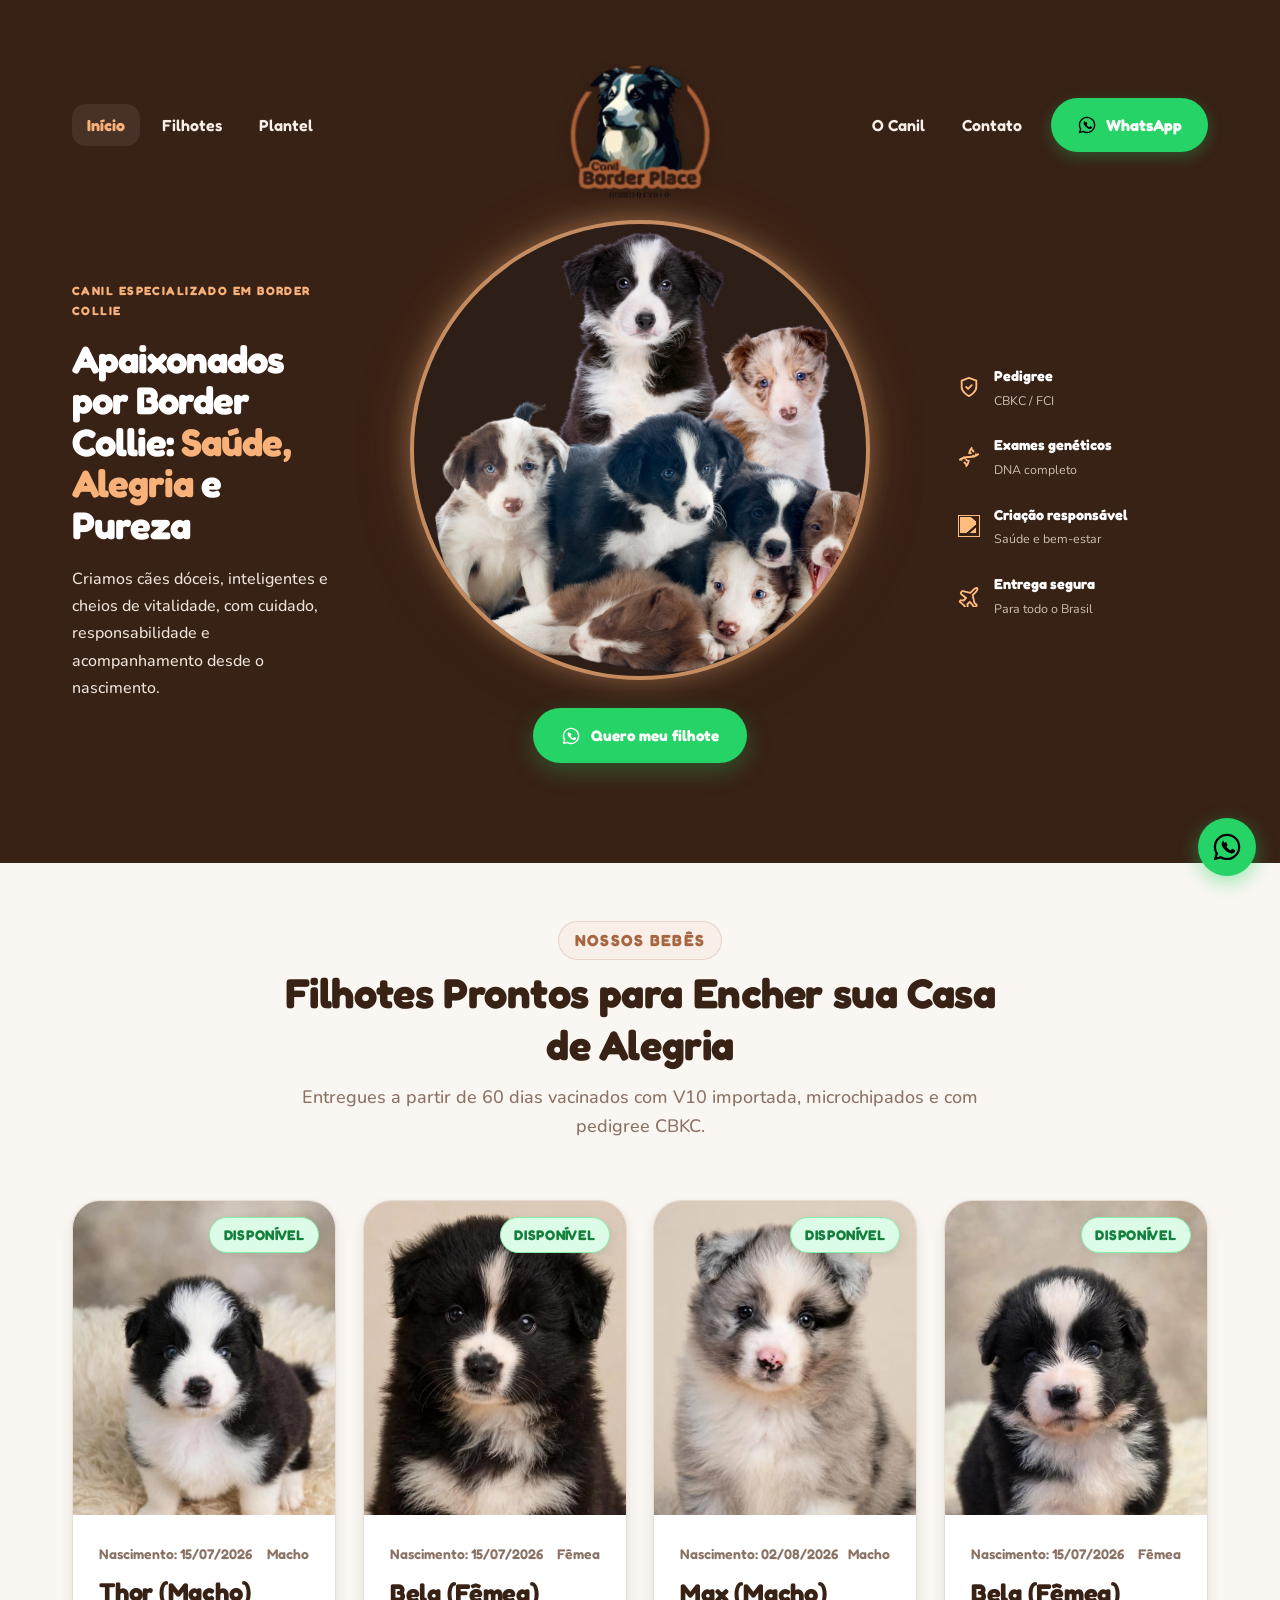
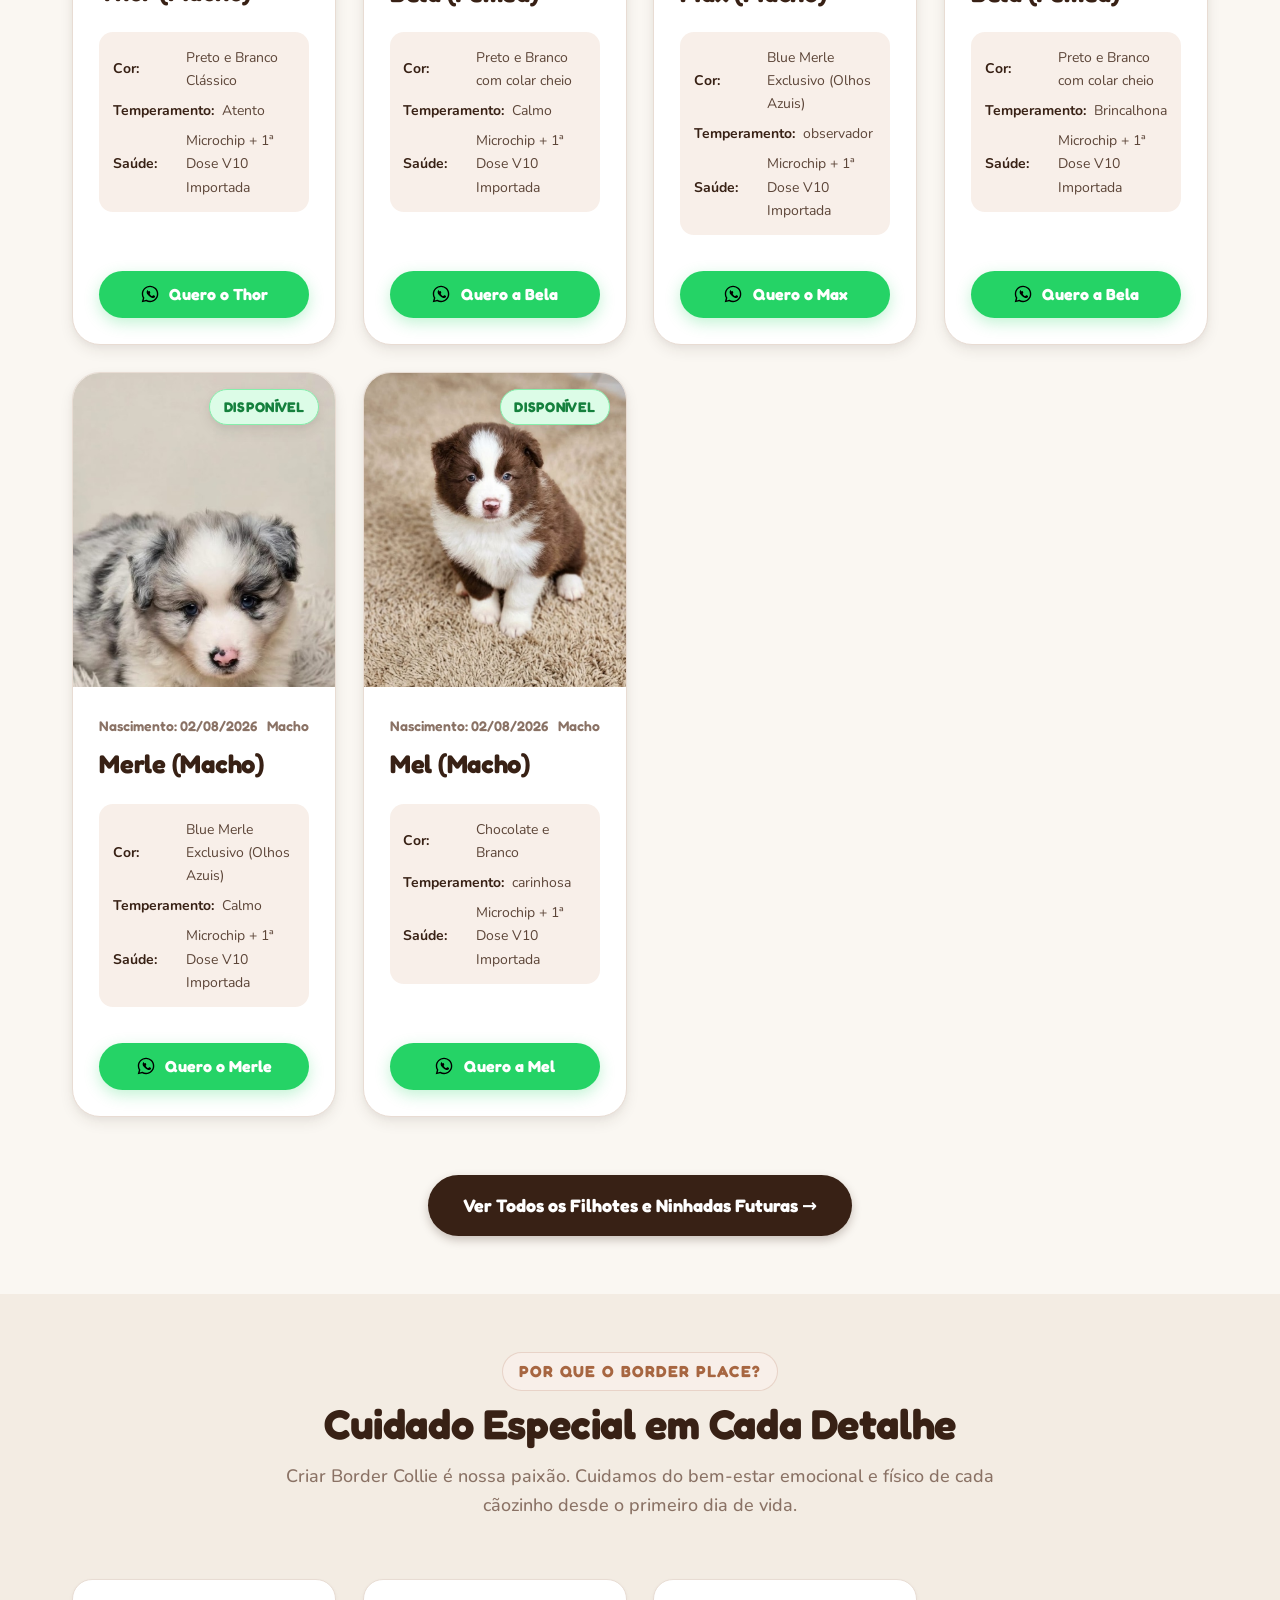
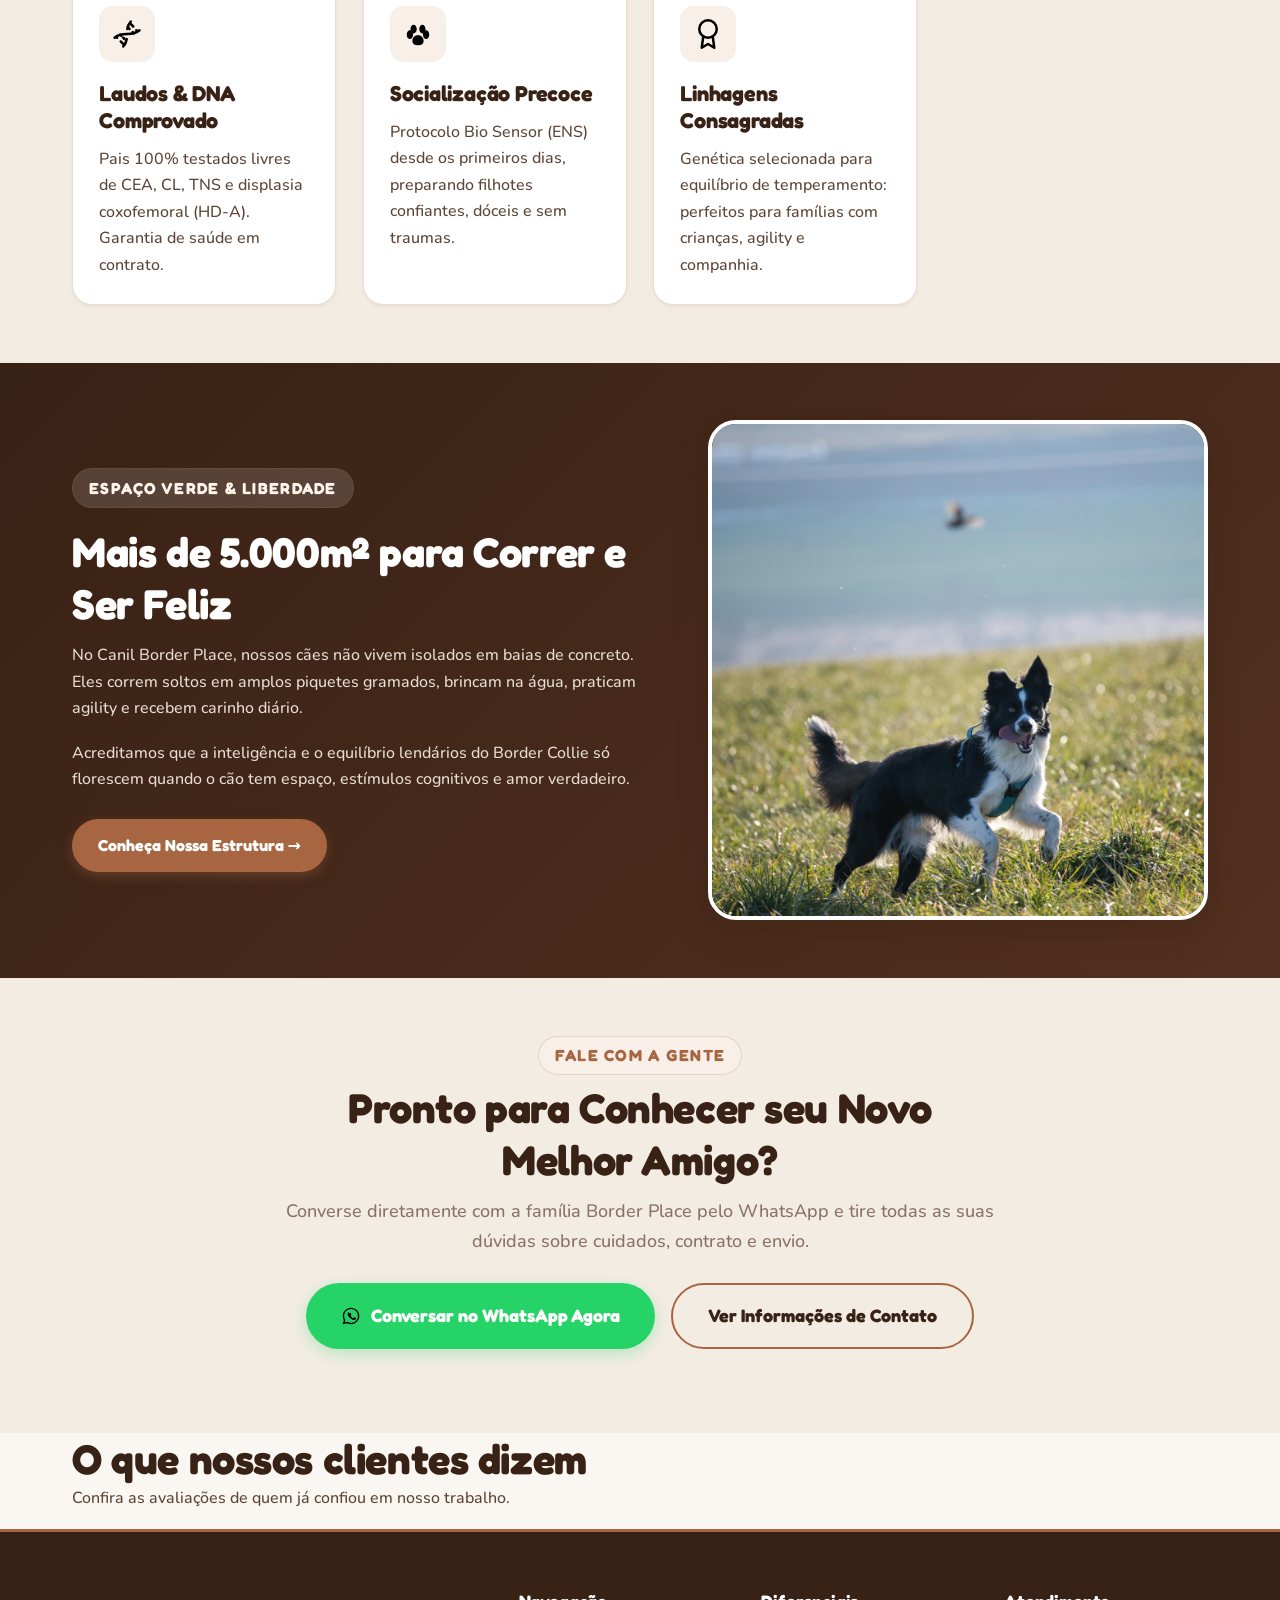
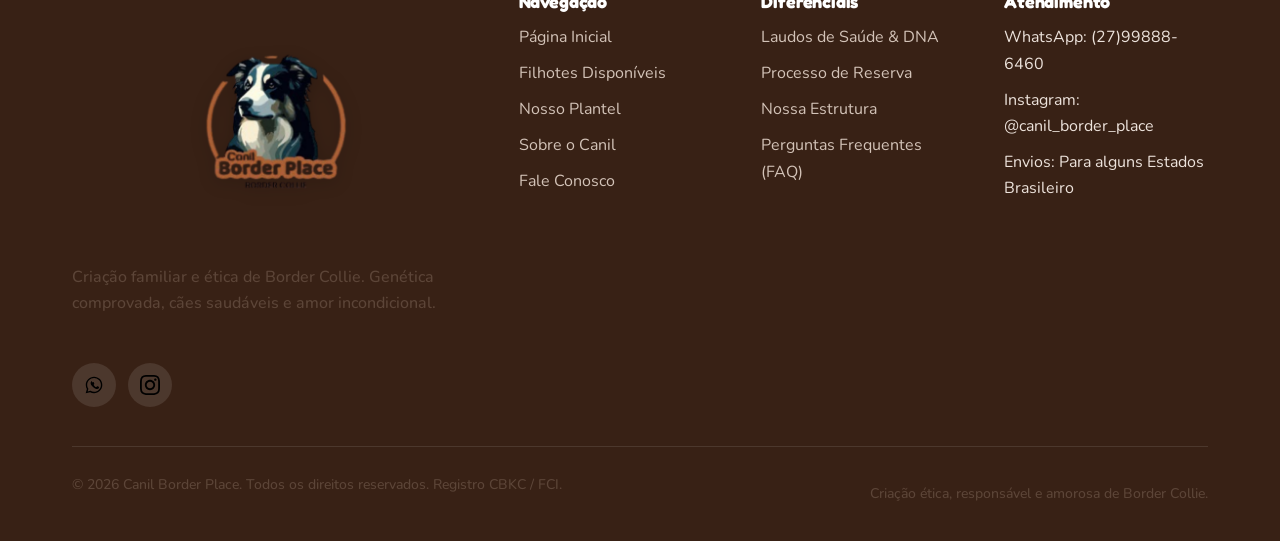
==== index.html @ 1d3c588a "Atualização do site" ====
﻿<!DOCTYPE html>
<html lang="pt-BR">
<head>
  <meta charset="UTF-8">
  <meta name="viewport" content="width=device-width, initial-scale=1.0">
  <title>Canil Border Place | Filhotes de Border Collie com Pedigree e Amor</title>
  <meta name="description" content="Canil especializado na criação responsável e amorosa de Border Collie. Filhotes selecionados com pedigree CBKC/FCI, laudos genéticos negativos e acompanhamento veterinário.">
  <meta name="keywords" content="Border Collie, filhotes de Border Collie, Canil Border Collie, Border Collie Brasil, filhotes com pedigree, cão pastor">
  <meta name="author" content="Canil Border Place">
  <meta name="robots" content="index, follow">

  <!-- Open Graph / Redes Sociais -->
  <meta property="og:type" content="website">
  <meta property="og:title" content="Canil Border Place | Criação Ética de Border Collie">
  <meta property="og:description" content="Excelência genética, saúde e temperamento excepcional na criação de Border Collies. Conheça nossos filhotes e plantel.">
  <meta property="og:image" content="./assets/images/fotobanner.webp">
  <meta property="og:url" content="https://www.canilborderplace.com.br/index.html">

  <!-- Favicon -->
  <link rel="icon" type="image/svg+xml" href="./favicon.svg">
  <link rel="alternate icon" href="./favicon.ico">

  <!-- Google Fonts: Fredoka & Nunito (Divertidas, Acolhedoras e Legíveis) -->
  <link rel="preconnect" href="https://fonts.googleapis.com">
  <link rel="preconnect" href="https://fonts.gstatic.com" crossorigin>
  <link href="https://fonts.googleapis.com/css2?family=Fredoka:wght@400;500;600;700&family=Nunito:wght@400;500;600;700;800;900&display=swap" rel="stylesheet">

  <!-- Folha de Estilos -->
  <link rel="stylesheet" href="./css/style.css">

  <!-- Schema.org JSON-LD -->
  <script type="application/ld+json">
  {
    "@context": "https://schema.org",
    "@type": "LocalBusiness",
    "name": "Canil Border Place",
    "description": "Canil especializado na criação de cães da raça Border Collie com pedigree, laudos genéticos e foco em temperamento e saúde.",
    "image": "./assets/images/fotobanner.webp",
    "telephone": "+5527998886460",
    "email": "contato@canilborderplace.com.br",
    "address": {
      "@type": "PostalAddress",
      "addressCountry": "BR"
    },
    "priceRange": "$$$"
  }
  </script>
</head>
<body>

  <!-- ================= CABEÇALHO ================= -->
  <header class="site-header">
    <div class="container header-container">

      <!-- MENU ESQUERDO -->
      <nav class="header-nav header-nav-left" aria-label="Navegação principal">
        <ul class="nav-list">
          <li>
            <a href="./index.html" class="nav-link active">Início</a>
          </li>
          <li>
            <a href="./filhotes.html" class="nav-link">Filhotes</a>
          </li>
          <li>
            <a href="./plantel.html" class="nav-link">Plantel</a>
          </li>
        </ul>
      </nav>

      <!-- LOGO CENTRAL (CORRIGIDO) -->
      <a href="./index.html" class="logo-link" aria-label="Canil Border Place - Início">
        <img
          src="./assets/logo/logo.png"
          alt="Canil Border Place"
          class="logo-img"
          width="72"
          height="72"
        >
      </a> <!-- Fechamento da tag adicionado aqui -->

      <!-- MENU DIREITO -->
<nav id="main-nav" class="header-nav header-nav-right" aria-label="Navegação secundária">

  <!-- LINKS QUE APARECEM SOMENTE NO MENU MOBILE -->
  <ul class="nav-list mobile-nav-links">
    <li>
      <a href="./index.html" class="nav-link active">Início</a>
    </li>
    <li>
      <a href="./filhotes.html" class="nav-link">Filhotes</a>
    </li>
    <li>
      <a href="./plantel.html" class="nav-link">Plantel</a>
    </li>
  </ul>

  <!-- LINKS DO MENU DIREITO -->
  <ul class="nav-list desktop-right-links">
    <li>
      <a href="./o-canil.html" class="nav-link">O Canil</a>
    </li>
    <li>
      <a href="./contato.html" class="nav-link">Contato</a>
    </li>
  </ul>

  <!-- WHATSAPP -->
  <div class="header-cta">
    <a
      href="https://wa.me/+5527998886460?text=Ol%C3%A1!%20Gostaria%20de%20informa%C3%A7%C3%B5es%20sobre%20os%20filhotes%20do%20Canil%20Border%20Place."
      target="_blank"
      rel="noopener noreferrer"
      class="btn btn-whatsapp"
    >
      <img
        src="./assets/icons/whatsapp.svg"
        alt=""
        class="icon"
        width="18"
        height="18"
      >
      WhatsApp
    </a>
  </div>

</nav>

      <!-- BOTÃO MOBILE -->
      <button
        class="mobile-toggle"
        aria-label="Abrir menu de navegação"
        aria-expanded="false"
        aria-controls="main-nav"
      >
        <img src="./assets/icons/menu.svg" alt="" class="icon icon-menu" width="24" height="24">
        <img src="./assets/icons/close.svg" alt="" class="icon icon-close" width="24" height="24">
      </button>

    </div>
  </header>

  <!-- ================= CONTEÚDO PRINCIPAL ================= -->
<main>

  <!-- HERO SECTION -->
  <section class="hero" aria-labelledby="hero-heading">

    <div class="container">

      <div class="hero-grid">

        <!-- ================= CONTEÚDO ESQUERDO ================= -->
        <div class="hero-content">

          <span class="hero-eyebrow">
            Canil especializado em Border Collie
          </span>

          <h1 id="hero-heading" class="hero-title">
            Apaixonados por Border Collie:
            <span>Saúde, Alegria</span> e Pureza
          </h1>

          <p class="hero-subtitle">
            Criamos cães dóceis, inteligentes e cheios de vitalidade,
            com cuidado, responsabilidade e acompanhamento desde o nascimento.
          </p>

        </div>


        <!-- ================= IMAGEM CENTRAL ================= -->
        <div class="hero-center">

          <div class="hero-media">

            <div class="hero-glow"></div>

            <img
              src="assets/images/fotobanner.webp"
              alt="Filhote de Border Collie do Canil Border Place"
              class="hero-dog"
              width="800"
              height="800"
              loading="eager"
            >

          </div>

          <!-- BOTÃO ABAIXO DA FOTO -->
          <a
            href="https://wa.me/5527998886460?text=Olá!%20Vim%20pelo%20site%20do%20Canil%20Border%20Place%20e%20quero%20saber%20mais%20sobre%20os%20filhotes."
            target="_blank"
            rel="noopener noreferrer"
            class="hero-puppy-cta"
          >
            <img
              src="./assets/icons/whatsapp.svg"
              alt=""
              width="20"
              height="20"
            >
            Quero meu filhote
          </a>

        </div>


        <!-- ================= CONTEÚDO DIREITO ================= -->
        <div class="hero-info">

          <div class="hero-info-item">

            <img
              src="./assets/icons/shield-check.svg"
              alt=""
              width="22"
              height="22"
            >

            <div>
              <strong>Pedigree</strong>
              <span>CBKC / FCI</span>
            </div>

          </div>


          <div class="hero-info-item">

            <img
              src="./assets/icons/dna.svg"
              alt=""
              width="22"
              height="22"
            >

            <div>
              <strong>Exames genéticos</strong>
              <span>DNA completo</span>
            </div>

          </div>


          <div class="hero-info-item">

            <img
              src="./assets/icons/heart.svg"
              alt=""
              width="22"
              height="22"
            >

            <div>
              <strong>Criação responsável</strong>
              <span>Saúde e bem-estar</span>
            </div>

          </div>


          <div class="hero-info-item">

            <img
              src="./assets/icons/plane.svg"
              alt=""
              width="22"
              height="22"
            >

            <div>
              <strong>Entrega segura</strong>
              <span>Para todo o Brasil</span>
            </div>

          </div>

        </div>

      </div>

    </div>

  </section>

    <!-- DESTAQUE DE FILHOTES COM FOTOS REAIS -->
    <section class="section" aria-labelledby="filhotes-destaque-heading">
      <div class="container">
        <header class="section-header">
          <span class="section-subtitle">Nossos Bebês</span>
          <h2 id="filhotes-destaque-heading" class="section-title">Filhotes Prontos para Encher sua Casa de Alegria</h2>
          <p class="section-desc">Entregues a partir de 60 dias vacinados com V10 importada, microchipados e com pedigree CBKC.</p>
        </header>

        <div class="cards-grid">
          <!-- Filhote 1 (Foto Real) -->
          <article class="puppy-card" data-category="macho preto-branco" data-status="disponivel">
            <div class="card-media">
              <span class="badge badge-success card-badge">Disponível</span>
              <img src="./assets/images/filhote-01.jpg" alt="Filhote Thorzinho - Border Collie Preto e Branco" width="614" height="1024" loading="lazy">
            </div>
            <div class="card-body">
              <div class="card-meta">
                <span>Nascimento: 15/07/2026</span>
                <span>Macho</span>
              </div>
              <h3 class="card-title">Thor (Macho)</h3>
              <div class="dog-details-list">
                <div class="dog-detail-item"><strong>Cor:</strong> Preto e Branco Clássico</div>
                <div class="dog-detail-item"><strong>Temperamento:</strong> Atento</div>
                <div class="dog-detail-item"><strong>Saúde:</strong> Microchip + 1ª Dose V10 Importada</div>
              </div>
              <div class="card-footer">
                <button type="button" 
                        class="btn btn-whatsapp btn-full btn-reserve-puppy"
                        data-puppy-name="Thor" 
                        data-puppy-color="Preto e Branco">
                  <img src="./assets/icons/whatsapp.svg" alt="" class="icon" width="18" height="18">
                  Quero o Thor
                </button>
              </div>
            </div>
          </article>

          <!-- Filhote 2 (Foto Real) -->
          <article class="puppy-card" data-category="femea preto-branco" data-status="disponivel">
            <div class="card-media">
              <span class="badge badge-success card-badge">Disponível</span>
              <img src="./assets/images/femea.png" alt="Filhote Bela - Border Collie" width="468" height="1024" loading="lazy">
            </div>
            <div class="card-body">
              <div class="card-meta">
                <span>Nascimento: 15/07/2026</span>
                <span>Fêmea</span>
              </div>
              <h3 class="card-title">Bela (Fêmea)</h3>
              <div class="dog-details-list">
                <div class="dog-detail-item"><strong>Cor:</strong> Preto e Branco com colar cheio</div>
                <div class="dog-detail-item"><strong>Temperamento:</strong> Calmo</div>
                <div class="dog-detail-item"><strong>Saúde:</strong> Microchip + 1ª Dose V10 Importada</div>
              </div>
              <div class="card-footer">
                <button type="button" 
                        class="btn btn-whatsapp btn-full btn-reserve-puppy"
                        data-puppy-name="Bela" 
                        data-puppy-color="Preto e Branco">
                  <img src="./assets/icons/whatsapp.svg" alt="" class="icon" width="18" height="18">
                  Quero a Bela
                </button>
              </div>
            </div>
          </article>

          <!-- Filhote 3 (Foto Real) -->
          <article class="puppy-card" data-category="macho blue-merle" data-status="reservado">
            <div class="card-media">
              <span class="badge badge-success card-badge">Disponível</span>
              <img src="./assets/images/macho.png" alt="Filhote Merle - Border Collie Blue Merle" width="468" height="1024" loading="lazy">
            </div>
            <div class="card-body">
              <div class="card-meta">
                <span>Nascimento: 02/08/2026</span>
                <span>Macho</span>
              </div>
              <h3 class="card-title">Max (Macho)</h3>
              <div class="dog-details-list">
                <div class="dog-detail-item"><strong>Cor:</strong> Blue Merle Exclusivo (Olhos Azuis)</div>
                <div class="dog-detail-item"><strong>Temperamento:</strong> observador</div>
               <div class="dog-detail-item"><strong>Saúde:</strong> Microchip + 1ª Dose V10 Importada</div>
              </div>
              <div class="card-footer">
                <button type="button" 
                        class="btn btn-whatsapp btn-full btn-reserve-puppy"
                        data-puppy-name="Max" 
                        data-puppy-color="Blue Merle Exclusivo">
                  <img src="./assets/icons/whatsapp.svg" alt="" class="icon" width="18" height="18">
                  Quero o Max
                </button>
              </div>
            </div>
          </article>

          <!-- Filhote 2 (Foto Real) -->
          <article class="puppy-card" data-category="femea preto-branco" data-status="disponivel">
            <div class="card-media">
              <span class="badge badge-success card-badge">Disponível</span>
              <img src="./assets/images/filhote-02.jpg" alt="Filhote Bela - Border Collie" width="468" height="1024" loading="lazy">
            </div>
            <div class="card-body">
              <div class="card-meta">
                <span>Nascimento: 15/07/2026</span>
                <span>Fêmea</span>
              </div>
              <h3 class="card-title">Bela (Fêmea)</h3>
              <div class="dog-details-list">
                <div class="dog-detail-item"><strong>Cor:</strong> Preto e Branco com colar cheio</div>
                <div class="dog-detail-item"><strong>Temperamento:</strong> Brincalhona</div>
                <div class="dog-detail-item"><strong>Saúde:</strong> Microchip + 1ª Dose V10 Importada</div>
              </div>
              <div class="card-footer">
                <button type="button" 
                        class="btn btn-whatsapp btn-full btn-reserve-puppy"
                        data-puppy-name="Bela" 
                        data-puppy-color="Preto e Branco">
                  <img src="./assets/icons/whatsapp.svg" alt="" class="icon" width="18" height="18">
                  Quero a Bela
                </button>
              </div>
            </div>
          </article>

          <!-- Filhote 3 (Foto Real) -->
          <article class="puppy-card" data-category="macho blue-merle" data-status="reservado">
            <div class="card-media">
              <span class="badge badge-success card-badge">Disponível</span>
              <img src="./assets/images/filhote-03.jpg" alt="Filhote Merle - Border Collie Blue Merle" width="468" height="1024" loading="lazy">
            </div>
            <div class="card-body">
              <div class="card-meta">
                <span>Nascimento: 02/08/2026</span>
                <span>Macho</span>
              </div>
              <h3 class="card-title">Merle (Macho)</h3>
              <div class="dog-details-list">
                <div class="dog-detail-item"><strong>Cor:</strong> Blue Merle Exclusivo (Olhos Azuis)</div>
                <div class="dog-detail-item"><strong>Temperamento:</strong> Calmo</div>
               <div class="dog-detail-item"><strong>Saúde:</strong> Microchip + 1ª Dose V10 Importada</div>
              </div>
              <div class="card-footer">
                <button type="button" 
                        class="btn btn-whatsapp btn-full btn-reserve-puppy"
                        data-puppy-name="Mel" 
                        data-puppy-color="Chocolate e Branco">
                  <img src="./assets/icons/whatsapp.svg" alt="" class="icon" width="18" height="18">
                  Quero o Merle
                </button>
              </div>
            </div>
          </article>

          <!-- Filhote 4 (Foto Real) -->
          <article class="puppy-card" data-category="femea chocolate" data-status="disponivel">
            <div class="card-media">
              <span class="badge badge-success card-badge">Disponível</span>
              <img src="./assets/images/filhote-04.jpg" alt="Filhote Mel - Border Collie Chocolate e Branco" width="764" height="1024" loading="lazy">
            </div>
            <div class="card-body">
              <div class="card-meta">
                <span>Nascimento: 02/08/2026</span>
                <span>Macho</span>
              </div>
              <h3 class="card-title">Mel (Macho)</h3>
              <div class="dog-details-list">
                <div class="dog-detail-item"><strong>Cor:</strong> Chocolate e Branco</div>
                <div class="dog-detail-item"><strong>Temperamento:</strong>carinhosa</div>
                <div class="dog-detail-item"><strong>Saúde:</strong> Microchip + 1ª Dose V10 Importada</div>
              </div>
              <div class="card-footer">
                <button type="button" 
                        class="btn btn-whatsapp btn-full btn-reserve-puppy"
                        data-puppy-name="Mel" 
                        data-puppy-color="Chocolate e Branco">
                  <img src="./assets/icons/whatsapp.svg" alt="" class="icon" width="18" height="18">
                  Quero a Mel
                </button>
              </div>
            </div>
          </article>
        </div>

        <div style="text-align: center; margin-top: var(--space-xl);">
          <a href="./filhotes.html" class="btn btn-secondary btn-lg">
            Ver Todos os Filhotes e Ninhadas Futuras &rarr;
          </a>
        </div>
      </div>
      
    </section>

    <!-- DIFERENCIAIS SECTION -->
    <section class="section section-alt" aria-labelledby="diferenciais-heading">
      <div class="container">
        <header class="section-header">
          <span class="section-subtitle">Por Que o Border Place?</span>
          <h2 id="diferenciais-heading" class="section-title">Cuidado Especial em Cada Detalhe</h2>
          <p class="section-desc">Criar Border Collie é nossa paixão. Cuidamos do bem-estar emocional e físico de cada cãozinho desde o primeiro dia de vida.</p>
        </header>

        <div class="features-grid">
          <article class="feature-card">
            <div class="feature-icon-wrapper">
              <img src="./assets/icons/dna.svg" alt="" class="icon" width="28" height="28">
            </div>
            <h3>Laudos &amp; DNA Comprovado</h3>
            <p>Pais 100% testados livres de CEA, CL, TNS e displasia coxofemoral (HD-A). Garantia de saúde em contrato.</p>
          </article>

          <article class="feature-card">
            <div class="feature-icon-wrapper">
              <img src="./assets/icons/paw.svg" alt="" class="icon" width="28" height="28">
            </div>
            <h3>Socialização Precoce</h3>
            <p>Protocolo Bio Sensor (ENS) desde os primeiros dias, preparando filhotes confiantes, dóceis e sem traumas.</p>
          </article>

          <article class="feature-card">
            <div class="feature-icon-wrapper">
              <img src="./assets/icons/award.svg" alt="" class="icon" width="28" height="28">
            </div>
            <h3>Linhagens Consagradas</h3>
            <p>Genética selecionada para equilíbrio de temperamento: perfeitos para famílias com crianças, agility e companhia.</p>
          </article>
        </div>
      </div>
    </section>

    <!-- SEÇÃO O CANIL PREVIEW -->
    <section class="section section-primary" aria-labelledby="canil-preview-heading">
      <div class="container">
        <div class="about-grid">
          <div class="about-text">
            <span class="section-subtitle" style="background: rgba(248, 239, 233, 0.15); color: #FFF4EC;">Espaço Verde &amp; Liberdade</span>
            <h2 id="canil-preview-heading" style="margin-block: var(--space-xs); color: #FFFFFF;">Mais de 5.000m² para Correr e Ser Feliz</h2>
            <p>
              No Canil Border Place, nossos cães não vivem isolados em baias de concreto. Eles correm soltos em amplos piquetes gramados, brincam na água, praticam agility e recebem carinho diário.
            </p>
            <p>
              Acreditamos que a inteligência e o equilíbrio lendários do Border Collie só florescem quando o cão tem espaço, estímulos cognitivos e amor verdadeiro.
            </p>
            <div style="margin-top: var(--space-md);">
              <a href="./o-canil.html" class="btn btn-primary">
                Conheça Nossa Estrutura &rarr;
              </a>
            </div>
          </div>
          <div class="about-media">
            <img src="./assets/images/livre.png" alt="Border Collie feliz no Canil Border Place" width="764" height="1024" loading="lazy">
          </div>
        </div>
      </div>
    </section>

    <!-- CHAMADA FINAL / CTA -->
    <section class="section section-alt" aria-labelledby="cta-heading">
      <div class="container">
        <div class="section-header" style="margin-bottom: var(--space-md);">
          <span class="section-subtitle">Fale com a Gente</span>
          <h2 id="cta-heading" class="section-title">Pronto para Conhecer seu Novo Melhor Amigo?</h2>
          <p class="section-desc">Converse diretamente com a família Border Place pelo WhatsApp e tire todas as suas dúvidas sobre cuidados, contrato e envio.</p>
          <div style="display: flex; justify-content: center; gap: 1rem; margin-top: var(--space-md); flex-wrap: wrap;">
            <a href="https://wa.me/+5527998886460?text=Ol%C3%A1!%20Gostaria%20de%20mais%20informa%C3%A7%C3%B5es%20sobre%20os%20Border%20Collies%20do%20canil." 
               target="_blank" 
               rel="noopener noreferrer" 
               class="btn btn-whatsapp btn-lg">
              <img src="./assets/icons/whatsapp.svg" alt="" class="icon" width="20" height="20">
              Conversar no WhatsApp Agora
            </a>
            <a href="./contato.html" class="btn btn-outline btn-lg">
              Ver Informações de Contato
            </a>
          </div>
        </div>
      </div>
    </section>

<section class="avaliacoes">
    <div class="container">

        <h2>O que nossos clientes dizem</h2>
        <p>Confira as avaliações de quem já confiou em nosso trabalho.</p>

        <!-- Elfsight Google Reviews | Untitled Google Reviews -->
<script src="https://elfsightcdn.com/platform.js" async></script>
<div class="elfsight-app-03fb500c-d95d-4a56-b530-f8f04768436a" data-elfsight-app-lazy></div>

    </div>
</section>

  </main>

  <!-- ================= RODAPÉ ================= -->
  <footer class="site-footer">
    <div class="container">
      <div class="footer-grid">
        <div class="footer-brand">
          <a href="./index.html" class="logo-link" aria-label="Canil Border Place - Início">
        <img
          src="./assets/logo/logo.png"
          alt="Canil Border Place"
          class="logo-img"
          width="72"
          height="72"
        >
      </a>
          <p style="margin-top: 0.75rem;">
            Criação familiar e ética de Border Collie. Genética comprovada, cães saudáveis e amor incondicional.
          </p>
          <div class="social-links" style="margin-top: 1rem;">
            <a href="https://wa.me/+5527998886460" target="_blank" rel="noopener noreferrer" class="social-btn" aria-label="Nosso WhatsApp">
              <img src="./assets/icons/whatsapp.svg" alt="" class="icon" width="20" height="20">
            </a>
            <a href="https://www.instagram.com/canil_border_place/" target="_blank" rel="noopener noreferrer" class="social-btn" aria-label="Nosso Instagram">
              <img src="./assets/icons/instagram.svg" alt="" class="icon" width="20" height="20">
            </a>
          </div>
        </div>

        <div>
          <h4 class="footer-title">Navegação</h4>
          <ul class="footer-links">
            <li><a href="./index.html">Página Inicial</a></li>
            <li><a href="./filhotes.html">Filhotes Disponíveis</a></li>
            <li><a href="./plantel.html">Nosso Plantel</a></li>
            <li><a href="./o-canil.html">Sobre o Canil</a></li>
            <li><a href="./contato.html">Fale Conosco</a></li>
          </ul>
        </div>

        <div>
          <h4 class="footer-title">Diferenciais</h4>
          <ul class="footer-links">
            <li><a href="./plantel.html#laudos">Laudos de Saúde &amp; DNA</a></li>
            <li><a href="./filhotes.html#como-funciona">Processo de Reserva</a></li>
            <li><a href="./o-canil.html#estrutura">Nossa Estrutura</a></li>
            <li><a href="./contato.html#faq">Perguntas Frequentes (FAQ)</a></li>
          </ul>
        </div>

        <div>
          <h4 class="footer-title">Atendimento</h4>
          <ul class="footer-links">
            <li><span>WhatsApp: (27)99888-6460</span></li>
            <li><span>Instagram: @canil_border_place</span></li>
            <li><span>Envios: Para alguns Estados Brasileiro</span></li>
          </ul>
        </div>
      </div>

      <div class="footer-bottom">
        <p>&copy; 2026 Canil Border Place. Todos os direitos reservados. Registro CBKC / FCI.</p>
        <p>Criação ética, responsável e amorosa de Border Collie.</p>
      </div>
    </div>
  </footer>

  <!-- ================= BOTÃO FLUTUANTE WHATSAPP ================= -->
  <a href="https://wa.me/+5527998886460?text=Ol%C3%A1!%20Estou%20no%20site%20do%20Canil%20Border%20Place%20e%20gostaria%20de%20atendimento." 
     class="whatsapp-float" 
     target="_blank" 
     rel="noopener noreferrer" 
     aria-label="Falar no WhatsApp com o Canil Border Place">
    <img src="./assets/icons/whatsapp.svg" alt="" class="icon" width="32" height="32">
  </a>

  <!-- Script Principal -->
  <script type="module" src="./js/script.js"></script>
</body>
</html>
---- css/style.css ----
﻿/* ==========================================================================
   CANIL BORDER PLACE - FOLHA DE ESTILOS PRINCIPAL
   Identidade Visual: Cor Oficial #a76641 | Fontes Amigáveis & Divertidas
   Tecnologias: CSS3 Moderno, Mobile-First, Flexbox, CSS Grid, clamp()
   ========================================================================== */

/* --------------------------------------------------------------------------
   1. VARIÁVEIS CSS (IDENTIDADE VISUAL DO CLIENTE)
   -------------------------------------------------------------------------- */
:root {
  /* Cores Oficiais da Marca */
  --color-primary: #382115;          /* Marrom café profundo, acolhedor e nobre */
  --color-primary-light: #52301F;    /* Marrom médio */
  --color-secondary: #A76641;        /* Cor Oficial do Cliente (#a76641 - Terracota / Caramelo) */
  --color-secondary-hover: #8C4E2B;  /* Terracota escurecido no hover */
  --color-secondary-light: #F8EFE9;  /* Fundo caramelo suave / creme quente */
  --color-accent: #E28743;           /* Dourado caramelo vibrante */
  --color-accent-hover: #C56F30;
  --color-accent-light: #FFF5EE;

  /* Superfícies & Fundos Quentes e Aconchegantes */
  --color-background: #FAF7F2;       /* Fundo geral da página (off-white linho natural) */
  --color-surface: #FFFFFF;          /* Branco puro nos cards */
  --color-surface-alt: #F3ECE3;      /* Areia suave para seções alternadas */
  --color-text: #2D1E17;             /* Texto principal marrom escuro, alta legibilidade */
  --color-text-light: #5C4538;       /* Texto secundário */
  --color-muted: #8A7265;            /* Legendas e detalhes */
  --color-border: #E8DCD3;           /* Bordas suaves */
  --color-white: #FFFFFF;
  --color-black: #1A0F0A;

  /* Cores Funcionais */
  --color-whatsapp: #25D366;
  --color-whatsapp-hover: #1EBE5D;
  --color-instagram: #E1306C;
  --color-tag-disponivel: #15803D;   /* Verde floresta para filhote disponível */
  --color-tag-reservado: #A76641;    /* Terracota para filhote reservado */

  /* Tipografia Divertida, Carinhosa e Acolhedora */
  --font-heading: "Fredoka", "Quicksand", "Nunito", system-ui, cursive, sans-serif;
  --font-body: "Nunito", -apple-system, BlinkMacSystemFont, "Segoe UI", Roboto, sans-serif;

  --font-weight-regular: 400;
  --font-weight-medium: 500;
  --font-weight-semibold: 600;
  --font-weight-bold: 700;
  --font-weight-black: 800;

  /* Tipografia Fluida com clamp() */
  --font-size-xs: clamp(0.8125rem, 0.77rem + 0.25vw, 0.875rem);
  --font-size-sm: clamp(0.9375rem, 0.88rem + 0.25vw, 1rem);
  --font-size-base: clamp(1.0625rem, 1rem + 0.25vw, 1.125rem);
  --font-size-lg: clamp(1.2rem, 1.1rem + 0.4vw, 1.35rem);
  --font-size-xl: clamp(1.35rem, 1.25rem + 0.6vw, 1.6rem);
  --font-size-2xl: clamp(1.65rem, 1.45rem + 0.9vw, 2.1rem);
  --font-size-3xl: clamp(2rem, 1.7rem + 1.4vw, 2.6rem);
  --font-size-4xl: clamp(2.4rem, 2rem + 2.2vw, 3.4rem);

  /* Espaçamentos Fluidos */
  --space-2xs: clamp(0.3rem, 0.25rem + 0.2vw, 0.45rem);
  --space-xs: clamp(0.6rem, 0.5rem + 0.3vw, 0.75rem);
  --space-sm: clamp(0.85rem, 0.75rem + 0.5vw, 1.15rem);
  --space-md: clamp(1.25rem, 1rem + 0.8vw, 1.75rem);
  --space-lg: clamp(1.75rem, 1.4rem + 1.3vw, 2.5rem);
  --space-xl: clamp(2.5rem, 2rem + 2vw, 4rem);
  --space-2xl: clamp(3.5rem, 2.8rem + 3.5vw, 6rem);

  /* Bordas Arredondadas Amigáveis & Sombras */
  --radius-sm: 0.5rem;
  --radius-md: 0.875rem;
  --radius-lg: 1.25rem;
  --radius-xl: 1.75rem;
  --radius-full: 9999px;

  --shadow-sm: 0 2px 4px rgba(56, 33, 21, 0.05);
  --shadow-md: 0 6px 14px rgba(56, 33, 21, 0.08), 0 2px 6px rgba(56, 33, 21, 0.04);
  --shadow-lg: 0 12px 24px rgba(56, 33, 21, 0.1), 0 4px 10px rgba(56, 33, 21, 0.05);
  --shadow-xl: 0 20px 35px rgba(56, 33, 21, 0.14), 0 8px 16px rgba(56, 33, 21, 0.07);

  /* Transições e Layout */
  --transition-fast: 0.15s ease;
  --transition-normal: 0.25s cubic-bezier(0.4, 0, 0.2, 1);
  --transition-slow: 0.4s ease;
  --container-max-width: 1200px;
  --header-height: 5.25rem;
  --z-header: 1000;
  --z-floating: 1500;
}

/* --------------------------------------------------------------------------
   2. RESET MODERNO & CONFIGURAÇÃO GLOBAL
   -------------------------------------------------------------------------- */
*, *::before, *::after {
  box-sizing: border-box;
  margin: 0;
  padding: 0;
}

html {
  font-family: var(--font-body);
  font-size: 16px;
  line-height: 1.65;
  color: var(--color-text);
  background-color: var(--color-background);
  scroll-behavior: smooth;
  -webkit-text-size-adjust: 100%;
}

body {
  min-height: 100vh;
  display: flex;
  flex-direction: column;
  overflow-x: hidden;
  position: relative;
}

body.menu-open {
  overflow: hidden;
}

img, svg, picture {
  display: block;
  max-width: 100%;
  height: auto;
}

a {
  color: inherit;
  text-decoration: none;
  transition: all var(--transition-fast);
}

button {
  font-family: inherit;
  font-size: inherit;
  border: none;
  background: none;
  cursor: pointer;
}

ul, ol {
  list-style: none;
}

h1, h2, h3, h4, h5, h6 {
  font-family: var(--font-heading);
  color: var(--color-primary);
  font-weight: var(--font-weight-bold);
  line-height: 1.25;
  letter-spacing: -0.01em;
}

h1 { font-size: var(--font-size-4xl); }
h2 { font-size: var(--font-size-3xl); }
h3 { font-size: var(--font-size-2xl); }
h4 { font-size: var(--font-size-xl); }

p {
  color: var(--color-text-light);
  margin-bottom: var(--space-sm);
  font-weight: 500;
}

p:last-child {
  margin-bottom: 0;
}

:focus-visible {
  outline: 3px solid var(--color-secondary);
  outline-offset: 3px;
}

/* --------------------------------------------------------------------------
   3. CONTAINERS & ESTRUTURA DE SEÇÕES
   -------------------------------------------------------------------------- */
.container {
  width: 100%;
  max-width: var(--container-max-width);
  margin-inline: auto;
  padding-inline: clamp(1rem, 4vw, 2rem);
}

.section {
  padding-block: var(--space-xl);
}

.section-alt {
  background-color: var(--color-surface-alt);
}

.section-primary {
  background: linear-gradient(135deg, #382115 0%, #52301F 100%);
  color: var(--color-white);
}

.section-primary h2,
.section-primary h3 {
  color: var(--color-white);
}

.section-primary p {
  color: #E8DCD3;
}

.section-header {
  text-align: center;
  max-width: 720px;
  margin-inline: auto;
  margin-bottom: var(--space-xl);
}

.section-subtitle {
  display: inline-flex;
  align-items: center;
  gap: 0.4rem;
  font-family: var(--font-heading);
  font-size: var(--font-size-sm);
  font-weight: var(--font-weight-bold);
  text-transform: uppercase;
  letter-spacing: 0.08em;
  color: var(--color-secondary);
  margin-bottom: var(--space-2xs);
  background: var(--color-secondary-light);
  padding: 0.35rem 1rem;
  border-radius: var(--radius-full);
  border: 1px solid rgba(167, 102, 65, 0.2);
}

.section-title {
  margin-bottom: var(--space-xs);
}

.section-desc {
  font-size: var(--font-size-base);
  color: var(--color-muted);
}

/* --------------------------------------------------------------------------
   4. BOTÕES & BADGES (ESTILO AMIGÁVEL & ARREDONDADO)
   -------------------------------------------------------------------------- */
.btn {
  display: inline-flex;
  align-items: center;
  justify-content: center;
  gap: 0.6rem;
  padding: 0.85rem 1.6rem;
  font-family: var(--font-heading);
  font-size: var(--font-size-sm);
  font-weight: var(--font-weight-bold);
  border-radius: var(--radius-full);
  transition: all var(--transition-normal);
  text-align: center;
  cursor: pointer;
  white-space: nowrap;
}

.btn-primary {
  background-color: var(--color-secondary);
  color: var(--color-white);
  box-shadow: 0 4px 12px rgba(167, 102, 65, 0.35);
}

.btn-primary:hover {
  background-color: var(--color-secondary-hover);
  transform: translateY(-2px);
  box-shadow: 0 6px 16px rgba(167, 102, 65, 0.45);
}

.btn-secondary {
  background-color: var(--color-primary);
  color: var(--color-white);
  box-shadow: 0 4px 10px rgba(56, 33, 21, 0.25);
}

.btn-secondary:hover {
  background-color: var(--color-primary-light);
  transform: translateY(-2px);
  box-shadow: 0 6px 14px rgba(56, 33, 21, 0.35);
}

.btn-outline {
  background-color: transparent;
  color: var(--color-primary);
  border: 2px solid var(--color-secondary);
}

.btn-outline:hover {
  background-color: var(--color-secondary);
  color: var(--color-white);
  transform: translateY(-2px);
}

.btn-outline-white {
  background-color: transparent;
  color: var(--color-white);
  border: 2px solid rgba(255, 255, 255, 0.6);
}

.btn-outline-white:hover {
  border-color: var(--color-white);
  background-color: rgba(255, 255, 255, 0.15);
  transform: translateY(-2px);
}

.btn-whatsapp {
  background-color: var(--color-whatsapp);
  color: var(--color-white);
  box-shadow: 0 4px 12px rgba(37, 211, 102, 0.3);
}

.btn-whatsapp:hover {
  background-color: var(--color-whatsapp-hover);
  transform: translateY(-2px);
  box-shadow: 0 6px 16px rgba(37, 211, 102, 0.4);
}

.btn-lg {
  padding: 1rem 2.2rem;
  font-size: var(--font-size-base);
}

.btn-full {
  width: 100%;
}

.btn .icon {
  width: 1.25rem;
  height: 1.25rem;
  flex-shrink: 0;
}

/* Badges */
.badge {
  display: inline-flex;
  align-items: center;
  gap: 0.35rem;
  padding: 0.35rem 0.85rem;
  font-family: var(--font-heading);
  font-size: var(--font-size-xs);
  font-weight: var(--font-weight-bold);
  border-radius: var(--radius-full);
  text-transform: uppercase;
  letter-spacing: 0.05em;
}

.badge-success {
  background-color: #DCFCE7;
  color: #15803D;
  border: 1px solid #86EFAC;
}

.badge-warning {
  background-color: #FEF3C7;
  color: #B45309;
  border: 1px solid #FCD34D;
}

.badge-info {
  background-color: var(--color-secondary-light);
  color: var(--color-secondary);
  border: 1px solid rgba(167, 102, 65, 0.3);
}

/* --------------------------------------------------------------------------
   5. CABEÇALHO & NAVEGAÇÃO
   -------------------------------------------------------------------------- */

.site-header {
  position: absolute;
  top: 0;
  left: 0;
  width: 100%;
  z-index: 100;
  background-color: transparent; /* Remove qualquer fundo isolado */
}


/* CONTAINER DO HEADER */
.header-container {
  position: relative;
  display: grid;
  grid-template-columns: 1fr auto 1fr;
  align-items: center;
  height: 100%;
  gap: 1rem;
}


/* LOGO CENTRAL */
.logo-link {
  display: flex;
  flex-direction: column;
  align-items: center;
  text-decoration: none;
  position: relative;
  z-index: 110;
  transform: translateY(15px);
}

.logo-img {
  width: clamp(250px, -10vw, 200px); /* Ajusta dinamicamente entre mobile e desktop */
  height: auto;
  filter: drop-shadow(0px 4px 8px rgba(0, 0, 0, 0.2));
}

.logo-link:hover .logo-img {
  transform: scale(1.05); /* Efeito opcional ao passar o mouse */
}

.logo-link:hover .logo-img {
  transform: translateY(-2px) scale(1.03);
}




.logo-text-title {
  display: block;
  font-family: var(--font-heading);
  font-size: clamp(1.1rem, 2vw, 1.4rem); /* Aumentado */
  color: var(--color-white);
  font-weight: var(--font-weight-bold);
  text-align: center;
  margin-top: 4px;
}

.logo-text-subtitle {
  display: block;
  font-size: clamp(0.7rem, 1.2vw, 0.85rem); /* Aumentado */
  color: var(--color-accent);
  text-transform: uppercase;
  letter-spacing: 1px;
  text-align: center;
}

/* MENUS LATERAIS */
.header-nav {
  display: flex;
  align-items: center;
}


.header-nav-left {
  grid-column: 1;
  justify-content: flex-start;
}


.header-nav-right {
  grid-column: 3;
  justify-content: flex-end;
  gap: 0.5rem;
}


.nav-list {
  display: flex;
  align-items: center;
  gap: 0.25rem;
}


/* LINKS */
.nav-link {
  display: inline-flex;
  align-items: center;
  justify-content: center;

  padding: 0.65rem 0.9rem;

  font-family: var(--font-heading);
  font-size: var(--font-size-sm);
  font-weight: 600;

  color: #F8EFE9;

  border-radius: var(--radius-md);

  transition: all var(--transition-fast);
}


.nav-link:hover {
  color: #FFFFFF;
  background-color: rgba(255, 255, 255, 0.09);
}


/* ITEM ATIVO */
.nav-link.active {
  color: #F8B179;

  font-weight: 700;

  background-color: rgba(255, 255, 255, 0.08);

  border-left: none;
}


/* BOTÃO WHATSAPP */
.header-cta {
  display: inline-flex;
  margin-left: 0.4rem;
}


.btn-whatsapp {
  background-color: var(--color-whatsapp);
  color: var(--color-white);

  box-shadow:
    0 5px 15px rgba(37, 211, 102, 0.28);
}


.btn-whatsapp:hover {
  background-color: var(--color-whatsapp-hover);

  transform: translateY(-2px);

  box-shadow:
    0 8px 20px rgba(37, 211, 102, 0.35);
}


/* MENU MOBILE */
.mobile-toggle {
  display: none;
 
  align-items: center;
  justify-content: center;
 
  width: 46px;
  height: 46px;
 
  border-radius: var(--radius-md);
 
  color: #FFFFFF;
 
  background-color: rgba(255, 255, 255, 0.08);
 
  border: 1px solid rgba(255, 255, 255, 0.15);
 
  transition: background-color var(--transition-fast);
}
 
 
.mobile-toggle:hover {
  background-color: rgba(255, 255, 255, 0.14);
}
 
 
.mobile-toggle .icon-close {
  display: none;
}
 
 
.menu-open .mobile-toggle .icon-menu {
  display: none;
}
 
 
.menu-open .mobile-toggle .icon-close {
  display: block;
}

/* =========================================================
   MENU MOBILE - CORREÇÃO
   ========================================================= */

.mobile-nav-links {
  display: none;
}

@media (max-width: 768px) {

  /* Impede a página de ficar "mexendo" para os lados */
  html,
  body {
    width: 100%;
    max-width: 100%;
    overflow-x: hidden;
  }

  /* HEADER */
  .header-container {
    display: flex !important;
    align-items: center;
    justify-content: space-between;

    width: 100%;
    max-width: 100%;
    box-sizing: border-box;

    padding: 15px 20px;
    min-height: 90px;
  }


  /* LOGO */
  .logo-link {
    position: relative;
    z-index: 140;

    margin: 0;
    transform: translateY(8px);

    max-width: calc(100% - 75px);
  }

  .logo-img {
    width: 150px !important;
    max-width: 100%;
    height: auto;
    margin: 0;
  }


  /* ESCONDE MENU ESQUERDO ORIGINAL */
  .header-nav-left {
    display: none !important;
  }


  /* BOTÃO HAMBÚRGUER */
  .mobile-toggle {
    display: flex !important;

    position: relative !important;
    top: auto !important;
    right: auto !important;

    flex-shrink: 0;

    width: 46px;
    height: 46px;

    padding: 10px;

    align-items: center;
    justify-content: center;

    z-index: 160;

    background: rgba(255, 255, 255, 0.08) !important;
    border: 1px solid rgba(255, 255, 255, 0.15) !important;

    border-radius: var(--radius-md);
  }

  .mobile-toggle img {
    width: 24px !important;
    height: 24px !important;
  }


  /* =====================================================
     MENU ABERTO
     ===================================================== */

  .header-nav-right {
    position: fixed !important;

    top: 0;
    left: 0;

    width: 100% !important;
    height: 100vh;

    box-sizing: border-box;

    padding: 110px 24px 30px;

    background-color: #382115 !important;

    z-index: 150;

    display: flex !important;
    flex-direction: column;
    align-items: stretch;

    transform: translateX(100%);

    transition: transform 0.35s ease;

    overflow-y: auto;
    overflow-x: hidden;
  }

  .header-nav-right.is-active {
    transform: translateX(0);
  }


  /* =====================================================
     LINKS DO MENU MOBILE
     ===================================================== */

  .mobile-nav-links {
    display: flex !important;

    flex-direction: column !important;

    width: 100%;

    gap: 4px !important;

    margin: 0;
    padding: 0;
  }

  .mobile-nav-links .nav-link {
    display: flex !important;

    width: 100%;

    box-sizing: border-box;

    padding: 15px 16px;

    justify-content: flex-start;
  }


  /* MENU DIREITO ORIGINAL */
  .desktop-right-links {
    display: flex !important;

    flex-direction: column !important;

    width: 100%;

    gap: 4px !important;

    margin: 0;
    padding: 0;
  }

  .desktop-right-links .nav-link {
    display: flex !important;

    width: 100%;

    box-sizing: border-box;

    padding: 15px 16px;

    justify-content: flex-start;
  }


  /* =====================================================
     WHATSAPP
     ===================================================== */

  .header-cta {
    width: auto !important;

    margin: 20px 0 0 !important;

    padding-top: 20px;

    border-top: 1px solid rgba(255, 255, 255, 0.1);
  }

  .header-cta .btn-whatsapp {
    width: auto !important;

    max-width: 100%;

    display: inline-flex;

    align-items: center;
    justify-content: center;

    padding: 12px 20px;

    white-space: nowrap;

    box-sizing: border-box;
  }


  /* =====================================================
     QUANDO MENU ESTÁ ABERTO
     ===================================================== */

  body.menu-open {
    overflow: hidden;
  }
}
 
 

/* --------------------------------------------------------------------------
   6. HERO - LAYOUT PREMIUM
   -------------------------------------------------------------------------- */

.hero {
  position: relative;

  background-color: var(--color-primary);

  padding-top: 220px;
  padding-bottom: 100px;

  overflow: hidden;
}


/* =========================================================
   GRID PRINCIPAL
   ESQUERDA | IMAGEM | DIREITA
   ========================================================= */

.hero-grid {

  display: grid;

  grid-template-columns:
    minmax(260px, 1fr)
    minmax(380px, 500px)
    minmax(260px, 1fr);

  align-items: center;

  gap: 55px;

  max-width: 1250px;

  margin: 0 auto;
}


/* =========================================================
   CONTEÚDO ESQUERDO
   ========================================================= */

.hero-content {
  text-align: left;

  position: relative;
  z-index: 2;
}


.hero-eyebrow {

  display: inline-block;

  margin-bottom: 18px;

  color: #F8B179;

  font-family: var(--font-heading);

  font-size: 0.75rem;

  font-weight: 700;

  letter-spacing: 0.12em;

  text-transform: uppercase;
}


.hero-title {

  color: var(--color-white);

  margin-bottom: 20px;

  font-size: clamp(2rem, 3vw, 3.1rem);

  line-height: 1.08;

  letter-spacing: -0.025em;
}


.hero-title span {

  color: #F8B179;
}


.hero-subtitle {

  max-width: 480px;

  margin: 0;

  color: #EDE3DC;

  font-size: 1rem;

  line-height: 1.7;
}


/* =========================================================
   IMAGEM CENTRAL
   ========================================================= */

.hero-center {

  display: flex;

  flex-direction: column;

  align-items: center;

  justify-content: center;

  position: relative;

  z-index: 2;
}


.hero-media {

  position: relative;

  width: min(100%, 460px);

  aspect-ratio: 1 / 1;

  display: flex;

  align-items: center;

  justify-content: center;

  overflow: visible;

  border-radius: 50%;
}


/* LUZ ATRÁS DA FOTO */

.hero-glow {

  position: absolute;

  width: 85%;
  height: 85%;

  border-radius: 50%;

  background:
    radial-gradient(
      circle,
      rgba(248, 177, 121, 0.50) 0%,
      rgba(248, 177, 121, 0.25) 35%,
      rgba(248, 177, 121, 0.08) 58%,
      transparent 75%
    );

  filter: blur(28px);

  animation: heroGlow 4s ease-in-out infinite;

  z-index: 0;
}


/* FOTO */

.hero-dog {

  position: relative;

  z-index: 2;

  width: 88%;
  height: 88%;

  object-fit: cover;

  border-radius: 50%;

  border: 4px solid rgba(248, 177, 121, 0.65);

  box-shadow:
    0 0 25px rgba(248, 177, 121, 0.30),
    0 0 60px rgba(248, 177, 121, 0.16),
    0 25px 60px rgba(0, 0, 0, 0.35);

  transition: transform 0.5s ease;
}


.hero-media:hover .hero-dog {

  transform: scale(1.025);
}


/* ANIMAÇÃO DA LUZ */

@keyframes heroGlow {

  0%,
  100% {
    transform: scale(0.95);
    opacity: 0.75;
  }

  50% {
    transform: scale(1.08);
    opacity: 1;
  }
}


/* =========================================================
   BOTÃO "QUERO MEU FILHOTE"
   ========================================================= */

.hero-puppy-cta {

  position: relative;

  display: inline-flex;

  align-items: center;

  justify-content: center;

  gap: 10px;

  margin-top: 28px;

  padding: 15px 28px;

  border-radius: 999px;

  background: #25D366;

  color: #ffffff;

  font-family: var(--font-heading);

  font-size: 0.95rem;

  font-weight: 800;

  text-decoration: none;

  box-shadow:
    0 8px 25px rgba(37, 211, 102, 0.28),
    0 0 0 rgba(37, 211, 102, 0.4);

  animation: puppyCtaFloat 2.8s ease-in-out infinite;

  transition:
    transform 0.3s ease,
    box-shadow 0.3s ease,
    background-color 0.3s ease;

  z-index: 3;
}


.hero-puppy-cta img {

  width: 20px;
  height: 20px;

  filter: brightness(0) invert(1);
}


.hero-puppy-cta:hover {

  animation-play-state: paused;

  transform: translateY(-4px) scale(1.03);

  background: #20bd5b;

  box-shadow:
    0 12px 35px rgba(37, 211, 102, 0.42),
    0 0 25px rgba(37, 211, 102, 0.22);
}


/* MOVIMENTO SUAVE */

@keyframes puppyCtaFloat {

  0%,
  100% {
    transform: translateY(0) scale(1);
  }

  50% {
    transform: translateY(-7px) scale(1.025);
  }
}


/* =========================================================
   INFORMAÇÕES DIREITAS
   ========================================================= */

.hero-info {

  display: flex;

  flex-direction: column;

  gap: 22px;

  padding-left: 10px;
}


.hero-info-item {

  display: flex;

  align-items: center;

  gap: 14px;

  color: #F8EFE9;
}


.hero-info-item > img {

  flex-shrink: 0;

  width: 22px;
  height: 22px;

  filter:
    brightness(0)
    saturate(100%)
    invert(76%)
    sepia(35%)
    saturate(600%)
    hue-rotate(335deg);
}


.hero-info-item div {

  display: flex;

  flex-direction: column;

  gap: 3px;
}


.hero-info-item strong {

  font-family: var(--font-heading);

  font-size: 0.9rem;

  color: #ffffff;
}


.hero-info-item span {

  font-size: 0.78rem;

  color: #CDBEB5;
}


/* =========================================================
   TABLET
   ========================================================= */

@media (max-width: 1050px) {

  .hero-grid {

    grid-template-columns:
      1fr
      420px
      1fr;

    gap: 25px;
  }

  .hero-title {

    font-size: 2rem;
  }

  .hero-info {

    padding-left: 0;
  }
}


/* =========================================================
   MOBILE
   ========================================================= */

@media (max-width: 768px) {

  .hero {

    padding-top: 145px;

    padding-bottom: 70px;
  }


  .hero-grid {

    display: flex;

    flex-direction: column;

    gap: 40px;

    width: 100%;

    text-align: center;
  }


  /* TEXTO */

  .hero-content {

    text-align: center;

    order: 1;
  }


  .hero-title {

    font-size: clamp(1.9rem, 8vw, 2.5rem);

    line-height: 1.1;
  }


  .hero-subtitle {

    margin: 0 auto;

    max-width: 500px;
  }


  /* IMAGEM */

  .hero-center {

    order: 2;

    width: 100%;
  }


  .hero-media {

    width: min(85vw, 390px);
  }


  /* INFORMAÇÕES */

  .hero-info {

    order: 3;

    width: 100%;

    max-width: 400px;

    padding: 0;

    gap: 16px;

    text-align: left;
  }


  .hero-info-item {

    justify-content: flex-start;
  }


  /* BOTÃO */

  .hero-puppy-cta {

    margin-top: 24px;

    padding: 14px 24px;

    font-size: 0.9rem;
  }
}


/* =========================================================
   CELULARES PEQUENOS
   ========================================================= */

@media (max-width: 420px) {

  .hero {

    padding-top: 130px;
  }

  .hero-media {

    width: 82vw;
  }

  .hero-title {

    font-size: 1.8rem;
  }

  .hero-subtitle {

    font-size: 0.92rem;
  }
}


/* ACESSIBILIDADE */

@media (prefers-reduced-motion: reduce) {

  .hero-glow,
  .hero-puppy-cta {

    animation: none;
  }

}

/* =========================================================
   FOTO CENTRAL DO HERO
   ========================================================= */

.hero-media {
  position: relative;

  width: 460px;
  height: 460px;

  max-width: 90vw;
  max-height: 90vw;

  display: flex;
  align-items: center;
  justify-content: center;

  border-radius: 50%;

  overflow: visible;

  background: transparent;

  border: none;

  box-shadow: none;
}


/* LUZ ATRÁS DA FOTO */

.hero-glow {
  position: absolute;

  width: 105%;
  height: 105%;

  top: 50%;
  left: 50%;

  transform: translate(-50%, -50%);

  border-radius: 50%;

  background: radial-gradient(
    circle,
    rgba(248, 177, 121, 0.55) 0%,
    rgba(248, 177, 121, 0.30) 30%,
    rgba(248, 177, 121, 0.12) 55%,
    transparent 72%
  );

  filter: blur(25px);

  z-index: 0;

  animation: heroGlow 4s ease-in-out infinite;
}


/* FOTO */

.hero-dog {
  position: relative;

  display: block;

  width: 100%;
  height: 100%;

  max-width: none;
  max-height: none;

  object-fit: cover;

  object-position: center;

  border-radius: 50%;

  border: 4px solid rgba(248, 177, 121, 0.75);

  background: #2D1E17;

  z-index: 2;

  box-sizing: border-box;

  box-shadow:
    0 0 25px rgba(248, 177, 121, 0.35),
    0 0 60px rgba(248, 177, 121, 0.20),
    0 20px 50px rgba(0, 0, 0, 0.35);

  transition: transform 0.5s ease;
}


.hero-media:hover .hero-dog {
  transform: scale(1.025);
}


/* =========================================================
   MOBILE
   ========================================================= */

@media (max-width: 768px) {

  .hero-media {
    width: min(86vw, 380px);
    height: min(86vw, 380px);

    max-width: none;
    max-height: none;
  }

}

/* --------------------------------------------------------------------------
   7. SEÇÃO DIFERENCIAIS
   -------------------------------------------------------------------------- */
.features-grid {
  display: grid;
  grid-template-columns: 1fr;
  gap: var(--space-md);
}

.feature-card {
  background-color: var(--color-surface);
  border: 1.5px solid var(--color-border);
  border-radius: var(--radius-lg);
  padding: var(--space-md);
  box-shadow: var(--shadow-sm);
  transition: all var(--transition-normal);
  display: flex;
  flex-direction: column;
  gap: var(--space-xs);
}

.feature-card:hover {
  transform: translateY(-5px);
  box-shadow: var(--shadow-lg);
  border-color: var(--color-secondary);
}

.feature-icon-wrapper {
  width: 56px;
  height: 56px;
  border-radius: var(--radius-md);
  background-color: var(--color-secondary-light);
  color: var(--color-secondary);
  display: flex;
  align-items: center;
  justify-content: center;
}

.feature-icon-wrapper .icon {
  width: 30px;
  height: 30px;
}

.feature-card h3 {
  font-size: var(--font-size-lg);
  margin-top: var(--space-2xs);
  color: var(--color-primary);
}

/* --------------------------------------------------------------------------
   8. CARDS DE FILHOTES & PLANTEL COM FOTOS REAIS
   -------------------------------------------------------------------------- */
.cards-grid {
  display: grid;
  grid-template-columns: 1fr;
  gap: var(--space-md);
}

.puppy-card, .dog-card {
  background-color: var(--color-surface);
  border: 1.5px solid var(--color-border);
  border-radius: var(--radius-xl);
  overflow: hidden;
  box-shadow: var(--shadow-md);
  transition: all var(--transition-normal);
  display: flex;
  flex-direction: column;
}

.puppy-card:hover, .dog-card:hover {
  transform: translateY(-6px);
  box-shadow: var(--shadow-xl);
  border-color: var(--color-secondary);
}

.card-media {
  position: relative;
  aspect-ratio: 4 / 4.8;
  overflow: hidden;
  background-color: var(--color-surface-alt);
}

.card-media img {
  width: 100%;
  height: 100%;
  object-fit: cover;
  object-position: center 15%;
  transition: transform var(--transition-slow);
}

.puppy-card:hover .card-media img,
.dog-card:hover .card-media img {
  transform: scale(1.05);
}

.card-badge {
  position: absolute;
  top: 1rem;
  right: 1rem;
  z-index: 2;
  box-shadow: var(--shadow-md);
}

.card-body {
  padding: var(--space-md);
  display: flex;
  flex-direction: column;
  flex-grow: 1;
  gap: var(--space-xs);
}

.card-meta {
  display: flex;
  align-items: center;
  justify-content: space-between;
  font-family: var(--font-heading);
  font-size: var(--font-size-xs);
  font-weight: 600;
  color: var(--color-muted);
}

.card-title {
  font-size: var(--font-size-xl);
  color: var(--color-primary);
}

.dog-details-list {
  display: flex;
  flex-direction: column;
  gap: 0.45rem;
  margin-block: var(--space-xs);
  padding: 0.85rem;
  background-color: var(--color-secondary-light);
  border-radius: var(--radius-md);
  font-size: var(--font-size-xs);
}

.dog-detail-item {
  display: flex;
  align-items: center;
  gap: 0.5rem;
  color: var(--color-text-light);
}

.dog-detail-item strong {
  color: var(--color-primary);
  min-width: 65px;
}

.card-footer {
  margin-top: auto;
  padding-top: var(--space-xs);
}

/* --------------------------------------------------------------------------
   9. FILTROS DA PÁGINA FILHOTES
   -------------------------------------------------------------------------- */
.filter-container {
  display: flex;
  flex-wrap: wrap;
  gap: 0.6rem;
  justify-content: center;
  margin-bottom: var(--space-lg);
}

.filter-btn {
  padding: 0.6rem 1.3rem;
  font-family: var(--font-heading);
  font-size: var(--font-size-sm);
  font-weight: var(--font-weight-semibold);
  border-radius: var(--radius-full);
  border: 1.5px solid var(--color-border);
  background-color: var(--color-surface);
  color: var(--color-muted);
  transition: all var(--transition-fast);
}

.filter-btn:hover {
  border-color: var(--color-secondary);
  color: var(--color-secondary);
  background-color: var(--color-secondary-light);
}

.filter-btn.active {
  background-color: var(--color-secondary);
  color: var(--color-white);
  border-color: var(--color-secondary);
  box-shadow: 0 4px 10px rgba(167, 102, 65, 0.3);
}

/* --------------------------------------------------------------------------
   10. PROCESSO DE RESERVA (STEP BY STEP)
   -------------------------------------------------------------------------- */
.steps-grid {
  display: grid;
  grid-template-columns: 1fr;
  gap: var(--space-md);
}

.step-card {
  background-color: var(--color-surface);
  border: 1.5px solid var(--color-border);
  border-radius: var(--radius-lg);
  padding: var(--space-md);
  position: relative;
  transition: transform var(--transition-normal);
}

.step-card:hover {
  transform: translateY(-4px);
  border-color: var(--color-secondary);
}

.step-number {
  width: 44px;
  height: 44px;
  border-radius: var(--radius-full);
  background-color: var(--color-secondary);
  color: var(--color-white);
  font-family: var(--font-heading);
  font-weight: var(--font-weight-black);
  display: flex;
  align-items: center;
  justify-content: center;
  margin-bottom: var(--space-xs);
  font-size: 1.15rem;
  box-shadow: 0 4px 10px rgba(167, 102, 65, 0.3);
}

/* --------------------------------------------------------------------------
   11. PÁGINA O CANIL: HISTÓRIA & ESTRUTURA
   -------------------------------------------------------------------------- */
.about-grid {
  display: flex;
  flex-direction: column;
  gap: var(--space-lg);
  align-items: center;
}

.about-text h3 {
  margin-bottom: var(--space-xs);
}

.about-media {
  width: 100%;
  max-width: 500px;
  border-radius: var(--radius-xl);
  overflow: hidden;
  box-shadow: var(--shadow-xl);
  border: 4px solid var(--color-surface);
}

.about-media img {
  width: 100%;
  height: auto;
  object-fit: cover;
}

.values-grid {
  display: grid;
  grid-template-columns: 1fr;
  gap: var(--space-md);
  margin-top: var(--space-lg);
}

.value-card {
  background-color: var(--color-surface);
  border: 1.5px solid var(--color-border);
  border-left: 5px solid var(--color-secondary);
  border-radius: var(--radius-md);
  padding: var(--space-md);
  box-shadow: var(--shadow-sm);
}

/* --------------------------------------------------------------------------
   12. FORMULÁRIO DE CONTATO & FAQ
   -------------------------------------------------------------------------- */
.contact-grid {
  display: flex;
  flex-direction: column;
  gap: var(--space-lg);
}

.contact-info-card {
  background: linear-gradient(135deg, #382115 0%, #52301F 100%);
  color: var(--color-white);
  border-radius: var(--radius-xl);
  padding: var(--space-lg) var(--space-md);
  box-shadow: var(--shadow-lg);
}

.contact-info-card h3 {
  color: var(--color-white);
  margin-bottom: var(--space-xs);
}

.contact-info-card p {
  color: #EDE3DC;
}

.contact-methods {
  display: flex;
  flex-direction: column;
  gap: var(--space-sm);
  margin-top: var(--space-md);
}

.contact-item {
  display: flex;
  align-items: flex-start;
  gap: 0.85rem;
}

.contact-item .icon {
  width: 24px;
  height: 24px;
  color: #F8B179;
  flex-shrink: 0;
  margin-top: 0.2rem;
}

.contact-form-card {
  background-color: var(--color-surface);
  border: 1.5px solid var(--color-border);
  border-radius: var(--radius-xl);
  padding: var(--space-md);
  box-shadow: var(--shadow-sm);
}

.form-group {
  margin-bottom: var(--space-sm);
}

.form-label {
  display: block;
  font-family: var(--font-heading);
  font-size: var(--font-size-xs);
  font-weight: var(--font-weight-bold);
  color: var(--color-primary);
  margin-bottom: 0.35rem;
}

.form-input,
.form-select,
.form-textarea {
  width: 100%;
  padding: 0.85rem 1.15rem;
  font-family: var(--font-body);
  font-size: var(--font-size-sm);
  color: var(--color-text);
  background-color: var(--color-surface);
  border: 1.5px solid var(--color-border);
  border-radius: var(--radius-md);
  transition: all var(--transition-fast);
}

.form-input:focus,
.form-select:focus,
.form-textarea:focus {
  outline: none;
  border-color: var(--color-secondary);
  box-shadow: 0 0 0 4px rgba(167, 102, 65, 0.15);
}

.form-textarea {
  resize: vertical;
  min-height: 110px;
}

/* FAQ Accordion */
.faq-list {
  display: flex;
  flex-direction: column;
  gap: var(--space-xs);
  max-width: 800px;
  margin-inline: auto;
}

.faq-item {
  background-color: var(--color-surface);
  border: 1.5px solid var(--color-border);
  border-radius: var(--radius-md);
  overflow: hidden;
  transition: all var(--transition-fast);
}

.faq-item.active {
  border-color: var(--color-secondary);
  box-shadow: var(--shadow-sm);
}

.faq-question {
  width: 100%;
  padding: 1.2rem var(--space-md);
  text-align: left;
  display: flex;
  justify-content: space-between;
  align-items: center;
  font-family: var(--font-heading);
  font-size: var(--font-size-base);
  font-weight: var(--font-weight-semibold);
  color: var(--color-primary);
  background-color: transparent;
  gap: 1rem;
}

.faq-question .icon {
  width: 20px;
  height: 20px;
  color: var(--color-secondary);
  transition: transform var(--transition-normal);
  flex-shrink: 0;
}

.faq-item.active .faq-question .icon {
  transform: rotate(180deg);
}

.faq-answer {
  max-height: 0;
  overflow: hidden;
  transition: max-height var(--transition-normal);
}

.faq-answer-inner {
  padding: 0 var(--space-md) var(--space-md);
  font-size: var(--font-size-sm);
  color: var(--color-text-light);
  line-height: 1.65;
}

/* --------------------------------------------------------------------------
   13. RODAPÉ INSTITUCIONAL
   -------------------------------------------------------------------------- */
.site-footer {
  background-color: var(--color-primary);
  color: #EDE3DC;
  padding-top: var(--space-xl);
  padding-bottom: var(--space-md);
  margin-top: auto;
  border-top: 3px solid var(--color-secondary);
}

.footer-grid {
  display: grid;
  grid-template-columns: 1fr;
  gap: var(--space-lg);
  margin-bottom: var(--space-lg);
}

.footer-brand {
  display: flex;
  flex-direction: column;
  gap: var(--space-xs);
}

.footer-logo {
  max-width: 140px;
  height: auto;
  background: #FFFFFF;
  padding: 0.5rem;
  border-radius: var(--radius-md);
}

.footer-title {
  color: var(--color-white);
  font-family: var(--font-heading);
  font-size: var(--font-size-base);
  margin-bottom: var(--space-xs);
}

.footer-links {
  display: flex;
  flex-direction: column;
  gap: 0.6rem;
}

.footer-links a {
  color: #D3C3B8;
  font-size: var(--font-size-sm);
  transition: all var(--transition-fast);
}

.footer-links a:hover {
  color: #F8B179;
  padding-left: 5px;
}

.social-links {
  display: flex;
  gap: 0.75rem;
}

.social-btn {
  width: 44px;
  height: 44px;
  border-radius: var(--radius-full);
  background-color: rgba(255, 255, 255, 0.1);
  color: var(--color-white);
  display: flex;
  align-items: center;
  justify-content: center;
  transition: all var(--transition-fast);
}

.social-btn:hover {
  background-color: var(--color-secondary);
  color: var(--color-white);
  transform: translateY(-3px);
}

.footer-bottom {
  padding-top: var(--space-md);
  border-top: 1px solid rgba(255, 255, 255, 0.1);
  display: flex;
  flex-direction: column;
  align-items: center;
  text-align: center;
  gap: var(--space-xs);
  font-size: var(--font-size-xs);
  color: #D3C3B8;
}

/* --------------------------------------------------------------------------
   14. BOTÃO FLUTUANTE DO WHATSAPP
   -------------------------------------------------------------------------- */
.whatsapp-float {
  position: fixed;
  bottom: 1.5rem;
  right: 1.5rem;
  z-index: var(--z-floating);
  display: flex;
  align-items: center;
  justify-content: center;
  width: 58px;
  height: 58px;
  border-radius: var(--radius-full);
  background-color: var(--color-whatsapp);
  color: var(--color-white);
  box-shadow: 0 6px 20px rgba(37, 211, 102, 0.45);
  transition: all var(--transition-normal);
  animation: pulse-green 2.5s infinite;
}

.whatsapp-float:hover {
  transform: scale(1.1);
  background-color: var(--color-whatsapp-hover);
}

.whatsapp-float .icon {
  width: 32px;
  height: 32px;
}

@keyframes pulse-green {
  0% {
    box-shadow: 0 0 0 0 rgba(37, 211, 102, 0.6);
  }
  70% {
    box-shadow: 0 0 0 16px rgba(37, 211, 102, 0);
  }
  100% {
    box-shadow: 0 0 0 0 rgba(37, 211, 102, 0);
  }
}

/* --------------------------------------------------------------------------
   15. MEDIA QUERIES (PROGRESSÃO RESPONSIVA MOBILE-FIRST)
   -------------------------------------------------------------------------- */

@media (min-width: 375px) {
  .hero-actions {
    flex-direction: row;
    max-width: none;
  }
  
  .hero-actions .btn {
    flex: 1;
  }
}

@media (min-width: 768px) {
  .features-grid {
    grid-template-columns: repeat(2, 1fr);
  }

  .cards-grid {
    grid-template-columns: repeat(2, 1fr);
  }

  .steps-grid {
    grid-template-columns: repeat(2, 1fr);
  }

  .about-grid {
    flex-direction: row;
    gap: var(--space-xl);
  }

  .about-text, .about-media {
    flex: 1;
  }

  .contact-grid {
    flex-direction: row;
    gap: var(--space-xl);
  }

  .contact-info-card {
    flex: 1;
  }

  .contact-form-card {
    flex: 1.4;
  }

  .footer-grid {
    grid-template-columns: 2fr 1fr 1fr 1fr;
  }

  .footer-bottom {
    flex-direction: row;
    justify-content: space-between;
  }
}

@media (min-width: 1024px) {
  .mobile-toggle {
    display: none;
  }

  .nav-menu {
    position: static;
    height: auto;
    width: auto;
    transform: none;
    background: transparent;
    padding: 0;
    flex-direction: row;
    align-items: center;
    gap: var(--space-md);
    overflow: visible;
    border-top: none;
  }

  .nav-list {
    flex-direction: row;
    align-items: center;
    gap: 0.4rem;
  }

  .nav-link {
    padding: 0.5rem 0.95rem;
    font-size: var(--font-size-sm);
  }

  .header-cta {
    display: inline-flex;
  }

  .hero-grid {
    flex-direction: row;
    text-align: left;
    gap: var(--space-xl);
  }

  .hero-content {
    flex: 1.15;
    text-align: left;
  }

  .hero-subtitle {
    margin-inline: 0;
  }

  .hero-actions {
    margin-inline: 0;
    justify-content: flex-start;
  }

  .hero-badges {
    justify-content: flex-start;
  }

  .hero-media {
    flex: 0.85;
  }

  .features-grid {
    grid-template-columns: repeat(4, 1fr);
  }

  .cards-grid {
    grid-template-columns: repeat(2, 1fr);
  }

  .steps-grid {
    grid-template-columns: repeat(4, 1fr);
  }

  .values-grid {
    grid-template-columns: repeat(3, 1fr);
  }
}

@media (min-width: 1280px) {
  .cards-grid {
    grid-template-columns: repeat(4, 1fr);
  }
}
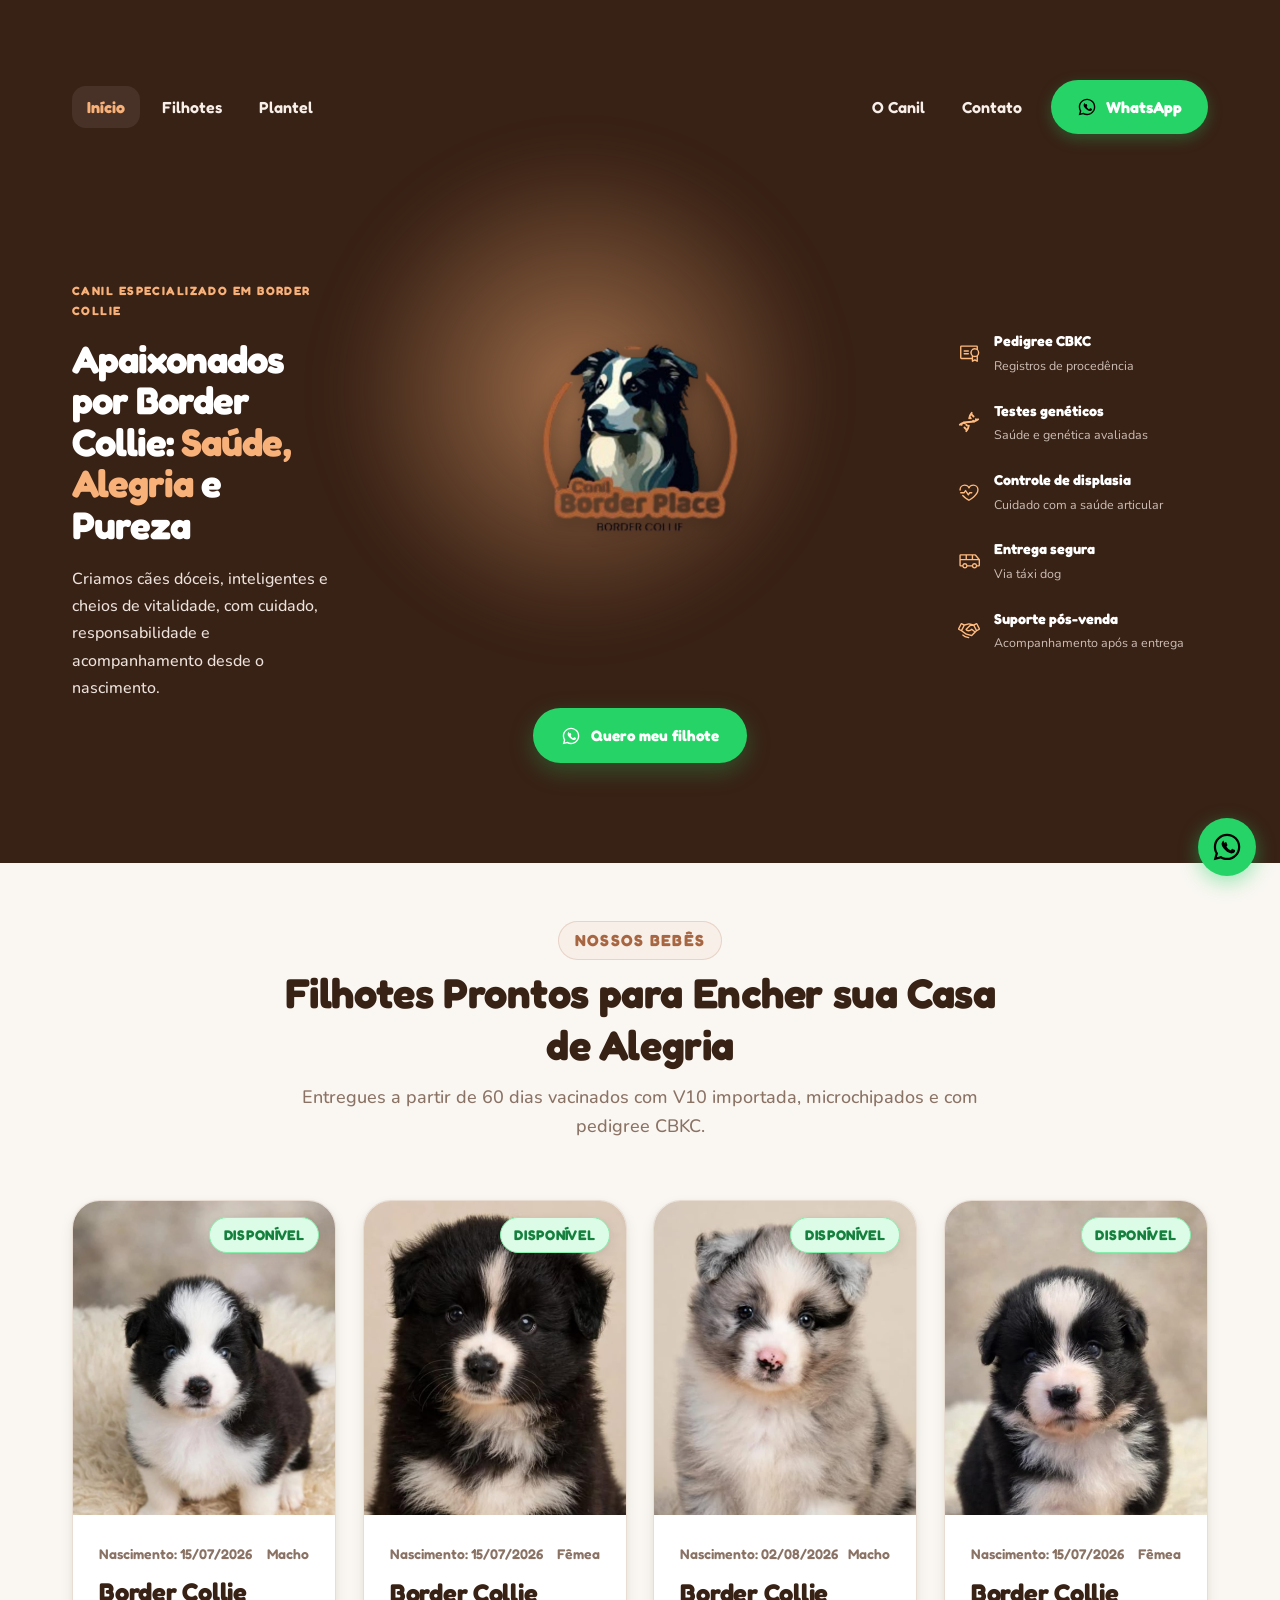
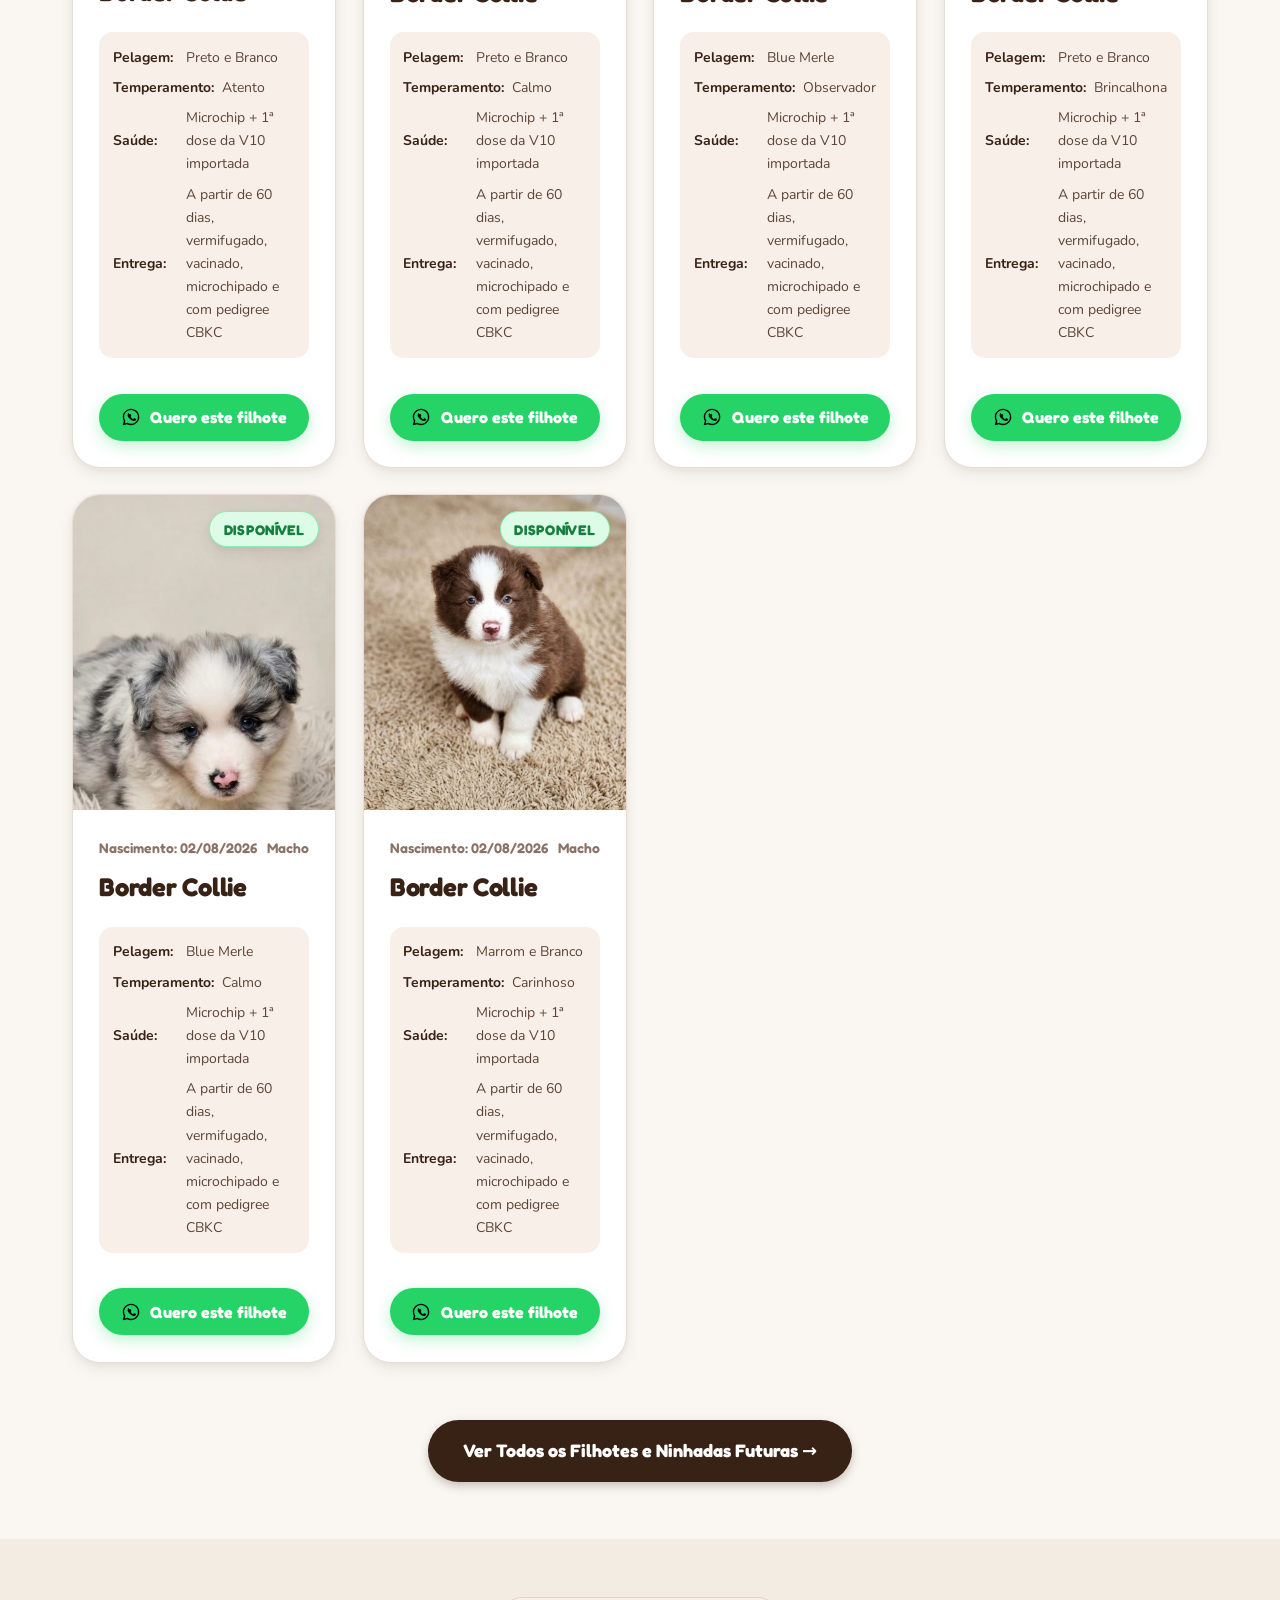
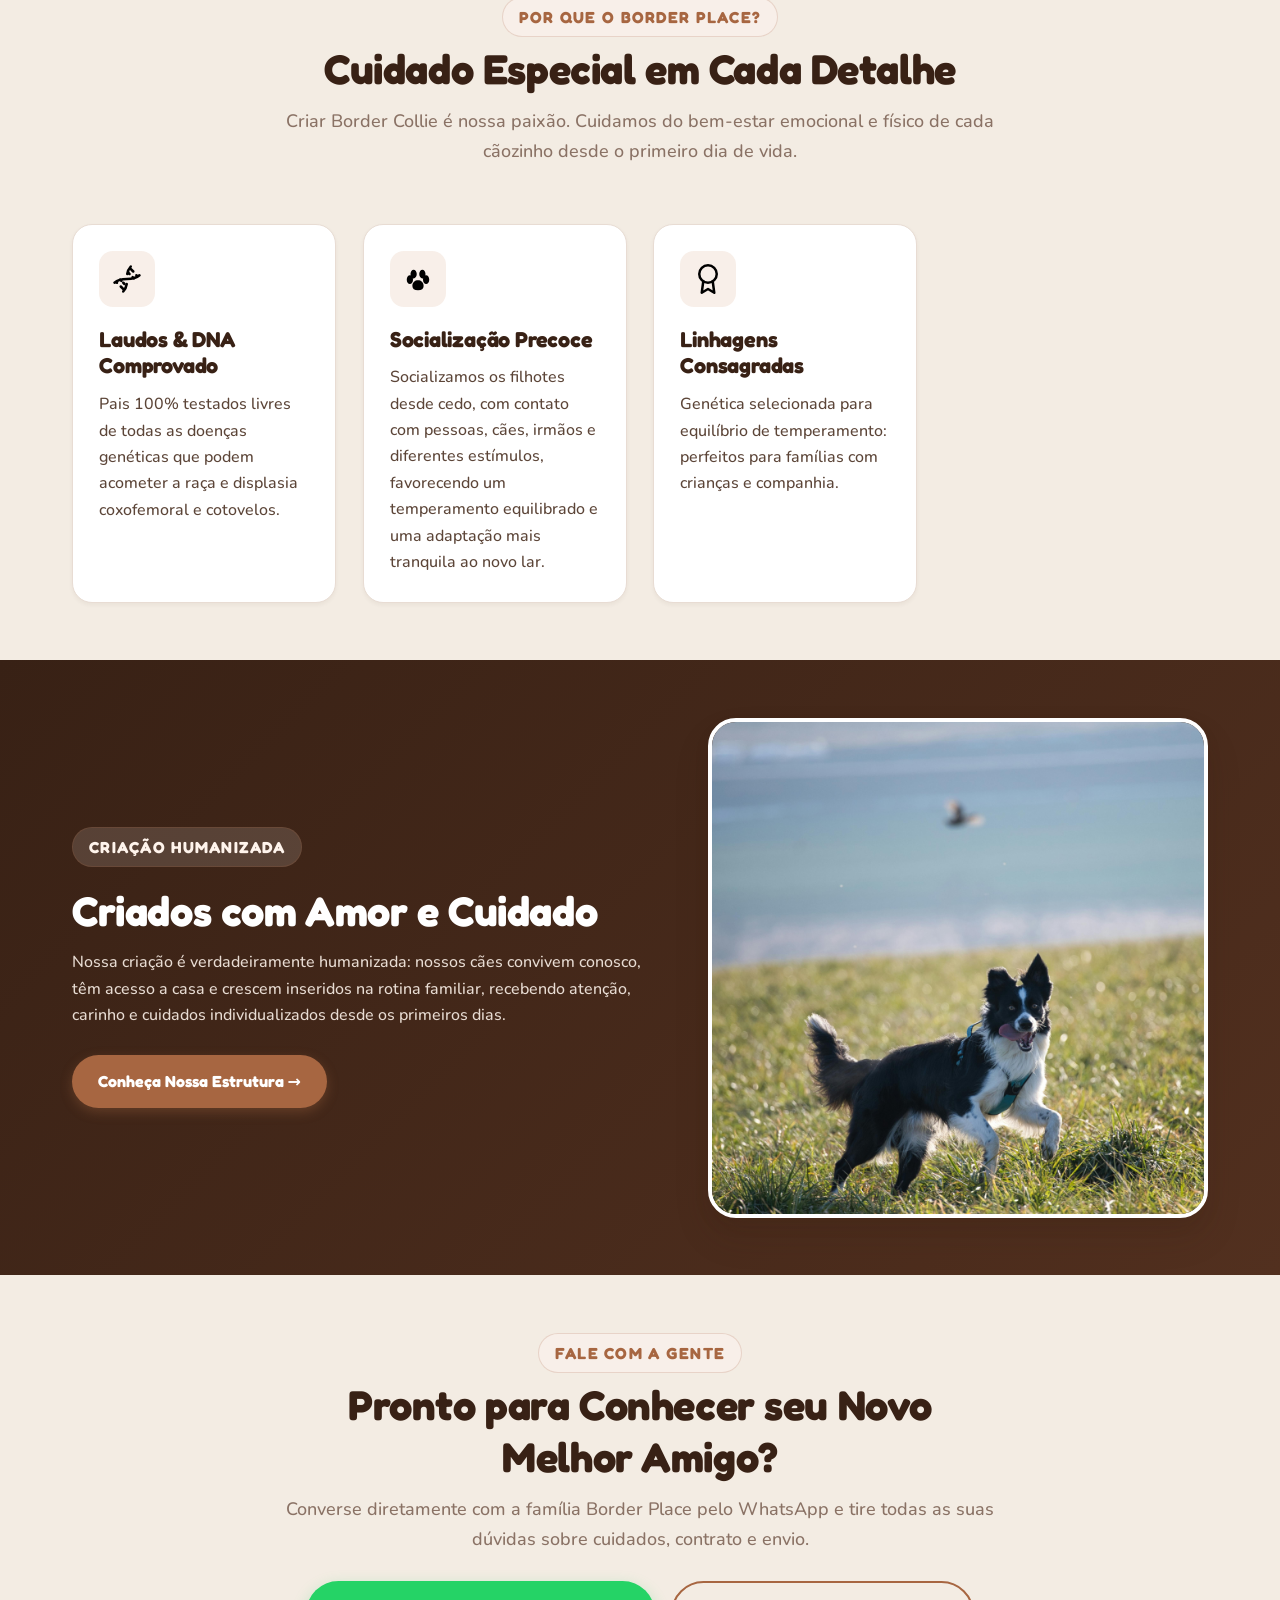
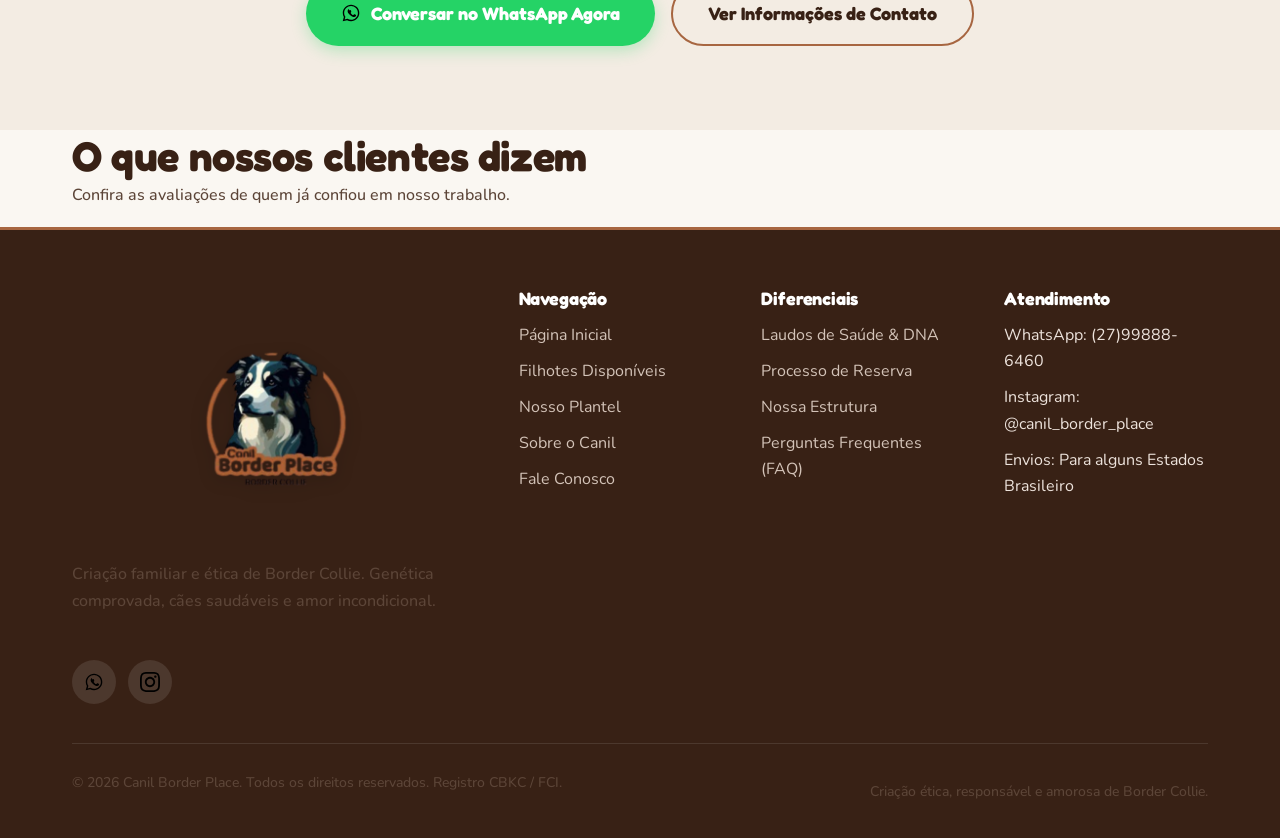
==== commit 64f47424: "Atualiza conteúdos e cards do site" ====
--- a/index.html
+++ b/index.html
@@ -69,13 +69,7 @@
 
       <!-- LOGO CENTRAL (CORRIGIDO) -->
       <a href="./index.html" class="logo-link" aria-label="Canil Border Place - Início">
-        <img
-          src="./assets/logo/logo.png"
-          alt="Canil Border Place"
-          class="logo-img"
-          width="72"
-          height="72"
-        >
+      
       </a> <!-- Fechamento da tag adicionado aqui -->
 
       <!-- MENU DIREITO -->
@@ -177,11 +171,11 @@
             <div class="hero-glow"></div>
 
             <img
-              src="assets/images/fotobanner.webp"
-              alt="Filhote de Border Collie do Canil Border Place"
-              class="hero-dog"
-              width="800"
-              height="800"
+              src="./assets/logo/logo.png"
+              alt="Canil Border Place"
+              class="logo-img"
+              width="72"
+              height="72"
               loading="eager"
             >
 
@@ -212,15 +206,15 @@
           <div class="hero-info-item">
 
             <img
-              src="./assets/icons/shield-check.svg"
+              src="./assets/icons/certificate.svg"
               alt=""
               width="22"
               height="22"
             >
 
             <div>
-              <strong>Pedigree</strong>
-              <span>CBKC / FCI</span>
+              <strong>Pedigree CBKC</strong>
+              <span>Registros de procedência </span>
             </div>
 
           </div>
@@ -236,8 +230,8 @@
             >
 
             <div>
-              <strong>Exames genéticos</strong>
-              <span>DNA completo</span>
+              <strong>Testes genéticos</strong>
+              <span>Saúde e genética avaliadas</span>
             </div>
 
           </div>
@@ -246,24 +240,23 @@
           <div class="hero-info-item">
 
             <img
-              src="./assets/icons/heart.svg"
+              src="./assets/icons/heartbeat.svg"
               alt=""
               width="22"
               height="22"
             >
 
             <div>
-              <strong>Criação responsável</strong>
-              <span>Saúde e bem-estar</span>
+              <strong>Controle de displasia</strong>
+              <span>Cuidado com a saúde articular</span>
             </div>
 
           </div>
 
-
-          <div class="hero-info-item">
+           <div class="hero-info-item">
 
             <img
-              src="./assets/icons/plane.svg"
+              src="./assets/icons/van.svg"
               alt=""
               width="22"
               height="22"
@@ -271,7 +264,23 @@
 
             <div>
               <strong>Entrega segura</strong>
-              <span>Para todo o Brasil</span>
+              <span>Via táxi dog</span>
+            </div>
+
+          </div>
+
+          <div class="hero-info-item">
+
+            <img
+              src="./assets/icons/handshake.svg"
+              alt=""
+              width="22"
+              height="22"
+            >
+
+            <div>
+              <strong>Suporte pós-venda</strong>
+              <span>Acompanhamento após a entrega</span>
             </div>
 
           </div>
@@ -294,179 +303,411 @@
         </header>
 
         <div class="cards-grid">
-          <!-- Filhote 1 (Foto Real) -->
-          <article class="puppy-card" data-category="macho preto-branco" data-status="disponivel">
-            <div class="card-media">
-              <span class="badge badge-success card-badge">Disponível</span>
-              <img src="./assets/images/filhote-01.jpg" alt="Filhote Thorzinho - Border Collie Preto e Branco" width="614" height="1024" loading="lazy">
-            </div>
-            <div class="card-body">
-              <div class="card-meta">
-                <span>Nascimento: 15/07/2026</span>
-                <span>Macho</span>
-              </div>
-              <h3 class="card-title">Thor (Macho)</h3>
-              <div class="dog-details-list">
-                <div class="dog-detail-item"><strong>Cor:</strong> Preto e Branco Clássico</div>
-                <div class="dog-detail-item"><strong>Temperamento:</strong> Atento</div>
-                <div class="dog-detail-item"><strong>Saúde:</strong> Microchip + 1ª Dose V10 Importada</div>
-              </div>
-              <div class="card-footer">
-                <button type="button" 
-                        class="btn btn-whatsapp btn-full btn-reserve-puppy"
-                        data-puppy-name="Thor" 
-                        data-puppy-color="Preto e Branco">
-                  <img src="./assets/icons/whatsapp.svg" alt="" class="icon" width="18" height="18">
-                  Quero o Thor
-                </button>
-              </div>
-            </div>
-          </article>
-
-          <!-- Filhote 2 (Foto Real) -->
-          <article class="puppy-card" data-category="femea preto-branco" data-status="disponivel">
-            <div class="card-media">
-              <span class="badge badge-success card-badge">Disponível</span>
-              <img src="./assets/images/femea.png" alt="Filhote Bela - Border Collie" width="468" height="1024" loading="lazy">
-            </div>
-            <div class="card-body">
-              <div class="card-meta">
-                <span>Nascimento: 15/07/2026</span>
-                <span>Fêmea</span>
-              </div>
-              <h3 class="card-title">Bela (Fêmea)</h3>
-              <div class="dog-details-list">
-                <div class="dog-detail-item"><strong>Cor:</strong> Preto e Branco com colar cheio</div>
-                <div class="dog-detail-item"><strong>Temperamento:</strong> Calmo</div>
-                <div class="dog-detail-item"><strong>Saúde:</strong> Microchip + 1ª Dose V10 Importada</div>
-              </div>
-              <div class="card-footer">
-                <button type="button" 
-                        class="btn btn-whatsapp btn-full btn-reserve-puppy"
-                        data-puppy-name="Bela" 
-                        data-puppy-color="Preto e Branco">
-                  <img src="./assets/icons/whatsapp.svg" alt="" class="icon" width="18" height="18">
-                  Quero a Bela
-                </button>
-              </div>
-            </div>
-          </article>
-
-          <!-- Filhote 3 (Foto Real) -->
-          <article class="puppy-card" data-category="macho blue-merle" data-status="reservado">
-            <div class="card-media">
-              <span class="badge badge-success card-badge">Disponível</span>
-              <img src="./assets/images/macho.png" alt="Filhote Merle - Border Collie Blue Merle" width="468" height="1024" loading="lazy">
-            </div>
-            <div class="card-body">
-              <div class="card-meta">
-                <span>Nascimento: 02/08/2026</span>
-                <span>Macho</span>
-              </div>
-              <h3 class="card-title">Max (Macho)</h3>
-              <div class="dog-details-list">
-                <div class="dog-detail-item"><strong>Cor:</strong> Blue Merle Exclusivo (Olhos Azuis)</div>
-                <div class="dog-detail-item"><strong>Temperamento:</strong> observador</div>
-               <div class="dog-detail-item"><strong>Saúde:</strong> Microchip + 1ª Dose V10 Importada</div>
-              </div>
-              <div class="card-footer">
-                <button type="button" 
-                        class="btn btn-whatsapp btn-full btn-reserve-puppy"
-                        data-puppy-name="Max" 
-                        data-puppy-color="Blue Merle Exclusivo">
-                  <img src="./assets/icons/whatsapp.svg" alt="" class="icon" width="18" height="18">
-                  Quero o Max
-                </button>
-              </div>
-            </div>
-          </article>
-
-          <!-- Filhote 2 (Foto Real) -->
-          <article class="puppy-card" data-category="femea preto-branco" data-status="disponivel">
-            <div class="card-media">
-              <span class="badge badge-success card-badge">Disponível</span>
-              <img src="./assets/images/filhote-02.jpg" alt="Filhote Bela - Border Collie" width="468" height="1024" loading="lazy">
-            </div>
-            <div class="card-body">
-              <div class="card-meta">
-                <span>Nascimento: 15/07/2026</span>
-                <span>Fêmea</span>
-              </div>
-              <h3 class="card-title">Bela (Fêmea)</h3>
-              <div class="dog-details-list">
-                <div class="dog-detail-item"><strong>Cor:</strong> Preto e Branco com colar cheio</div>
-                <div class="dog-detail-item"><strong>Temperamento:</strong> Brincalhona</div>
-                <div class="dog-detail-item"><strong>Saúde:</strong> Microchip + 1ª Dose V10 Importada</div>
-              </div>
-              <div class="card-footer">
-                <button type="button" 
-                        class="btn btn-whatsapp btn-full btn-reserve-puppy"
-                        data-puppy-name="Bela" 
-                        data-puppy-color="Preto e Branco">
-                  <img src="./assets/icons/whatsapp.svg" alt="" class="icon" width="18" height="18">
-                  Quero a Bela
-                </button>
-              </div>
-            </div>
-          </article>
-
-          <!-- Filhote 3 (Foto Real) -->
-          <article class="puppy-card" data-category="macho blue-merle" data-status="reservado">
-            <div class="card-media">
-              <span class="badge badge-success card-badge">Disponível</span>
-              <img src="./assets/images/filhote-03.jpg" alt="Filhote Merle - Border Collie Blue Merle" width="468" height="1024" loading="lazy">
-            </div>
-            <div class="card-body">
-              <div class="card-meta">
-                <span>Nascimento: 02/08/2026</span>
-                <span>Macho</span>
-              </div>
-              <h3 class="card-title">Merle (Macho)</h3>
-              <div class="dog-details-list">
-                <div class="dog-detail-item"><strong>Cor:</strong> Blue Merle Exclusivo (Olhos Azuis)</div>
-                <div class="dog-detail-item"><strong>Temperamento:</strong> Calmo</div>
-               <div class="dog-detail-item"><strong>Saúde:</strong> Microchip + 1ª Dose V10 Importada</div>
-              </div>
-              <div class="card-footer">
-                <button type="button" 
-                        class="btn btn-whatsapp btn-full btn-reserve-puppy"
-                        data-puppy-name="Mel" 
-                        data-puppy-color="Chocolate e Branco">
-                  <img src="./assets/icons/whatsapp.svg" alt="" class="icon" width="18" height="18">
-                  Quero o Merle
-                </button>
-              </div>
-            </div>
-          </article>
-
-          <!-- Filhote 4 (Foto Real) -->
-          <article class="puppy-card" data-category="femea chocolate" data-status="disponivel">
-            <div class="card-media">
-              <span class="badge badge-success card-badge">Disponível</span>
-              <img src="./assets/images/filhote-04.jpg" alt="Filhote Mel - Border Collie Chocolate e Branco" width="764" height="1024" loading="lazy">
-            </div>
-            <div class="card-body">
-              <div class="card-meta">
-                <span>Nascimento: 02/08/2026</span>
-                <span>Macho</span>
-              </div>
-              <h3 class="card-title">Mel (Macho)</h3>
-              <div class="dog-details-list">
-                <div class="dog-detail-item"><strong>Cor:</strong> Chocolate e Branco</div>
-                <div class="dog-detail-item"><strong>Temperamento:</strong>carinhosa</div>
-                <div class="dog-detail-item"><strong>Saúde:</strong> Microchip + 1ª Dose V10 Importada</div>
-              </div>
-              <div class="card-footer">
-                <button type="button" 
-                        class="btn btn-whatsapp btn-full btn-reserve-puppy"
-                        data-puppy-name="Mel" 
-                        data-puppy-color="Chocolate e Branco">
-                  <img src="./assets/icons/whatsapp.svg" alt="" class="icon" width="18" height="18">
-                  Quero a Mel
-                </button>
-              </div>
-            </div>
-          </article>
+          <!-- Filhote 1 -->
+  <article
+    class="puppy-card"
+    data-category="macho preto-branco"
+    data-status="disponivel"
+  >
+
+    <div class="card-media">
+      <span class="badge badge-success card-badge">Disponível</span>
+
+      <img
+        src="./assets/images/filhote-01.jpg"
+        alt="Filhote Border Collie Preto e Branco"
+        width="614"
+        height="1024"
+        loading="lazy"
+      >
+    </div>
+
+    <div class="card-body">
+
+      <div class="card-meta">
+        <span>Nascimento: 15/07/2026</span>
+        <span>Macho</span>
+      </div>
+
+      <!-- Sem nome do filhote -->
+      <h3 class="card-title">Border Collie </h3>
+
+      <div class="dog-details-list">
+
+        <div class="dog-detail-item">
+          <strong>Pelagem:</strong>Preto e Branco 
+        </div>
+
+        <div class="dog-detail-item">
+          <strong>Temperamento:</strong> Atento
+        </div>
+
+        <div class="dog-detail-item">
+          <strong>Saúde:</strong> Microchip + 1ª dose da V10 importada
+        </div>
+
+        <div class="dog-detail-item">
+          <strong>Entrega:</strong> A partir de 60 dias, vermifugado, vacinado, microchipado e com pedigree CBKC
+        </div>
+
+      </div>
+
+      <div class="card-footer">
+
+        <button
+          type="button"
+          class="btn btn-whatsapp btn-full btn-reserve-puppy"
+          data-puppy-color="Preto e Branco"
+        >
+          <img
+            src="./assets/icons/whatsapp.svg"
+            alt=""
+            class="icon"
+            width="18"
+            height="18"
+          >
+          Quero este filhote
+        </button>
+
+      </div>
+
+    </div>
+
+  </article>
+
+          <!-- Filhote 2 -->
+<article class="puppy-card" data-category="femea preto-branco" data-status="disponivel">
+
+  <div class="card-media">
+    <span class="badge badge-success card-badge">Disponível</span>
+
+    <img
+      src="./assets/images/femea.png"
+      alt="Filhote Border Collie Preto e Branco"
+      width="468"
+      height="1024"
+      loading="lazy"
+    >
+  </div>
+
+  <div class="card-body">
+
+    <div class="card-meta">
+      <span>Nascimento: 15/07/2026</span>
+      <span>Fêmea</span>
+    </div>
+
+    <h3 class="card-title">Border Collie </h3>
+
+    <div class="dog-details-list">
+
+      <div class="dog-detail-item">
+        <strong>Pelagem:</strong> Preto e Branco 
+      </div>
+
+      <div class="dog-detail-item">
+        <strong>Temperamento:</strong> Calmo
+      </div>
+
+      <div class="dog-detail-item">
+        <strong>Saúde:</strong> Microchip + 1ª dose da V10 importada
+      </div>
+
+      <div class="dog-detail-item">
+        <strong>Entrega:</strong> A partir de 60 dias, vermifugado, vacinado, microchipado e com pedigree CBKC
+      </div>
+
+    </div>
+
+    <div class="card-footer">
+
+      <button
+        type="button"
+        class="btn btn-whatsapp btn-full btn-reserve-puppy"
+        data-puppy-color="Preto e Branco"
+      >
+        <img
+          src="./assets/icons/whatsapp.svg"
+          alt=""
+          class="icon"
+          width="18"
+          height="18"
+        >
+        Quero este filhote
+      </button>
+
+    </div>
+
+  </div>
+
+</article>
+
+          <!-- Filhote 3 -->
+<article class="puppy-card" data-category="macho blue-merle" data-status="disponivel">
+
+  <div class="card-media">
+    <span class="badge badge-success card-badge">Disponível</span>
+
+    <img
+      src="./assets/images/macho.png"
+      alt="Filhote Border Collie Blue Merle"
+      width="468"
+      height="1024"
+      loading="lazy"
+    >
+  </div>
+
+  <div class="card-body">
+
+    <div class="card-meta">
+      <span>Nascimento: 02/08/2026</span>
+      <span>Macho</span>
+    </div>
+
+    <h3 class="card-title">Border Collie</h3>
+
+    <div class="dog-details-list">
+
+      <div class="dog-detail-item">
+        <strong>Pelagem:</strong> Blue Merle
+      </div>
+
+      <div class="dog-detail-item">
+        <strong>Temperamento:</strong> Observador
+      </div>
+
+      <div class="dog-detail-item">
+        <strong>Saúde:</strong> Microchip + 1ª dose da V10 importada
+      </div>
+
+      <div class="dog-detail-item">
+        <strong>Entrega:</strong> A partir de 60 dias, vermifugado, vacinado, microchipado e com pedigree CBKC
+      </div>
+
+    </div>
+
+    <div class="card-footer">
+
+      <button
+        type="button"
+        class="btn btn-whatsapp btn-full btn-reserve-puppy"
+        data-puppy-color="Blue Merle"
+      >
+        <img
+          src="./assets/icons/whatsapp.svg"
+          alt=""
+          class="icon"
+          width="18"
+          height="18"
+        >
+        Quero este filhote
+      </button>
+
+    </div>
+
+  </div>
+
+</article>
+          <!-- Filhote 4 -->
+<article class="puppy-card" data-category="femea preto-branco" data-status="disponivel">
+
+  <div class="card-media">
+    <span class="badge badge-success card-badge">Disponível</span>
+
+    <img
+      src="./assets/images/filhote-02.jpg"
+      alt="Filhote Border Collie Preto e Branco"
+      width="468"
+      height="1024"
+      loading="lazy"
+    >
+  </div>
+
+  <div class="card-body">
+
+    <div class="card-meta">
+      <span>Nascimento: 15/07/2026</span>
+      <span>Fêmea</span>
+    </div>
+
+    <h3 class="card-title">Border Collie</h3>
+
+    <div class="dog-details-list">
+
+      <div class="dog-detail-item">
+        <strong>Pelagem:</strong> Preto e Branco
+      </div>
+
+      <div class="dog-detail-item">
+        <strong>Temperamento:</strong> Brincalhona
+      </div>
+
+      <div class="dog-detail-item">
+        <strong>Saúde:</strong> Microchip + 1ª dose da V10 importada
+      </div>
+
+      <div class="dog-detail-item">
+        <strong>Entrega:</strong> A partir de 60 dias, vermifugado, vacinado, microchipado e com pedigree CBKC
+      </div>
+
+    </div>
+
+    <div class="card-footer">
+
+      <button
+        type="button"
+        class="btn btn-whatsapp btn-full btn-reserve-puppy"
+        data-puppy-color="Preto e Branco"
+      >
+        <img
+          src="./assets/icons/whatsapp.svg"
+          alt=""
+          class="icon"
+          width="18"
+          height="18"
+        >
+        Quero este filhote
+      </button>
+
+    </div>
+
+  </div>
+
+</article>
+
+          <!-- Filhote 5 -->
+<article class="puppy-card" data-category="macho blue-merle" data-status="disponivel">
+
+  <div class="card-media">
+    <span class="badge badge-success card-badge">Disponível</span>
+
+    <img
+      src="./assets/images/filhote-03.jpg"
+      alt="Filhote Border Collie Blue Merle"
+      width="468"
+      height="1024"
+      loading="lazy"
+    >
+  </div>
+
+  <div class="card-body">
+
+    <div class="card-meta">
+      <span>Nascimento: 02/08/2026</span>
+      <span>Macho</span>
+    </div>
+
+    <h3 class="card-title">Border Collie</h3>
+
+    <div class="dog-details-list">
+
+      <div class="dog-detail-item">
+        <strong>Pelagem:</strong> Blue Merle
+      </div>
+
+      <div class="dog-detail-item">
+        <strong>Temperamento:</strong> Calmo
+      </div>
+
+      <div class="dog-detail-item">
+        <strong>Saúde:</strong> Microchip + 1ª dose da V10 importada
+      </div>
+
+      <div class="dog-detail-item">
+        <strong>Entrega:</strong> A partir de 60 dias, vermifugado, vacinado, microchipado e com pedigree CBKC
+      </div>
+
+    </div>
+
+    <div class="card-footer">
+
+      <button
+        type="button"
+        class="btn btn-whatsapp btn-full btn-reserve-puppy"
+        data-puppy-color="Blue Merle"
+      >
+        <img
+          src="./assets/icons/whatsapp.svg"
+          alt=""
+          class="icon"
+          width="18"
+          height="18"
+        >
+        Quero este filhote
+      </button>
+
+    </div>
+
+  </div>
+
+</article>
+
+          <!-- Filhote 6 -->
+<article class="puppy-card" data-category="macho chocolate" data-status="disponivel">
+
+  <div class="card-media">
+    <span class="badge badge-success card-badge">Disponível</span>
+
+    <img
+      src="./assets/images/filhote-04.jpg"
+      alt="Filhote Border Collie Chocolate e Branco"
+      width="764"
+      height="1024"
+      loading="lazy"
+    >
+  </div>
+
+  <div class="card-body">
+
+    <div class="card-meta">
+      <span>Nascimento: 02/08/2026</span>
+      <span>Macho</span>
+    </div>
+
+    <h3 class="card-title">Border Collie</h3>
+
+    <div class="dog-details-list">
+
+      <div class="dog-detail-item">
+        <strong>Pelagem:</strong> Marrom e Branco
+      </div>
+
+      <div class="dog-detail-item">
+        <strong>Temperamento:</strong> Carinhoso
+      </div>
+
+      <div class="dog-detail-item">
+        <strong>Saúde:</strong> Microchip + 1ª dose da V10 importada
+      </div>
+
+      <div class="dog-detail-item">
+        <strong>Entrega:</strong> A partir de 60 dias, vermifugado, vacinado, microchipado e com pedigree CBKC
+      </div>
+
+    </div>
+
+    <div class="card-footer">
+
+      <button
+        type="button"
+        class="btn btn-whatsapp btn-full btn-reserve-puppy"
+        data-puppy-color="Chocolate e Branco"
+      >
+        <img
+          src="./assets/icons/whatsapp.svg"
+          alt=""
+          class="icon"
+          width="18"
+          height="18"
+        >
+        Quero este filhote
+      </button>
+
+    </div>
+
+  </div>
+
+</article>
         </div>
 
         <div style="text-align: center; margin-top: var(--space-xl);">
@@ -493,7 +734,7 @@
               <img src="./assets/icons/dna.svg" alt="" class="icon" width="28" height="28">
             </div>
             <h3>Laudos &amp; DNA Comprovado</h3>
-            <p>Pais 100% testados livres de CEA, CL, TNS e displasia coxofemoral (HD-A). Garantia de saúde em contrato.</p>
+            <p>Pais 100% testados livres de todas as doenças genéticas que podem acometer a raça e displasia coxofemoral e cotovelos.</p>
           </article>
 
           <article class="feature-card">
@@ -501,7 +742,7 @@
               <img src="./assets/icons/paw.svg" alt="" class="icon" width="28" height="28">
             </div>
             <h3>Socialização Precoce</h3>
-            <p>Protocolo Bio Sensor (ENS) desde os primeiros dias, preparando filhotes confiantes, dóceis e sem traumas.</p>
+            <p>Socializamos os filhotes desde cedo, com contato com pessoas, cães, irmãos e diferentes estímulos, favorecendo um temperamento equilibrado e uma adaptação mais tranquila ao novo lar.</p>
           </article>
 
           <article class="feature-card">
@@ -509,7 +750,7 @@
               <img src="./assets/icons/award.svg" alt="" class="icon" width="28" height="28">
             </div>
             <h3>Linhagens Consagradas</h3>
-            <p>Genética selecionada para equilíbrio de temperamento: perfeitos para famílias com crianças, agility e companhia.</p>
+            <p>Genética selecionada para equilíbrio de temperamento: perfeitos para famílias com crianças e companhia.</p>
           </article>
         </div>
       </div>
@@ -520,14 +761,10 @@
       <div class="container">
         <div class="about-grid">
           <div class="about-text">
-            <span class="section-subtitle" style="background: rgba(248, 239, 233, 0.15); color: #FFF4EC;">Espaço Verde &amp; Liberdade</span>
-            <h2 id="canil-preview-heading" style="margin-block: var(--space-xs); color: #FFFFFF;">Mais de 5.000m² para Correr e Ser Feliz</h2>
+            <span class="section-subtitle" style="background: rgba(248, 239, 233, 0.15); color: #FFF4EC;">Criação Humanizada</span>
+            <h2 id="canil-preview-heading" style="margin-block: var(--space-xs); color: #FFFFFF;">Criados com Amor e Cuidado</h2>
             <p>
-              No Canil Border Place, nossos cães não vivem isolados em baias de concreto. Eles correm soltos em amplos piquetes gramados, brincam na água, praticam agility e recebem carinho diário.
-            </p>
-            <p>
-              Acreditamos que a inteligência e o equilíbrio lendários do Border Collie só florescem quando o cão tem espaço, estímulos cognitivos e amor verdadeiro.
-            </p>
+Nossa criação é verdadeiramente humanizada: nossos cães convivem conosco, têm acesso a casa e crescem inseridos na rotina familiar, recebendo atenção, carinho e cuidados individualizados desde os primeiros dias.            </p>
             <div style="margin-top: var(--space-md);">
               <a href="./o-canil.html" class="btn btn-primary">
                 Conheça Nossa Estrutura &rarr;
--- a/css/style.css
+++ b/css/style.css
@@ -367,7 +367,7 @@
 
 .site-header {
   position: absolute;
-  top: 0;
+  top: 80px !important;
   left: 0;
   width: 100%;
   z-index: 100;
@@ -575,6 +575,11 @@
 
 @media (max-width: 768px) {
 
+   /* DESCE O MENU NO MOBILE */
+  .site-header {
+    top: 15px !important;
+  }
+
   /* Impede a página de ficar "mexendo" para os lados */
   html,
   body {
@@ -609,12 +614,6 @@
     max-width: calc(100% - 75px);
   }
 
-  .logo-img {
-    width: 150px !important;
-    max-width: 100%;
-    height: auto;
-    margin: 0;
-  }
 
 
   /* ESCONDE MENU ESQUERDO ORIGINAL */
@@ -1379,6 +1378,12 @@
   box-shadow: none;
 }
 
+.hero-media .logo-img {
+  width: 350px;
+  height: auto;
+  max-width: none;
+  filter: drop-shadow(0 4px 8px rgba(0, 0, 0, 0.25));
+}
 
 /* LUZ ATRÁS DA FOTO */
 
@@ -1388,12 +1393,12 @@
   width: 105%;
   height: 105%;
 
-  top: 50%;
-  left: 50%;
-
-  transform: translate(-50%, -50%);
-
-  border-radius: 50%;
+  top: -5%;
+  left: -5%;
+
+  transform: translate(-10%, -10%);
+
+  border-radius: -10%;
 
   background: radial-gradient(
     circle,
@@ -1464,6 +1469,12 @@
 
     max-width: none;
     max-height: none;
+  }
+  /* LOGO CENTRAL NO MOBILE */
+  .hero-media .logo-img {
+    width: 300px;
+    height: auto;
+    max-width: none;
   }
 
 }
@@ -2177,4 +2188,4 @@
   .cards-grid {
     grid-template-columns: repeat(4, 1fr);
   }
-}
+}
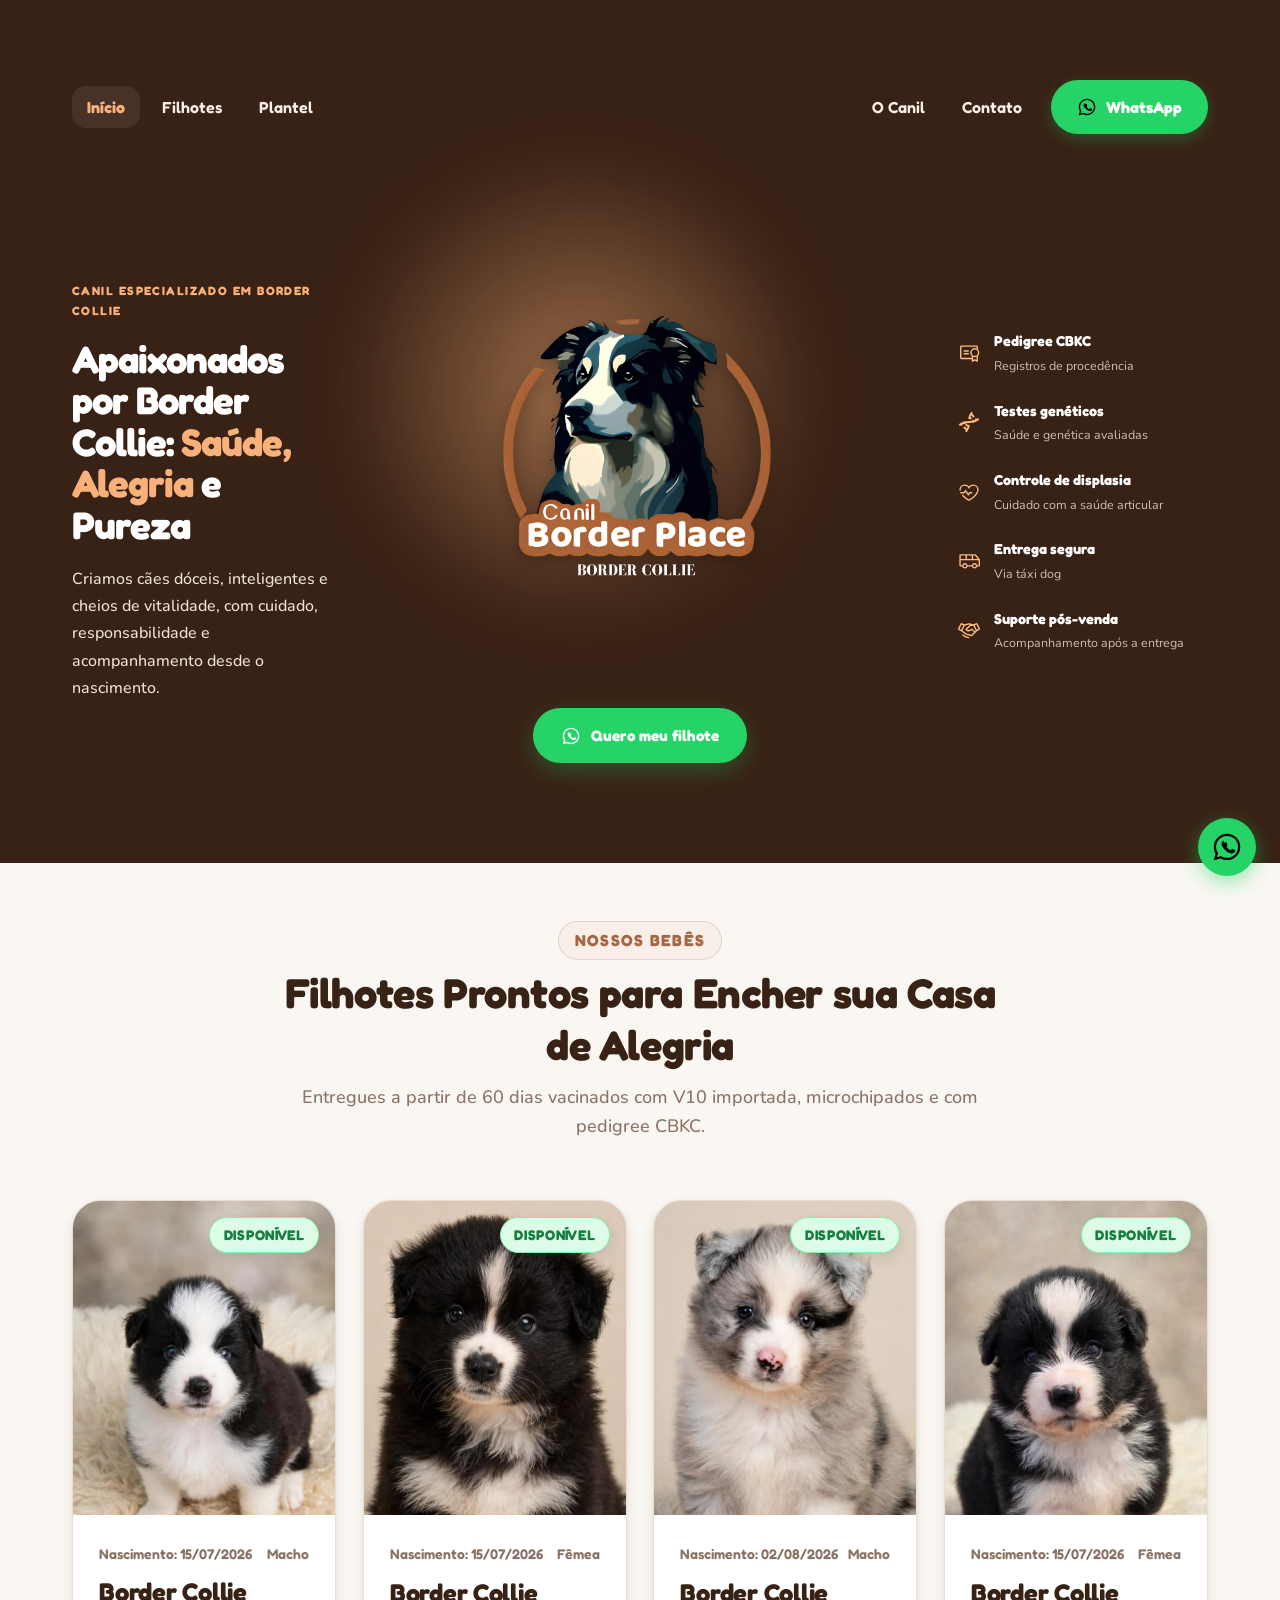
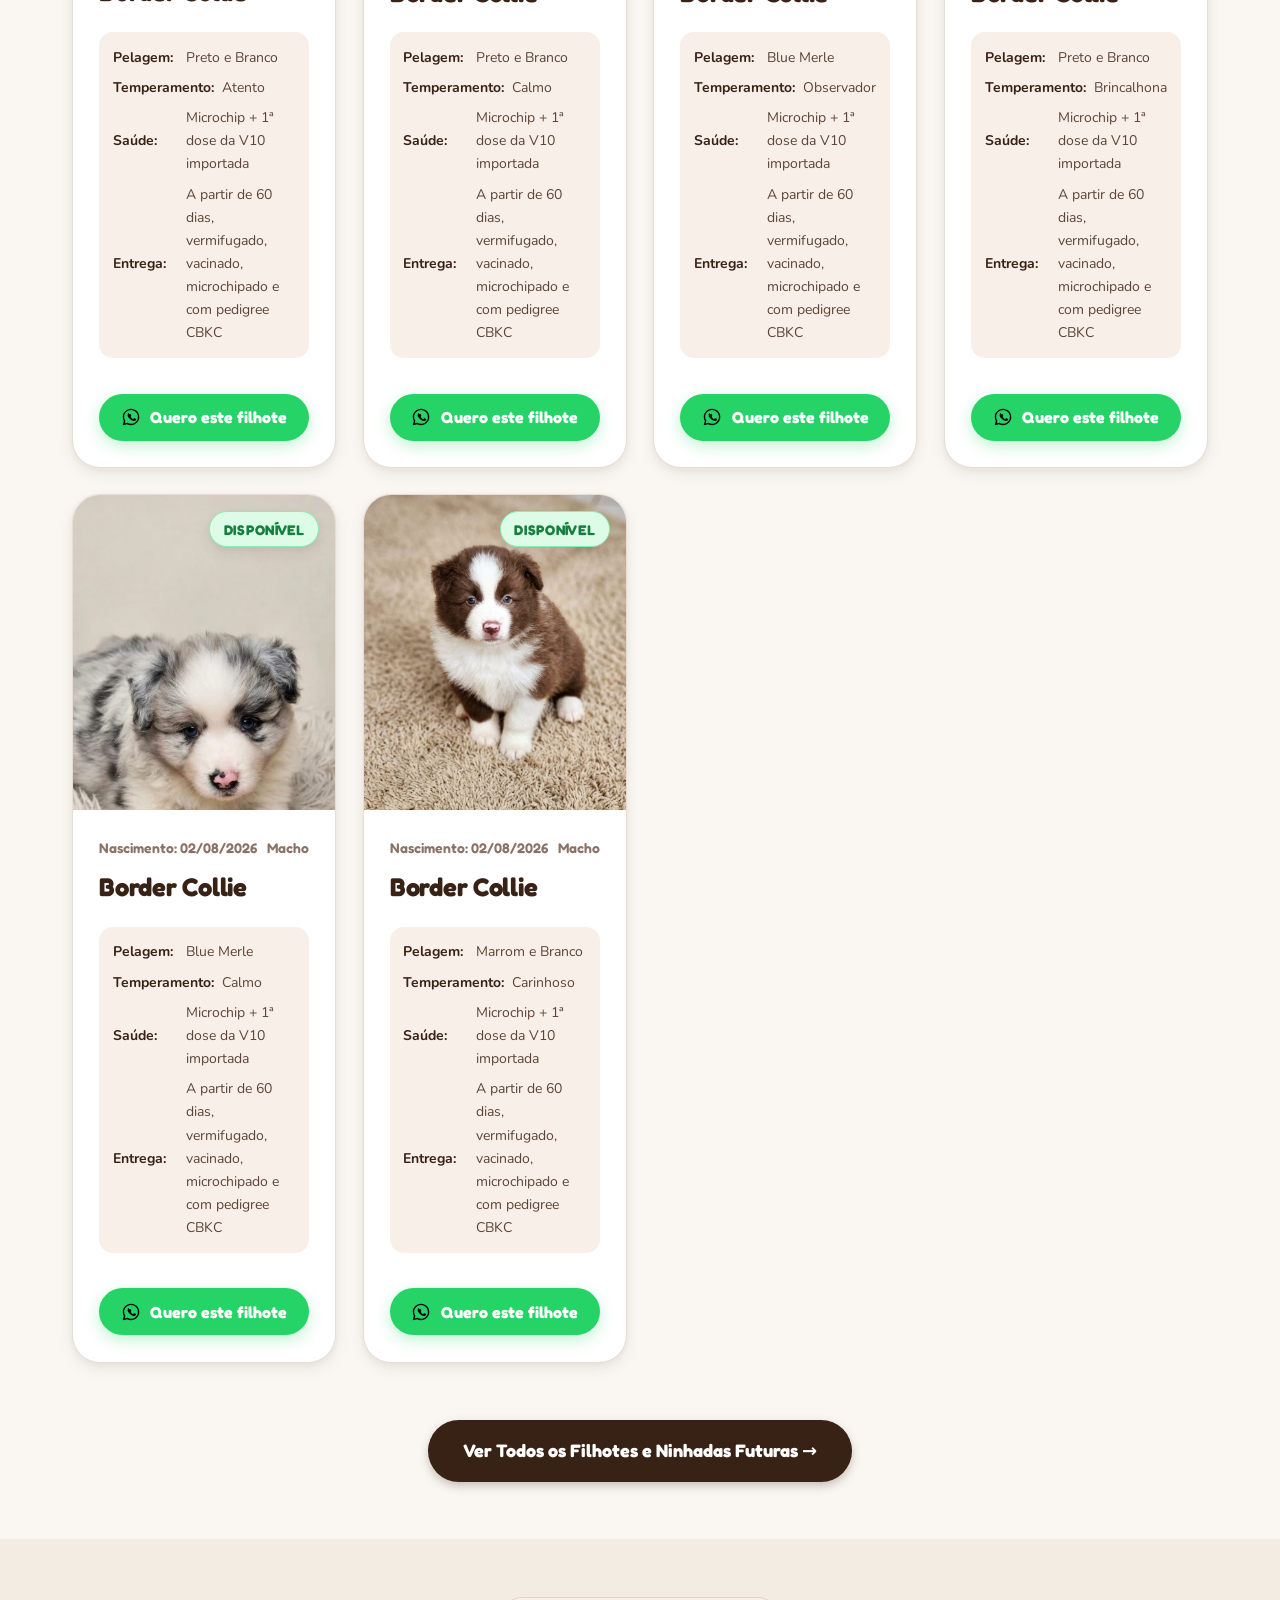
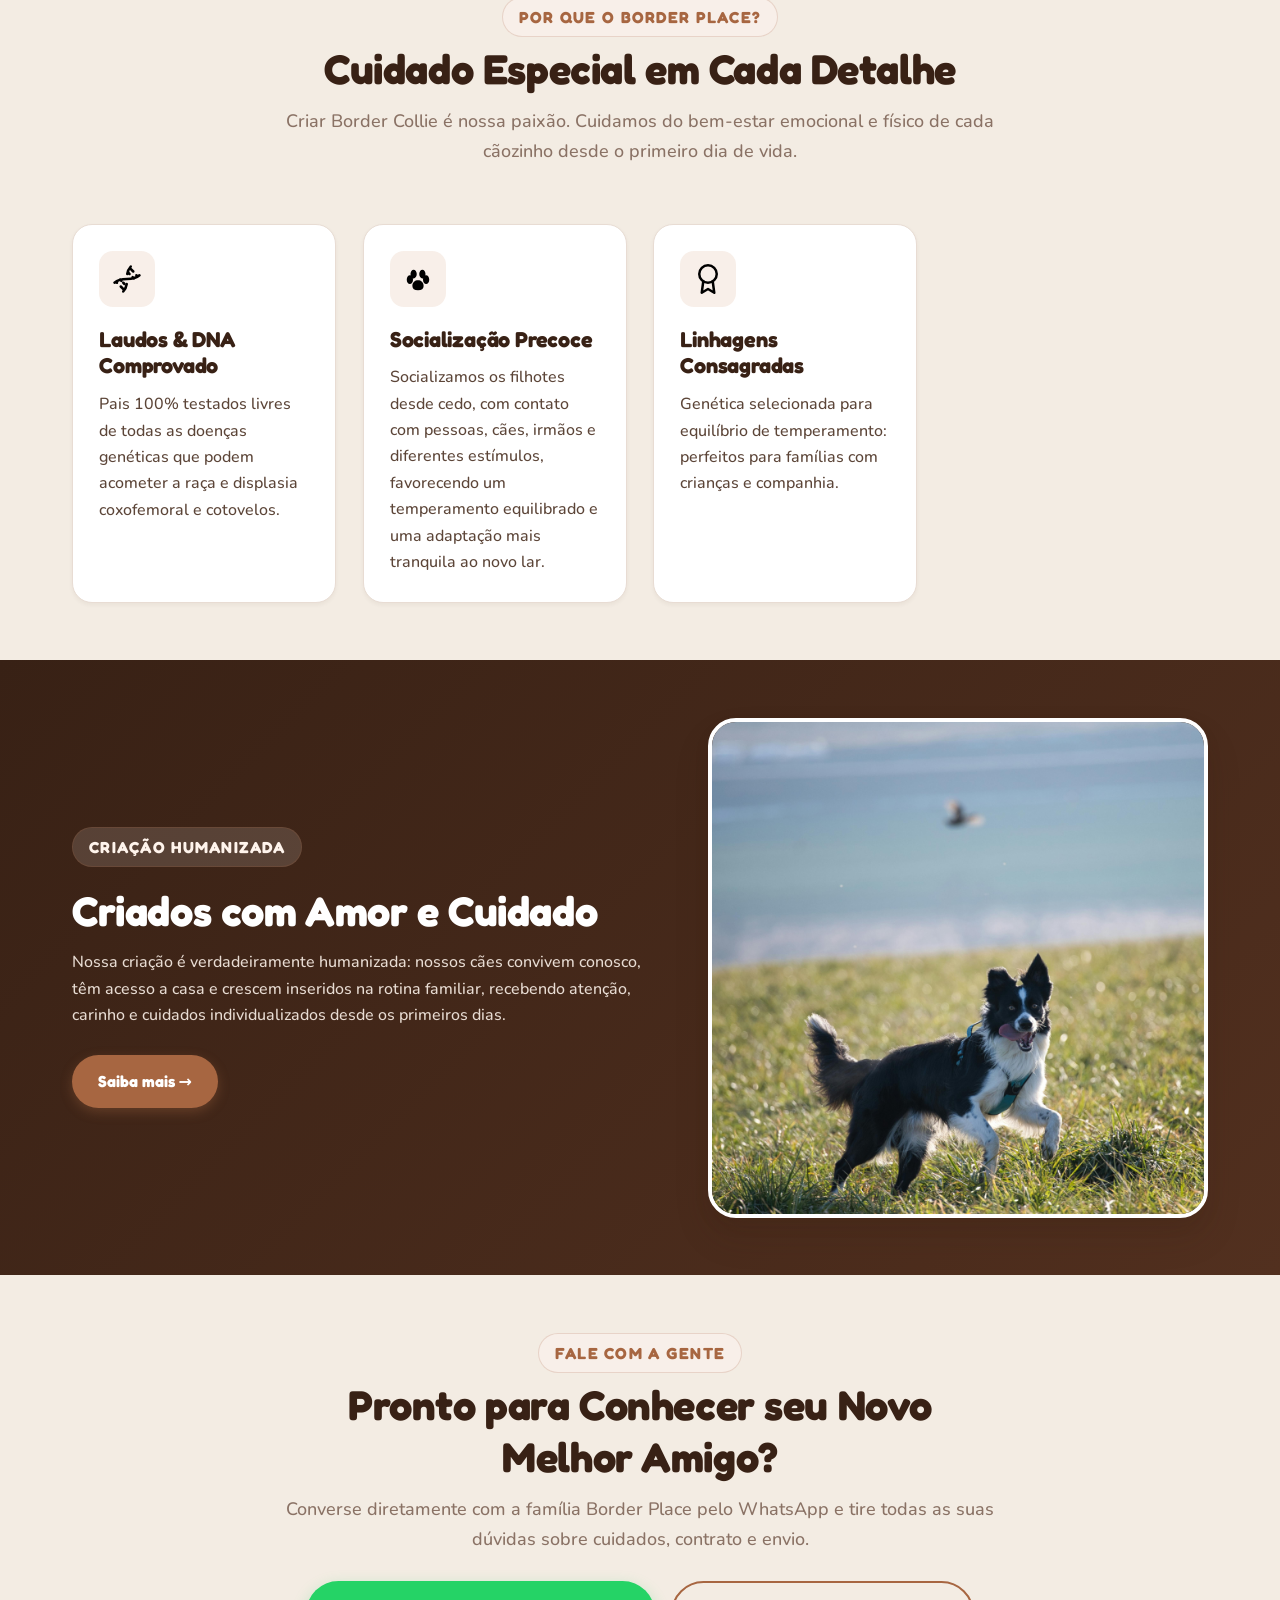
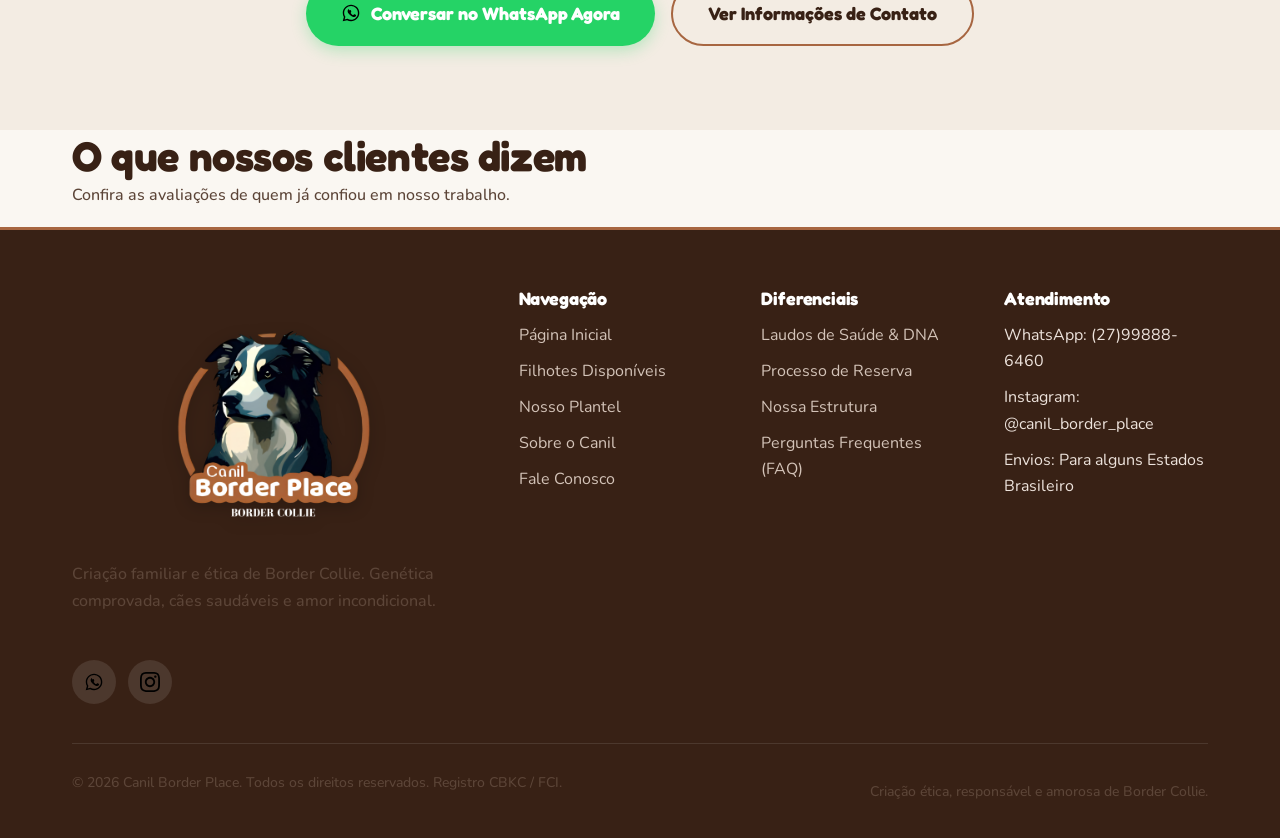
==== commit 3c7405f4: "Atualiza conteúdos e cards do site" ====
--- a/index.html
+++ b/index.html
@@ -767,7 +767,7 @@
 Nossa criação é verdadeiramente humanizada: nossos cães convivem conosco, têm acesso a casa e crescem inseridos na rotina familiar, recebendo atenção, carinho e cuidados individualizados desde os primeiros dias.            </p>
             <div style="margin-top: var(--space-md);">
               <a href="./o-canil.html" class="btn btn-primary">
-                Conheça Nossa Estrutura &rarr;
+                Saiba mais &rarr;
               </a>
             </div>
           </div>
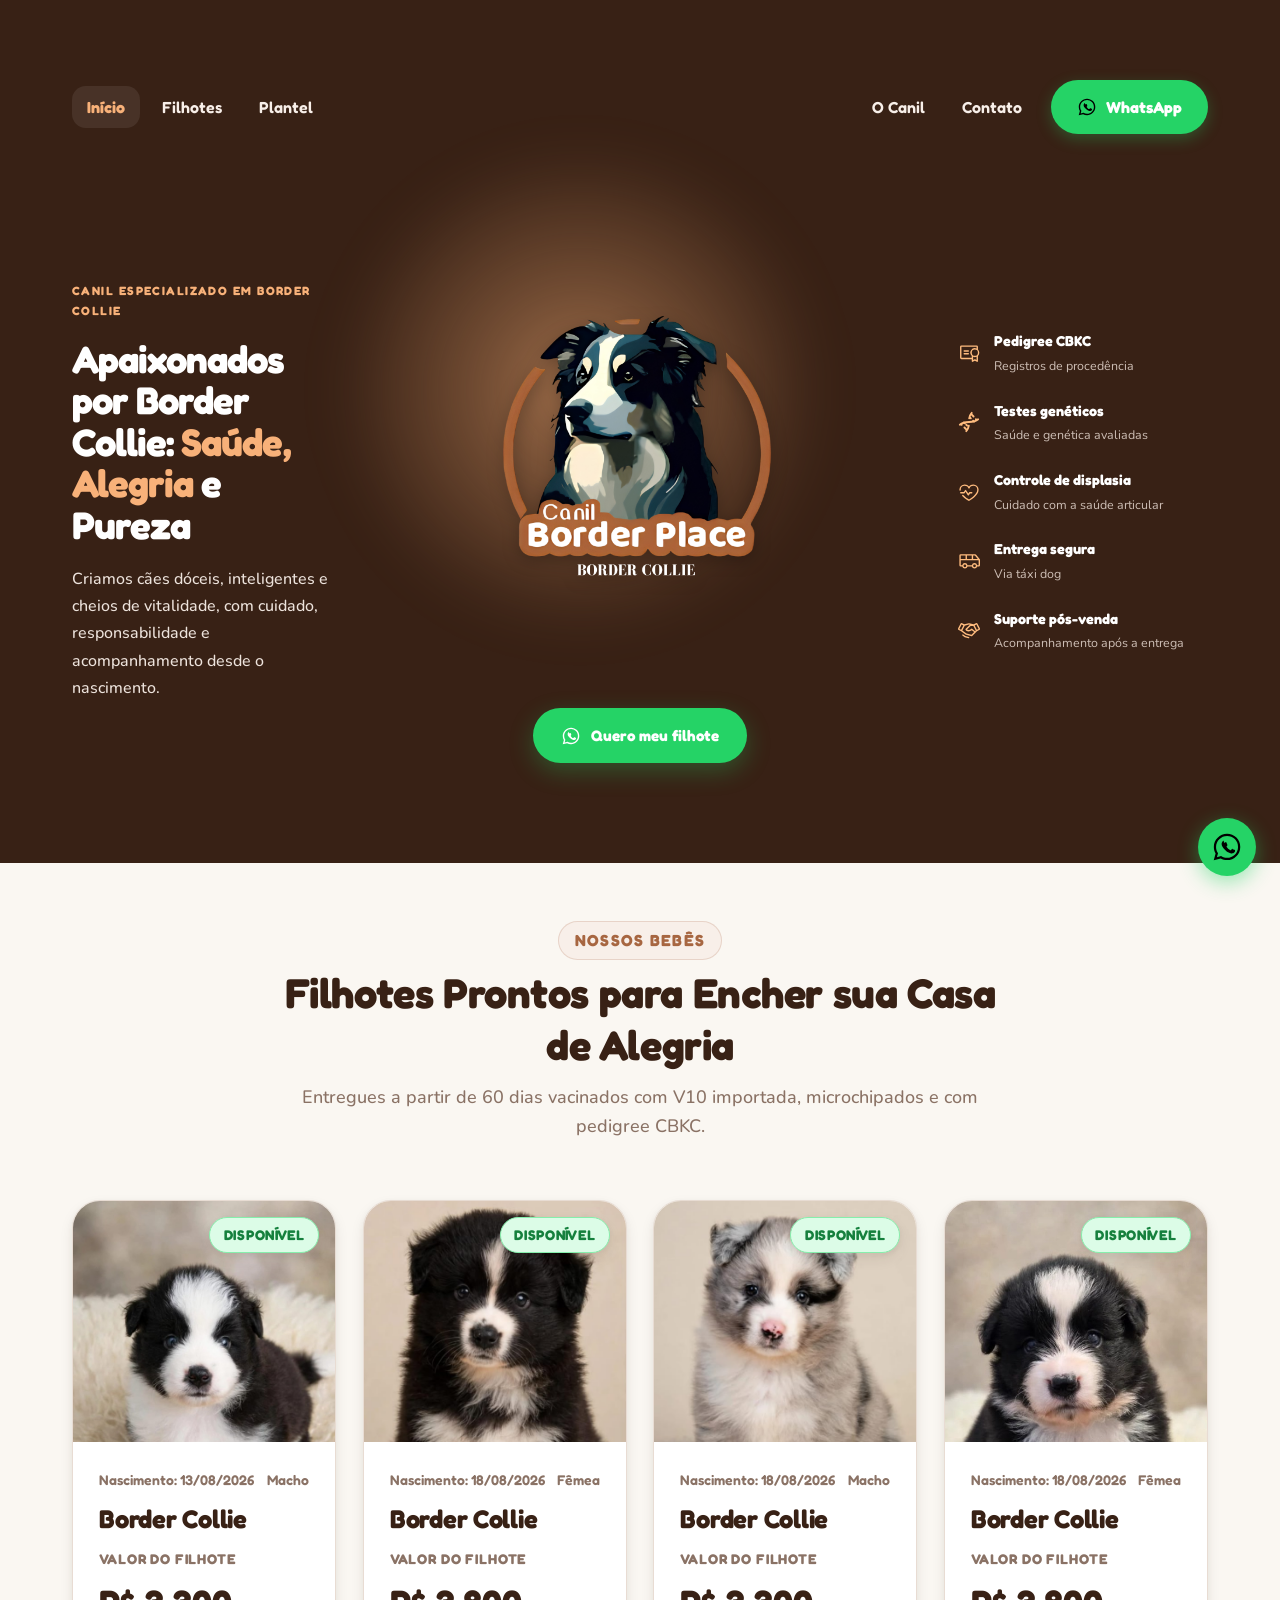
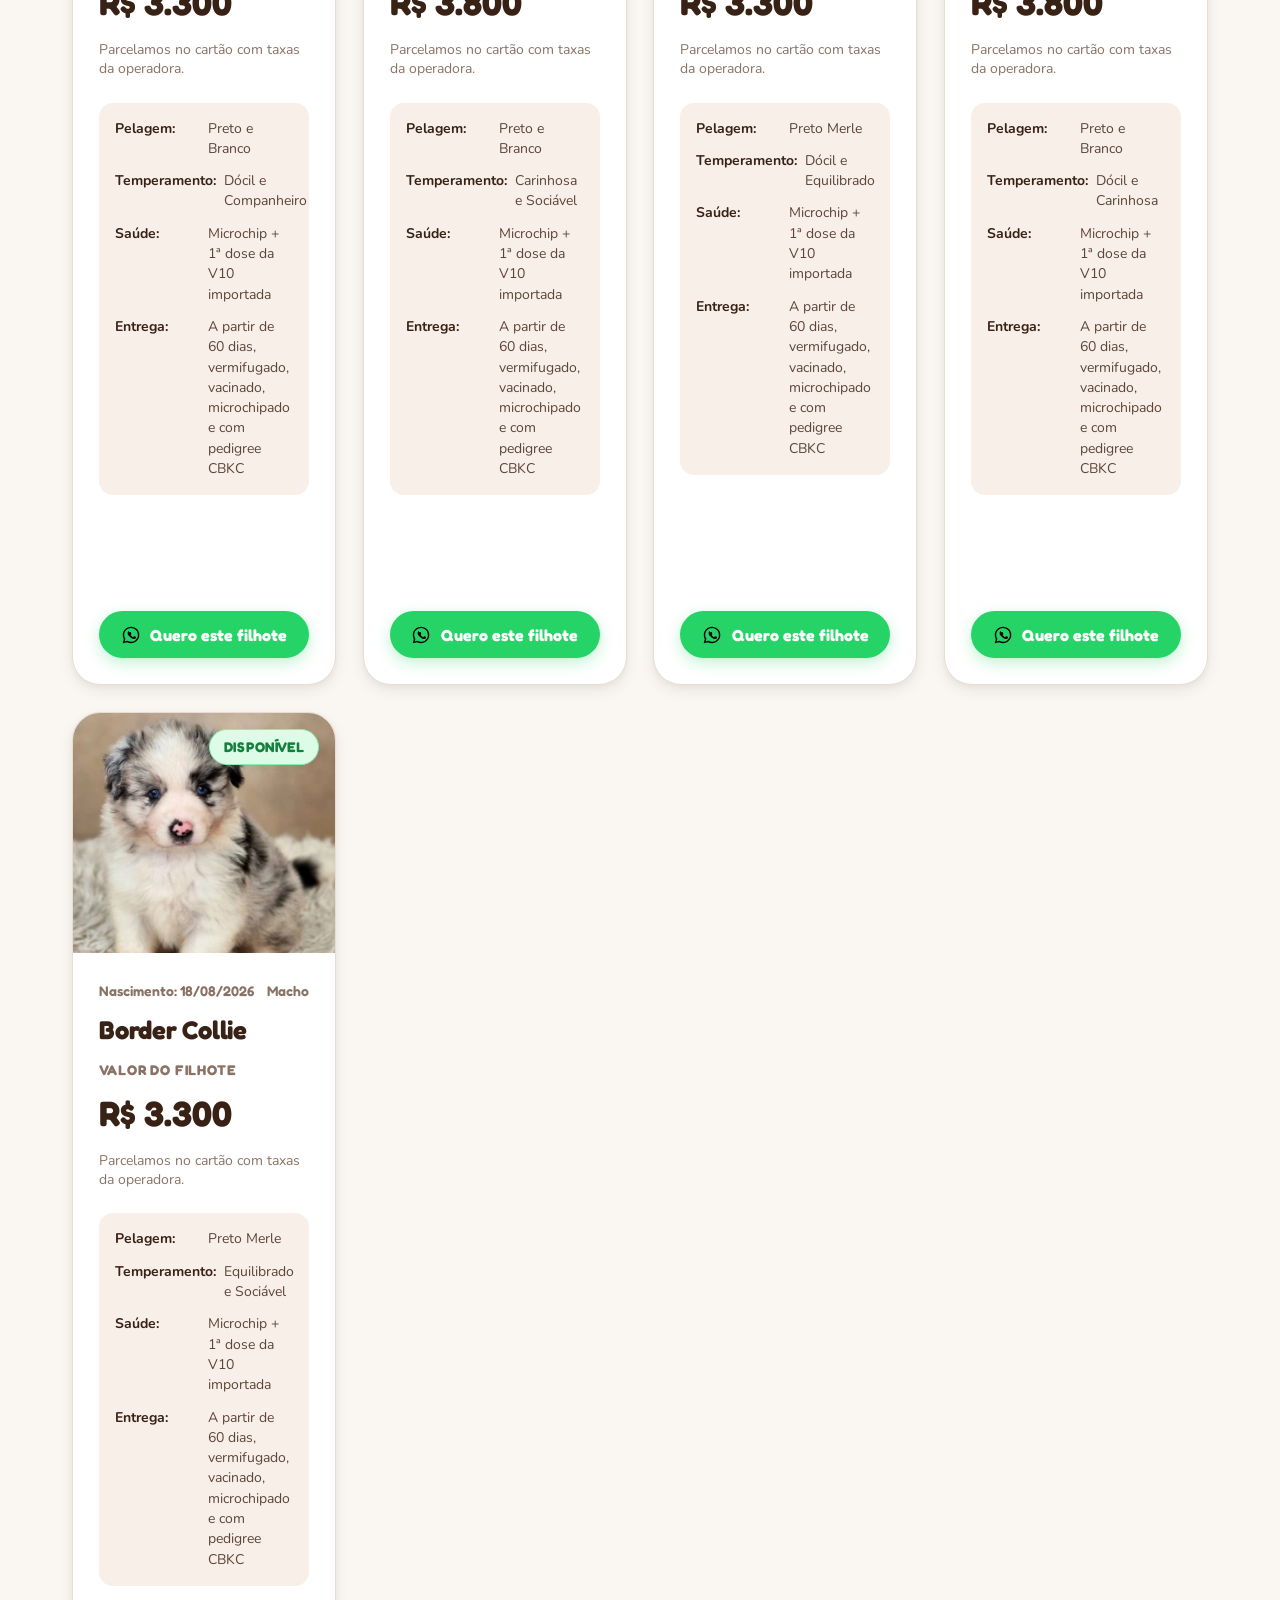
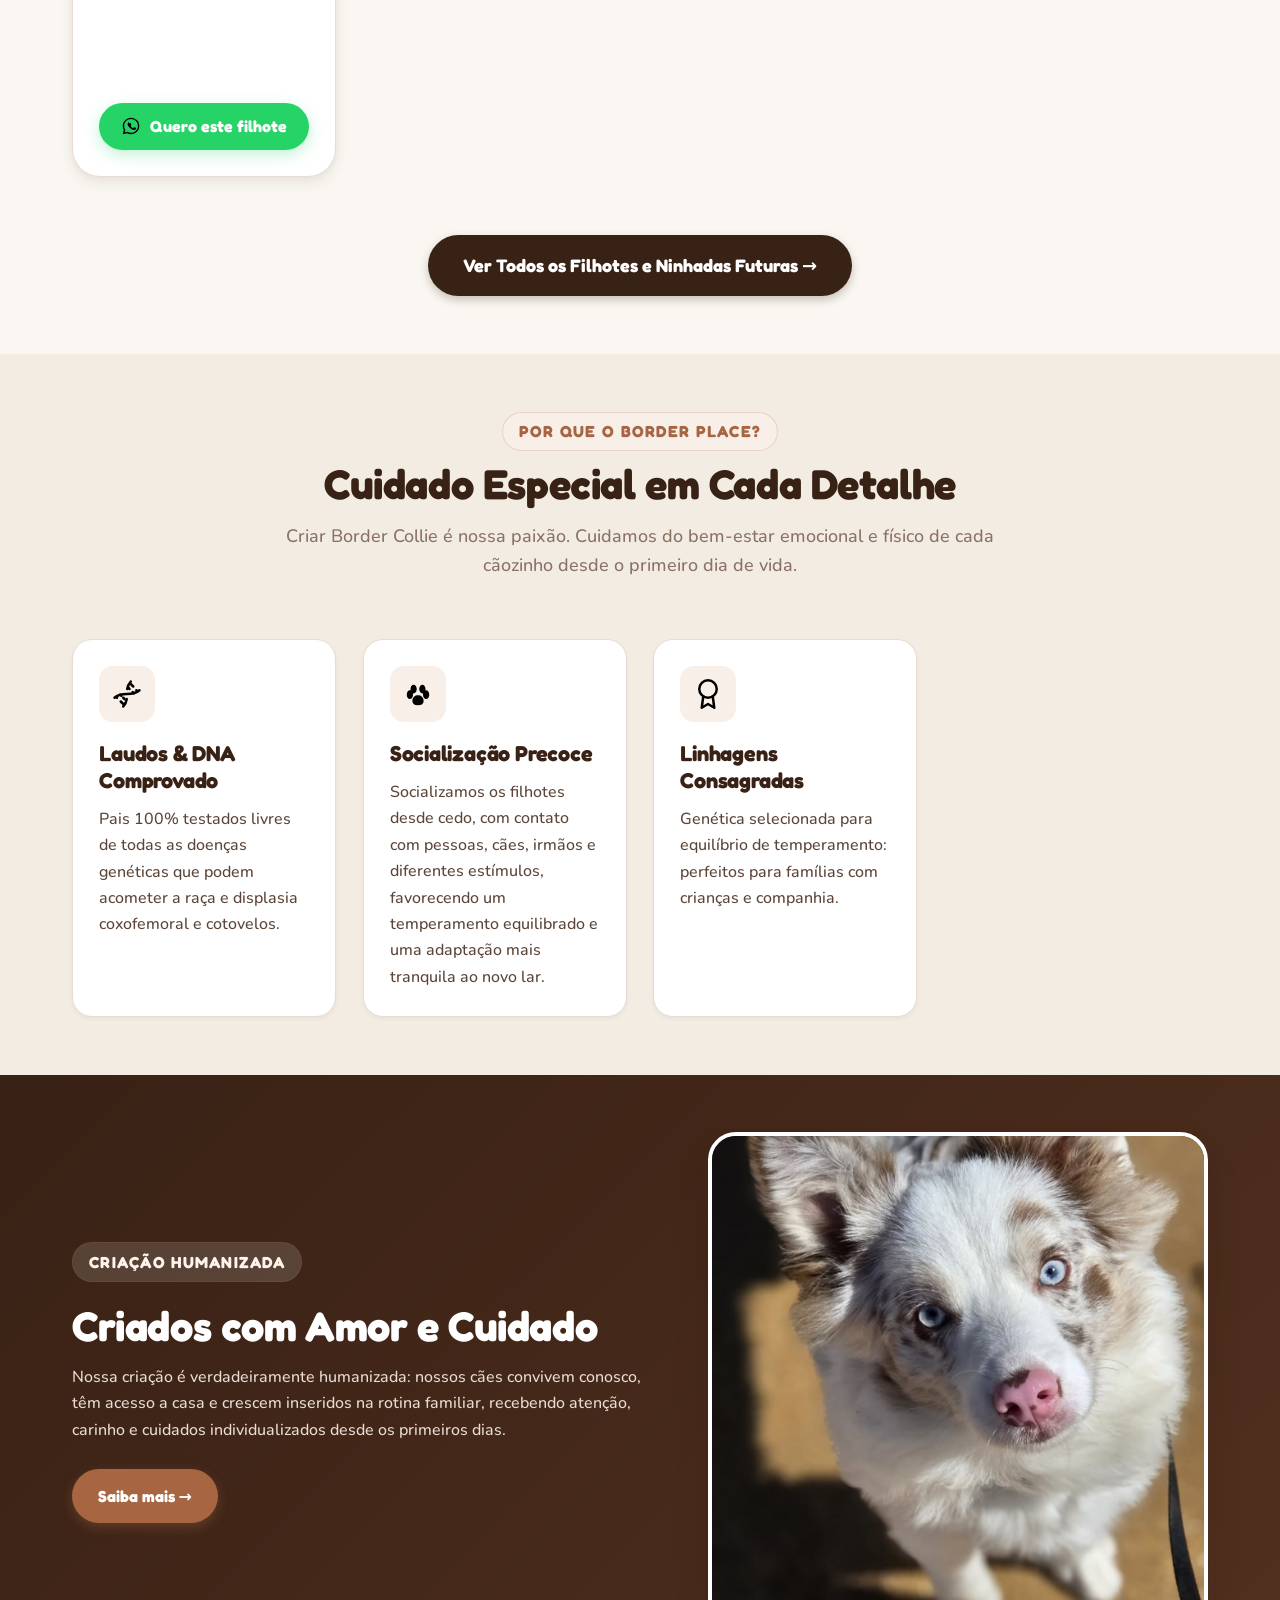
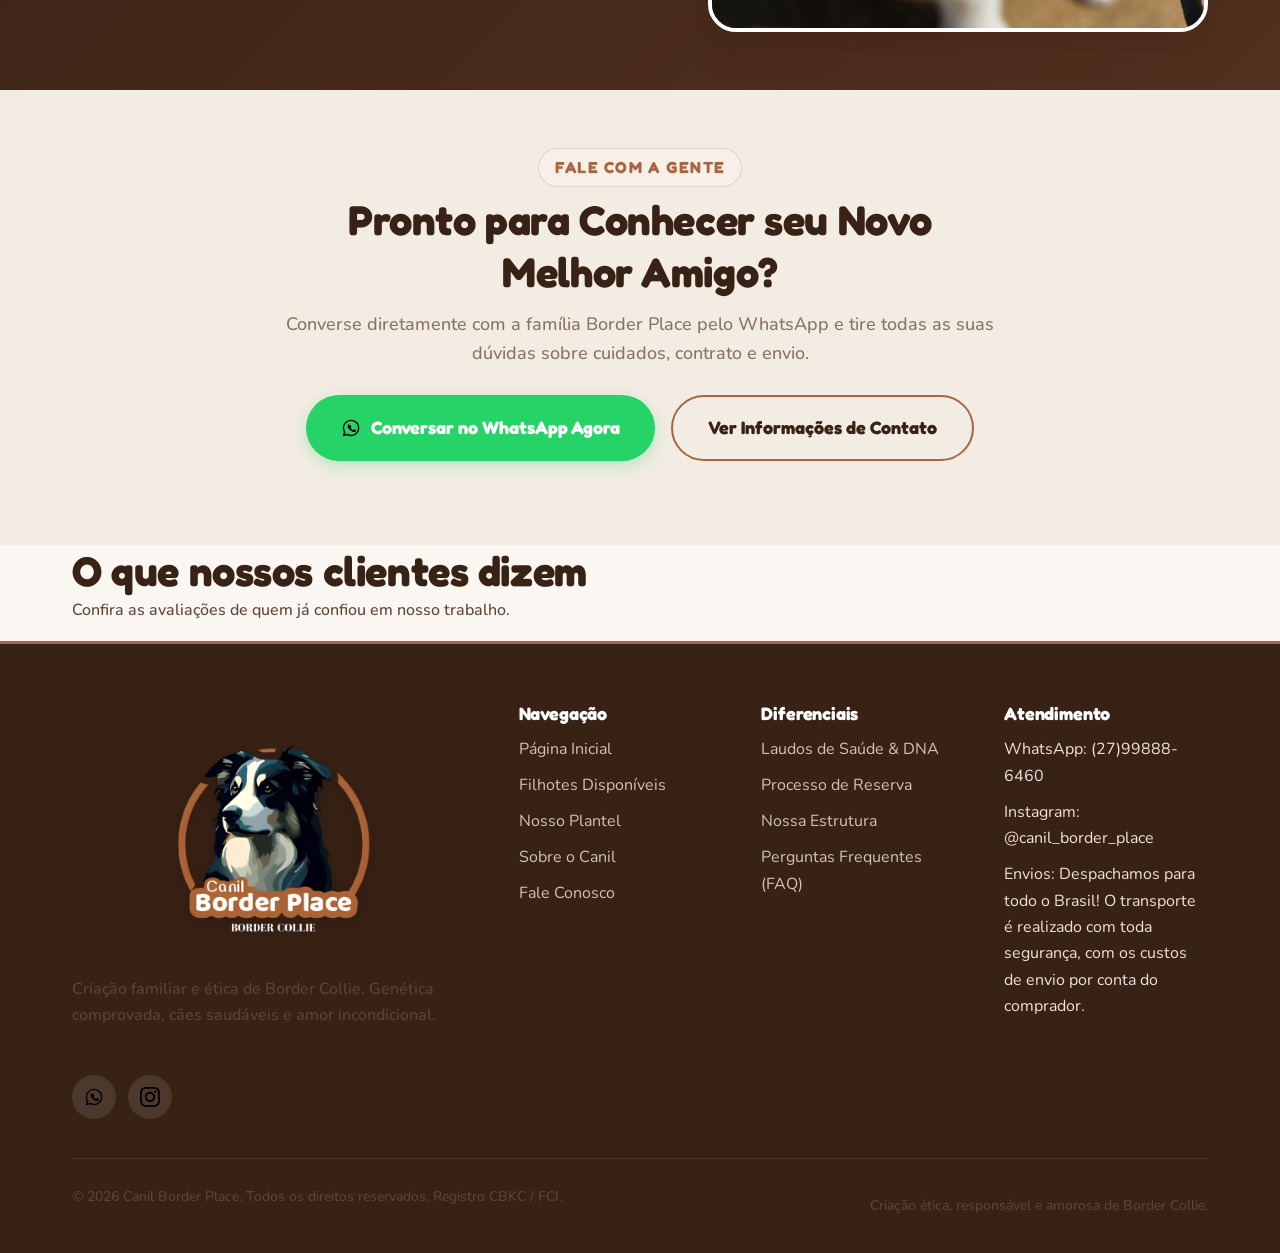
==== commit 0c55eb81: "Atualiza cards" ====
--- a/index.html
+++ b/index.html
@@ -304,87 +304,19 @@
 
         <div class="cards-grid">
           <!-- Filhote 1 -->
-  <article
-    class="puppy-card"
-    data-category="macho preto-branco"
-    data-status="disponivel"
-  >
-
-    <div class="card-media">
-      <span class="badge badge-success card-badge">Disponível</span>
-
-      <img
-        src="./assets/images/filhote-01.jpg"
-        alt="Filhote Border Collie Preto e Branco"
-        width="614"
-        height="1024"
-        loading="lazy"
-      >
-    </div>
-
-    <div class="card-body">
-
-      <div class="card-meta">
-        <span>Nascimento: 15/07/2026</span>
-        <span>Macho</span>
-      </div>
-
-      <!-- Sem nome do filhote -->
-      <h3 class="card-title">Border Collie </h3>
-
-      <div class="dog-details-list">
-
-        <div class="dog-detail-item">
-          <strong>Pelagem:</strong>Preto e Branco 
-        </div>
-
-        <div class="dog-detail-item">
-          <strong>Temperamento:</strong> Atento
-        </div>
-
-        <div class="dog-detail-item">
-          <strong>Saúde:</strong> Microchip + 1ª dose da V10 importada
-        </div>
-
-        <div class="dog-detail-item">
-          <strong>Entrega:</strong> A partir de 60 dias, vermifugado, vacinado, microchipado e com pedigree CBKC
-        </div>
-
-      </div>
-
-      <div class="card-footer">
-
-        <button
-          type="button"
-          class="btn btn-whatsapp btn-full btn-reserve-puppy"
-          data-puppy-color="Preto e Branco"
-        >
-          <img
-            src="./assets/icons/whatsapp.svg"
-            alt=""
-            class="icon"
-            width="18"
-            height="18"
-          >
-          Quero este filhote
-        </button>
-
-      </div>
-
-    </div>
-
-  </article>
-
-          <!-- Filhote 2 -->
-<article class="puppy-card" data-category="femea preto-branco" data-status="disponivel">
+<article
+  class="puppy-card"
+  data-category="macho preto-branco"
+  data-status="disponivel"
+>
 
   <div class="card-media">
     <span class="badge badge-success card-badge">Disponível</span>
 
     <img
-      src="./assets/images/femea.png"
+      src="./assets/images/filhote-01.jpg"
       alt="Filhote Border Collie Preto e Branco"
-      width="468"
+      width="614"
       height="1024"
       loading="lazy"
     >
@@ -393,31 +325,47 @@
   <div class="card-body">
 
     <div class="card-meta">
-      <span>Nascimento: 15/07/2026</span>
-      <span>Fêmea</span>
-    </div>
-
-    <h3 class="card-title">Border Collie </h3>
+      <span>Nascimento: 13/08/2026</span>
+      <span>Macho</span>
+    </div>
+
+    <h3 class="card-title">Border Collie</h3>
+
+    <!-- PREÇO -->
+  <span class="puppy-price-label">Valor do filhote</span>
+
+  <strong class="puppy-price-value">
+    R$ 3.300
+  </strong>
+
+  <span class="puppy-price-note">
+    Parcelamos no cartão com taxas da operadora.
+  </span>
+
+  
 
     <div class="dog-details-list">
 
-      <div class="dog-detail-item">
-        <strong>Pelagem:</strong> Preto e Branco 
-      </div>
-
-      <div class="dog-detail-item">
-        <strong>Temperamento:</strong> Calmo
-      </div>
-
-      <div class="dog-detail-item">
+  <div class="dog-detail-item">
+    <strong>Pelagem:</strong>
+    <span>Preto e Branco</span>
+  </div>
+
+  <div class="dog-detail-item">
+    <strong>Temperamento:</strong>
+    <span>Dócil e Companheiro</span>
+  </div>
+
+  <div class="dog-detail-item">
         <strong>Saúde:</strong> Microchip + 1ª dose da V10 importada
       </div>
 
-      <div class="dog-detail-item">
-        <strong>Entrega:</strong> A partir de 60 dias, vermifugado, vacinado, microchipado e com pedigree CBKC
-      </div>
-
-    </div>
+  <div class="dog-detail-item">
+    <strong>Entrega:</strong>
+    <span>A partir de 60 dias, vermifugado, vacinado, microchipado e com pedigree CBKC</span>
+  </div>
+
+</div>
 
     <div class="card-footer">
 
@@ -442,6 +390,83 @@
 
 </article>
 
+          <!-- Filhote 2 -->
+<article class="puppy-card" data-category="femea preto-branco" data-status="disponivel">
+
+  <div class="card-media">
+    <span class="badge badge-success card-badge">Disponível</span>
+
+    <img
+      src="./assets/images/femea.png"
+      alt="Filhote Border Collie Preto e Branco"
+      width="468"
+      height="1024"
+      loading="lazy"
+    >
+  </div>
+
+  <div class="card-body">
+
+    <div class="card-meta">
+      <span>Nascimento: 18/08/2026</span>
+      <span>Fêmea</span>
+    </div>
+
+    <h3 class="card-title">Border Collie</h3>
+
+    <!-- PREÇO -->
+  <span class="puppy-price-label">Valor do filhote</span>
+
+  <strong class="puppy-price-value">
+    R$ 3.800
+  </strong>
+
+  <span class="puppy-price-note">
+    Parcelamos no cartão com taxas da operadora.
+  </span>
+
+    <div class="dog-details-list">
+
+      <div class="dog-detail-item">
+        <strong>Pelagem:</strong> Preto e Branco
+      </div>
+
+      <div class="dog-detail-item">
+        <strong>Temperamento:</strong>Carinhosa e Sociável
+      </div>
+
+      <div class="dog-detail-item">
+        <strong>Saúde:</strong> Microchip + 1ª dose da V10 importada
+      </div>
+
+      <div class="dog-detail-item">
+        <strong>Entrega:</strong> A partir de 60 dias, vermifugado, vacinado, microchipado e com pedigree CBKC
+      </div>
+
+    </div>
+
+    <div class="card-footer">
+
+      <button
+        type="button"
+        class="btn btn-whatsapp btn-full btn-reserve-puppy"
+        data-puppy-color="Preto e Branco"
+      >
+        <img
+          src="./assets/icons/whatsapp.svg"
+          alt=""
+          class="icon"
+          width="18"
+          height="18"
+        >
+        Quero este filhote
+      </button>
+
+    </div>
+
+  </div>
+
+</article>
           <!-- Filhote 3 -->
 <article class="puppy-card" data-category="macho blue-merle" data-status="disponivel">
 
@@ -460,20 +485,31 @@
   <div class="card-body">
 
     <div class="card-meta">
-      <span>Nascimento: 02/08/2026</span>
+      <span>Nascimento: 18/08/2026</span>
       <span>Macho</span>
     </div>
 
     <h3 class="card-title">Border Collie</h3>
 
+    <!-- PREÇO -->
+  <span class="puppy-price-label">Valor do filhote</span>
+
+  <strong class="puppy-price-value">
+    R$ 3.300
+  </strong>
+
+  <span class="puppy-price-note">
+    Parcelamos no cartão com taxas da operadora.
+  </span>
+
     <div class="dog-details-list">
 
       <div class="dog-detail-item">
-        <strong>Pelagem:</strong> Blue Merle
-      </div>
-
-      <div class="dog-detail-item">
-        <strong>Temperamento:</strong> Observador
+        <strong>Pelagem:</strong> Preto Merle
+      </div>
+
+      <div class="dog-detail-item">
+        <strong>Temperamento:</strong> Dócil e Equilibrado 
       </div>
 
       <div class="dog-detail-item">
@@ -526,12 +562,23 @@
   <div class="card-body">
 
     <div class="card-meta">
-      <span>Nascimento: 15/07/2026</span>
+      <span>Nascimento: 18/08/2026</span>
       <span>Fêmea</span>
     </div>
 
     <h3 class="card-title">Border Collie</h3>
 
+    <!-- PREÇO -->
+  <span class="puppy-price-label">Valor do filhote</span>
+
+  <strong class="puppy-price-value">
+    R$ 3.800
+  </strong>
+
+  <span class="puppy-price-note">
+    Parcelamos no cartão com taxas da operadora.
+  </span>
+
     <div class="dog-details-list">
 
       <div class="dog-detail-item">
@@ -539,7 +586,7 @@
       </div>
 
       <div class="dog-detail-item">
-        <strong>Temperamento:</strong> Brincalhona
+        <strong>Temperamento:</strong> Dócil e Carinhosa
       </div>
 
       <div class="dog-detail-item">
@@ -582,8 +629,8 @@
     <span class="badge badge-success card-badge">Disponível</span>
 
     <img
-      src="./assets/images/filhote-03.jpg"
-      alt="Filhote Border Collie Blue Merle"
+      src="./assets/images/preto merle.png"
+      alt="Filhote Border Collie Preto Merle"
       width="468"
       height="1024"
       loading="lazy"
@@ -593,20 +640,31 @@
   <div class="card-body">
 
     <div class="card-meta">
-      <span>Nascimento: 02/08/2026</span>
+      <span>Nascimento: 18/08/2026</span>
       <span>Macho</span>
     </div>
 
     <h3 class="card-title">Border Collie</h3>
 
+    <!-- PREÇO -->
+  <span class="puppy-price-label">Valor do filhote</span>
+
+  <strong class="puppy-price-value">
+    R$ 3.300
+  </strong>
+
+  <span class="puppy-price-note">
+    Parcelamos no cartão com taxas da operadora.
+  </span>
+
     <div class="dog-details-list">
 
       <div class="dog-detail-item">
-        <strong>Pelagem:</strong> Blue Merle
-      </div>
-
-      <div class="dog-detail-item">
-        <strong>Temperamento:</strong> Calmo
+        <strong>Pelagem:</strong> Preto Merle
+      </div>
+
+      <div class="dog-detail-item">
+        <strong>Temperamento:</strong> Equilibrado e Sociável
       </div>
 
       <div class="dog-detail-item">
@@ -642,72 +700,6 @@
 
 </article>
 
-          <!-- Filhote 6 -->
-<article class="puppy-card" data-category="macho chocolate" data-status="disponivel">
-
-  <div class="card-media">
-    <span class="badge badge-success card-badge">Disponível</span>
-
-    <img
-      src="./assets/images/filhote-04.jpg"
-      alt="Filhote Border Collie Chocolate e Branco"
-      width="764"
-      height="1024"
-      loading="lazy"
-    >
-  </div>
-
-  <div class="card-body">
-
-    <div class="card-meta">
-      <span>Nascimento: 02/08/2026</span>
-      <span>Macho</span>
-    </div>
-
-    <h3 class="card-title">Border Collie</h3>
-
-    <div class="dog-details-list">
-
-      <div class="dog-detail-item">
-        <strong>Pelagem:</strong> Marrom e Branco
-      </div>
-
-      <div class="dog-detail-item">
-        <strong>Temperamento:</strong> Carinhoso
-      </div>
-
-      <div class="dog-detail-item">
-        <strong>Saúde:</strong> Microchip + 1ª dose da V10 importada
-      </div>
-
-      <div class="dog-detail-item">
-        <strong>Entrega:</strong> A partir de 60 dias, vermifugado, vacinado, microchipado e com pedigree CBKC
-      </div>
-
-    </div>
-
-    <div class="card-footer">
-
-      <button
-        type="button"
-        class="btn btn-whatsapp btn-full btn-reserve-puppy"
-        data-puppy-color="Chocolate e Branco"
-      >
-        <img
-          src="./assets/icons/whatsapp.svg"
-          alt=""
-          class="icon"
-          width="18"
-          height="18"
-        >
-        Quero este filhote
-      </button>
-
-    </div>
-
-  </div>
-
-</article>
         </div>
 
         <div style="text-align: center; margin-top: var(--space-xl);">
@@ -772,7 +764,7 @@
             </div>
           </div>
           <div class="about-media">
-            <img src="./assets/images/livre.png" alt="Border Collie feliz no Canil Border Place" width="764" height="1024" loading="lazy">
+            <img src="./assets/images/Criação Humanizada.png" alt="Border Collie feliz no Canil Border Place" width="764" height="1024" loading="lazy">
           </div>
         </div>
       </div>
@@ -869,7 +861,7 @@
           <ul class="footer-links">
             <li><span>WhatsApp: (27)99888-6460</span></li>
             <li><span>Instagram: @canil_border_place</span></li>
-            <li><span>Envios: Para alguns Estados Brasileiro</span></li>
+            <li><span>Envios: Despachamos para todo o Brasil! O transporte é realizado com toda segurança, com os custos de envio por conta do comprador.</span></li>
           </ul>
         </div>
       </div>
--- a/css/style.css
+++ b/css/style.css
@@ -1608,9 +1608,9 @@
 .dog-details-list {
   display: flex;
   flex-direction: column;
-  gap: 0.45rem;
+  gap: 0.75rem;
   margin-block: var(--space-xs);
-  padding: 0.85rem;
+  padding: 1rem;
   background-color: var(--color-secondary-light);
   border-radius: var(--radius-md);
   font-size: var(--font-size-xs);
@@ -1618,9 +1618,16 @@
 
 .dog-detail-item {
   display: flex;
-  align-items: center;
-  gap: 0.5rem;
+  align-items: flex-start;
+  gap: 0.55rem;
   color: var(--color-text-light);
+  line-height: 1.5;
+}
+
+.dog-detail-item strong {
+  color: var(--color-primary);
+  min-width: 85px;
+  flex-shrink: 0;
 }
 
 .dog-detail-item strong {
@@ -1633,6 +1640,160 @@
   padding-top: var(--space-xs);
 }
 
+/* =========================================================
+   ALINHAMENTO DOS CARDS DE FILHOTES
+   ========================================================= */
+
+.puppy-card {
+  height: 100%;
+}
+
+.puppy-card .card-body {
+  display: flex;
+  flex-direction: column;
+  height: 100%;
+}
+
+/* Preço */
+.puppy-price {
+  display: flex;
+  flex-direction: column;
+  align-items: center;
+  justify-content: center;
+
+  min-height: 105px;
+
+  margin: 0.5rem 0 0.25rem;
+  padding: 0.75rem 1rem;
+
+  background: linear-gradient(
+    135deg,
+    #fff5ee 0%,
+    #f8e5d8 100%
+  );
+
+  border: 2px solid var(--color-secondary);
+  border-radius: var(--radius-md);
+
+  text-align: center;
+}
+
+.puppy-price-label {
+  font-family: var(--font-heading);
+  font-size: var(--font-size-xs);
+  font-weight: 700;
+  color: var(--color-muted);
+  text-transform: uppercase;
+  letter-spacing: 0.05em;
+}
+
+.puppy-price-value {
+  display: block;
+
+  margin: 0.1rem 0;
+
+  font-family: var(--font-heading);
+  font-size: 2rem;
+  font-weight: 800;
+  line-height: 1.1;
+
+  color: var(--color-primary);
+}
+
+.puppy-price-note {
+  font-size: 0.72rem;
+  line-height: 1.3;
+  color: var(--color-muted);
+}
+
+/* Informações do filhote */
+.puppy-card .dog-details-list {
+  min-height: 190px;
+  margin-top: 0.75rem;
+}
+
+/* Mantém os textos organizados */
+.puppy-card .dog-detail-item {
+  align-items: flex-start;
+  line-height: 1.45;
+}
+
+/* Botão sempre no mesmo nível dentro do card */
+.puppy-card .card-footer {
+  margin-top: auto;
+  padding-top: var(--space-sm);
+}
+/* =========================================================
+   AJUSTE DOS CARDS DE FILHOTES
+   ========================================================= */
+
+/* Evita que Temperamento/Saúde fiquem apertados */
+.dog-detail-item {
+  display: flex;
+  align-items: flex-start;
+  gap: 0.5rem;
+  line-height: 1.45;
+}
+
+/* Mantém os títulos alinhados */
+.dog-detail-item strong {
+  color: var(--color-primary);
+  min-width: 85px;
+  flex-shrink: 0;
+}
+
+/* Destaque para o preço */
+.puppy-price {
+  display: flex;
+  flex-direction: column;
+  align-items: center;
+  justify-content: center;
+
+  margin: 0.75rem 0 0.5rem;
+  padding: 0.85rem 1rem;
+
+  background: linear-gradient(
+    135deg,
+    #fff5ee 0%,
+    #f8e5d8 100%
+  );
+
+  border: 2px solid var(--color-secondary);
+  border-radius: var(--radius-md);
+
+  text-align: center;
+  box-shadow: 0 4px 12px rgba(167, 102, 65, 0.12);
+}
+
+.puppy-price-label {
+  font-family: var(--font-heading);
+  font-size: var(--font-size-xs);
+  font-weight: 700;
+  color: var(--color-muted);
+  text-transform: uppercase;
+  letter-spacing: 0.06em;
+}
+
+.puppy-price-value {
+  display: block;
+  margin-top: 0.1rem;
+
+  font-family: var(--font-heading);
+  font-size: clamp(1.7rem, 4vw, 2.2rem);
+  font-weight: 800;
+  line-height: 1.1;
+
+  color: var(--color-primary);
+}
+
+.puppy-price-note {
+  margin-top: 0.35rem;
+
+  font-size: var(--font-size-xs);
+  line-height: 1.35;
+
+  color: var(--color-muted);
+}
 /* --------------------------------------------------------------------------
    9. FILTROS DA PÁGINA FILHOTES
    -------------------------------------------------------------------------- */
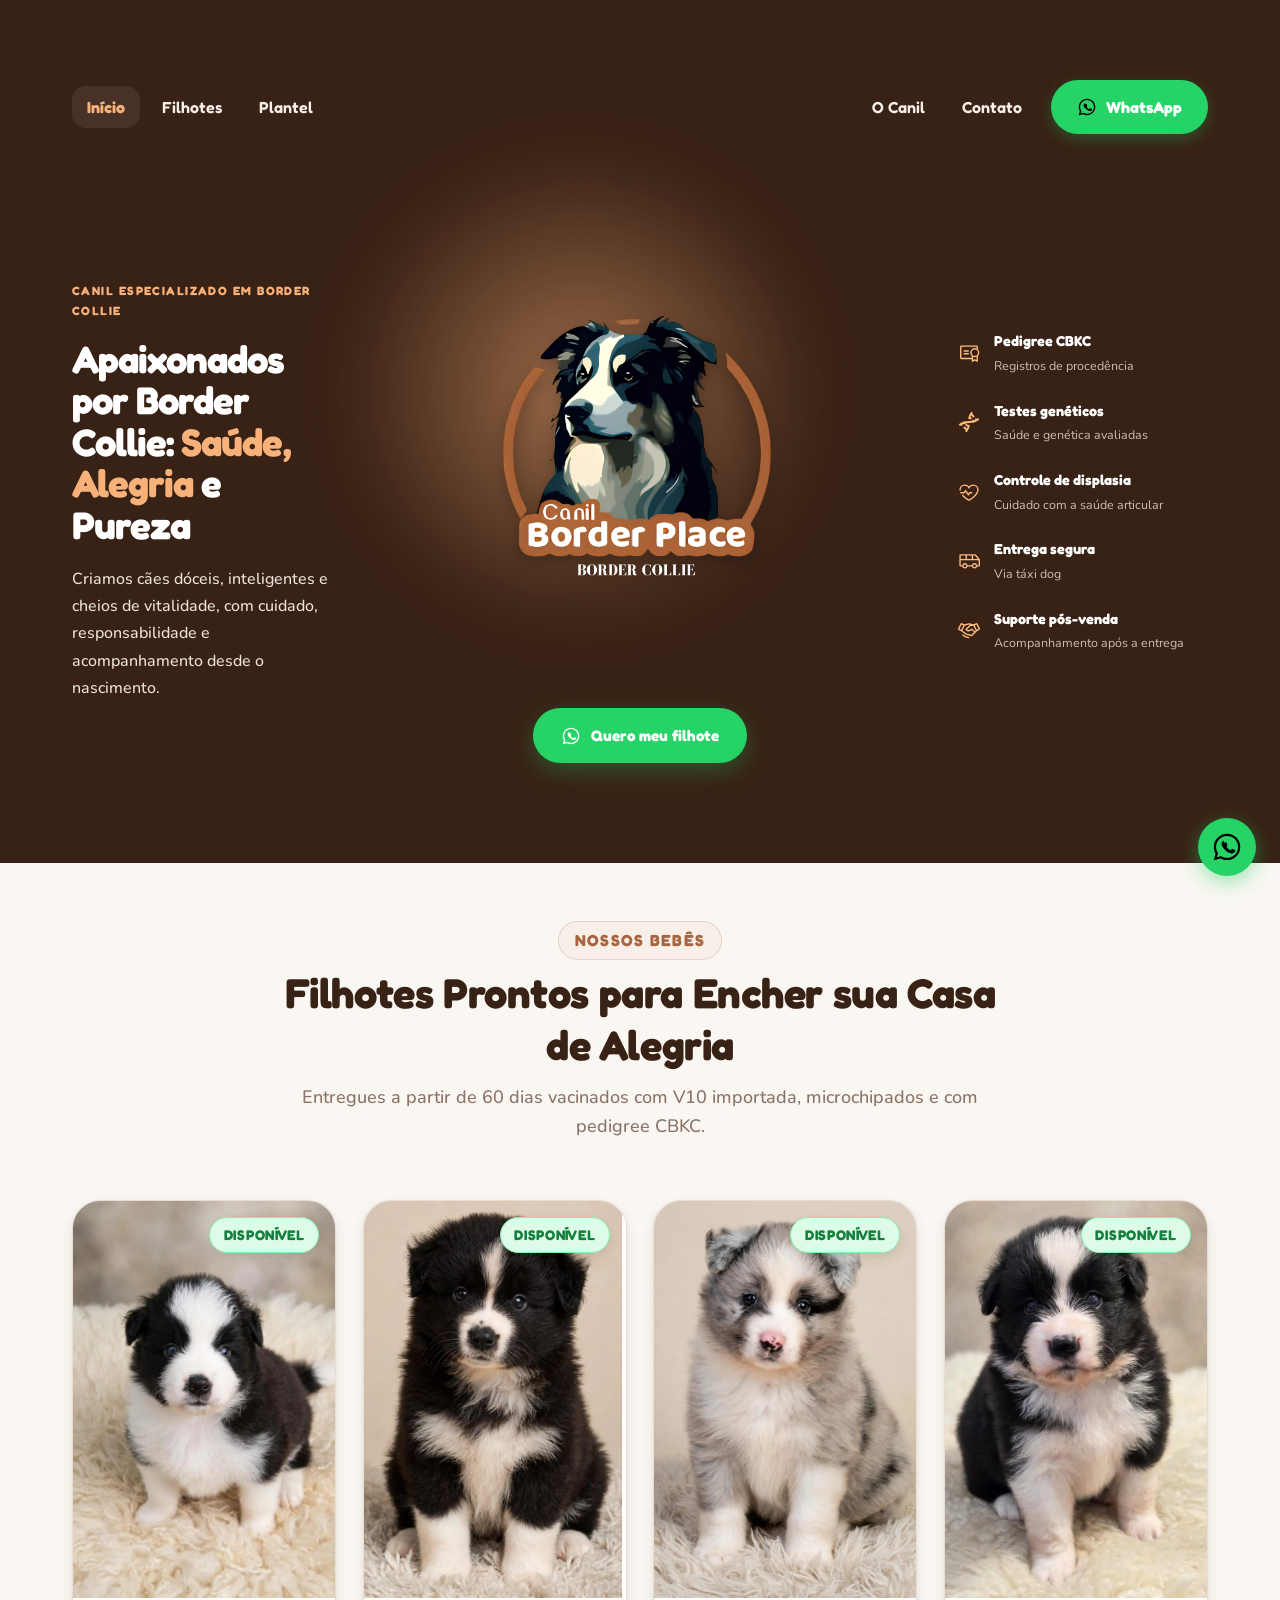
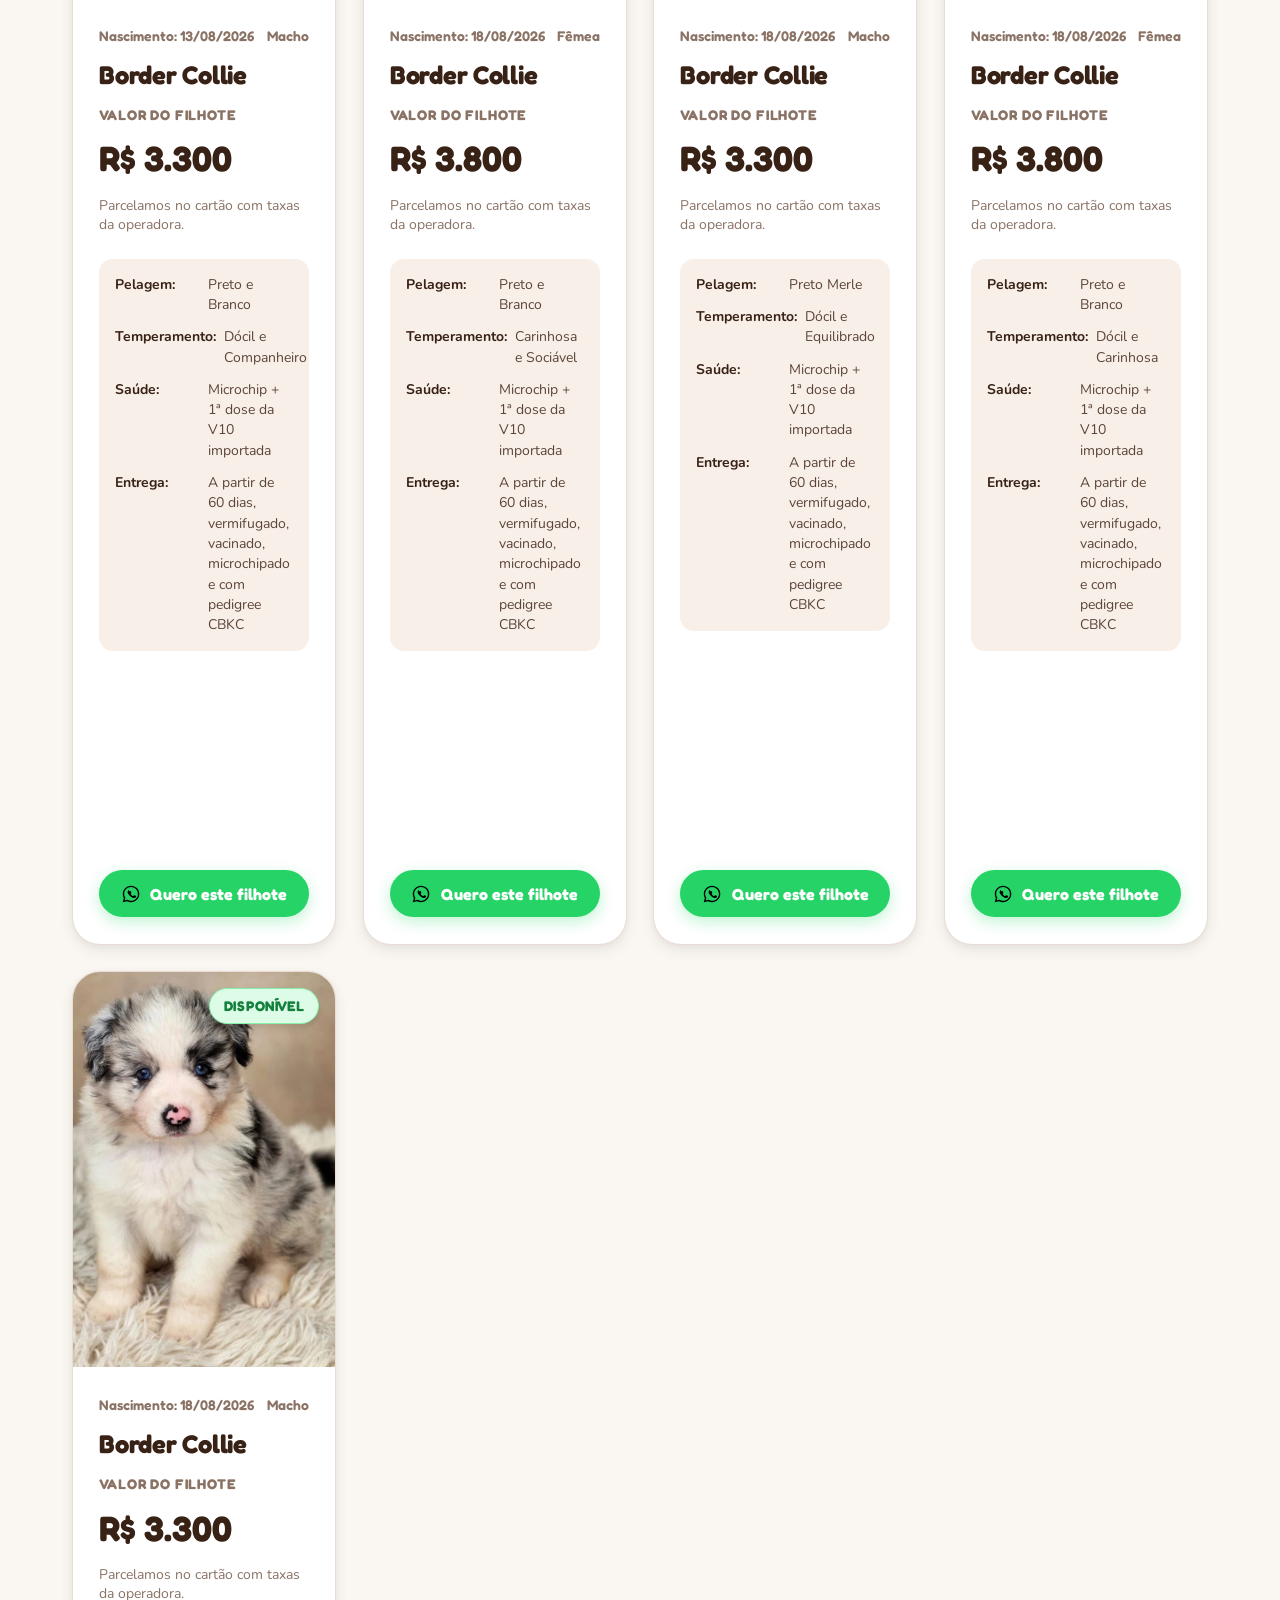
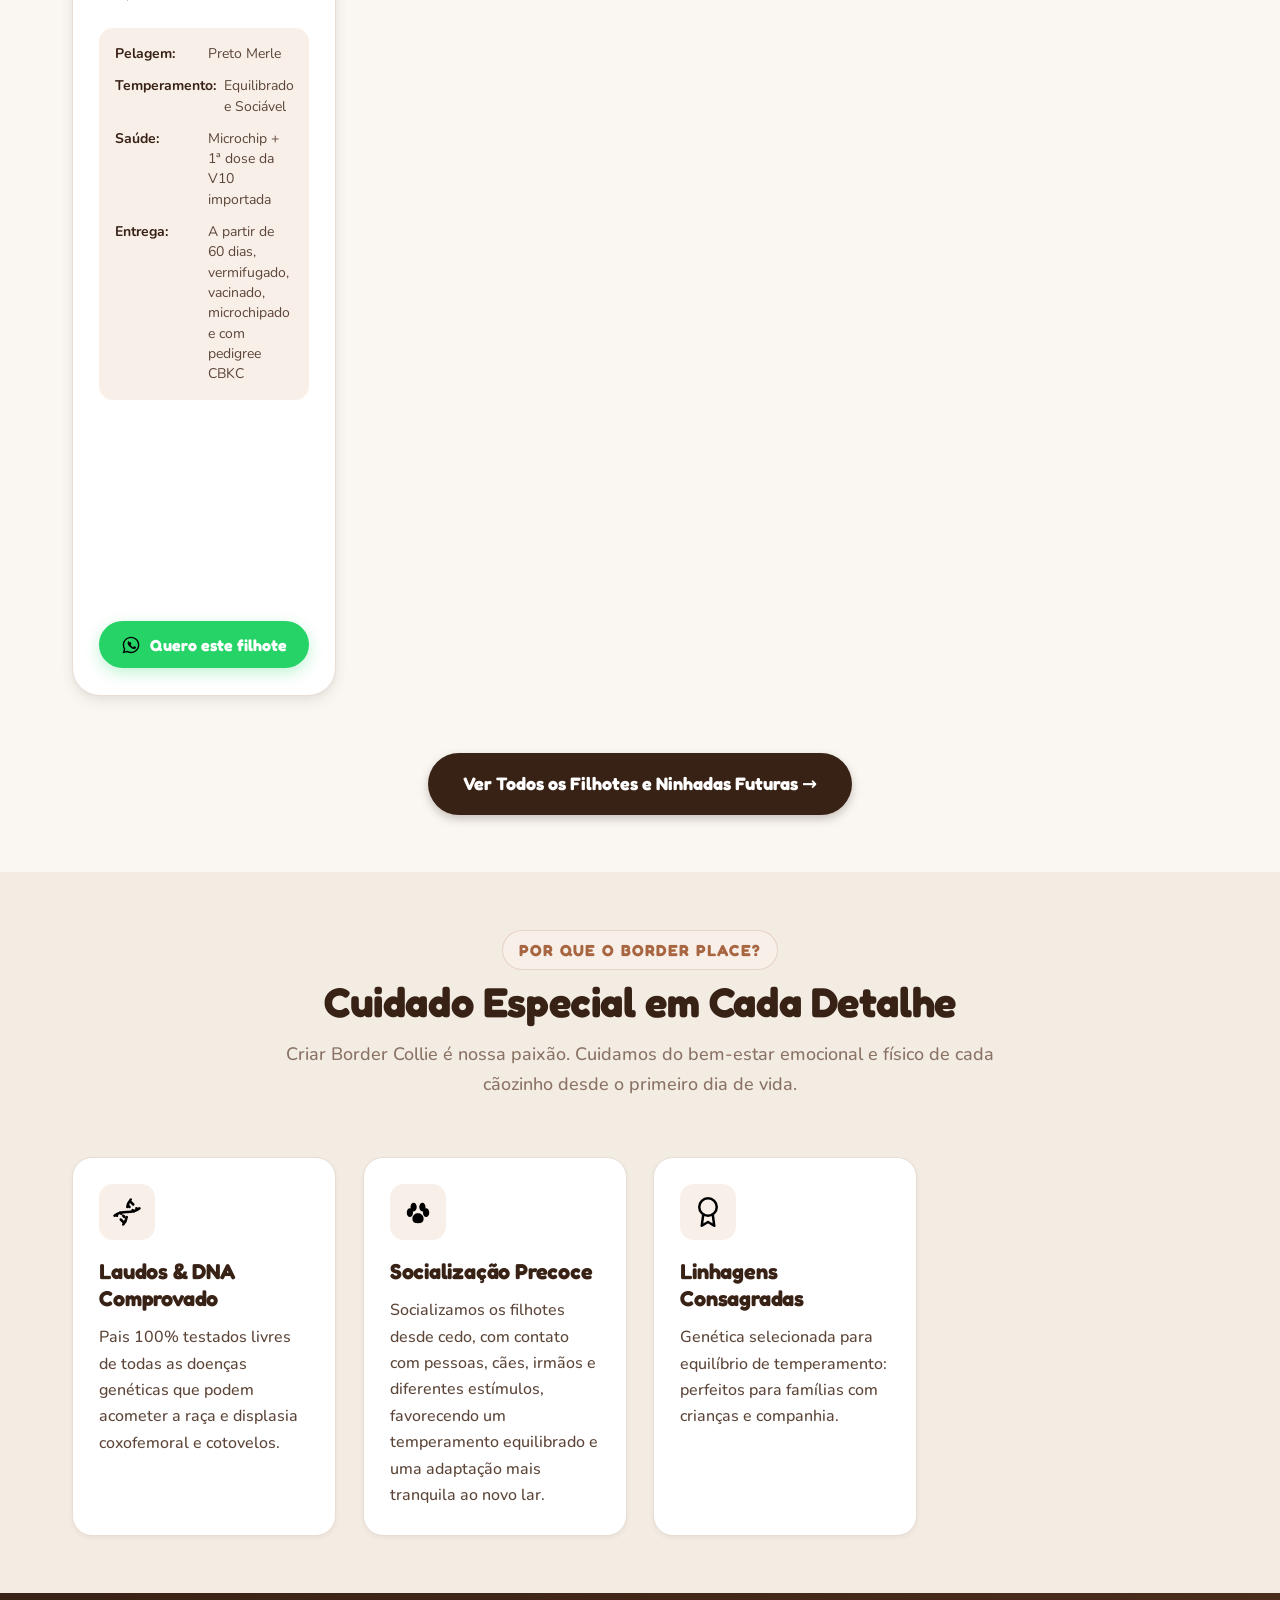
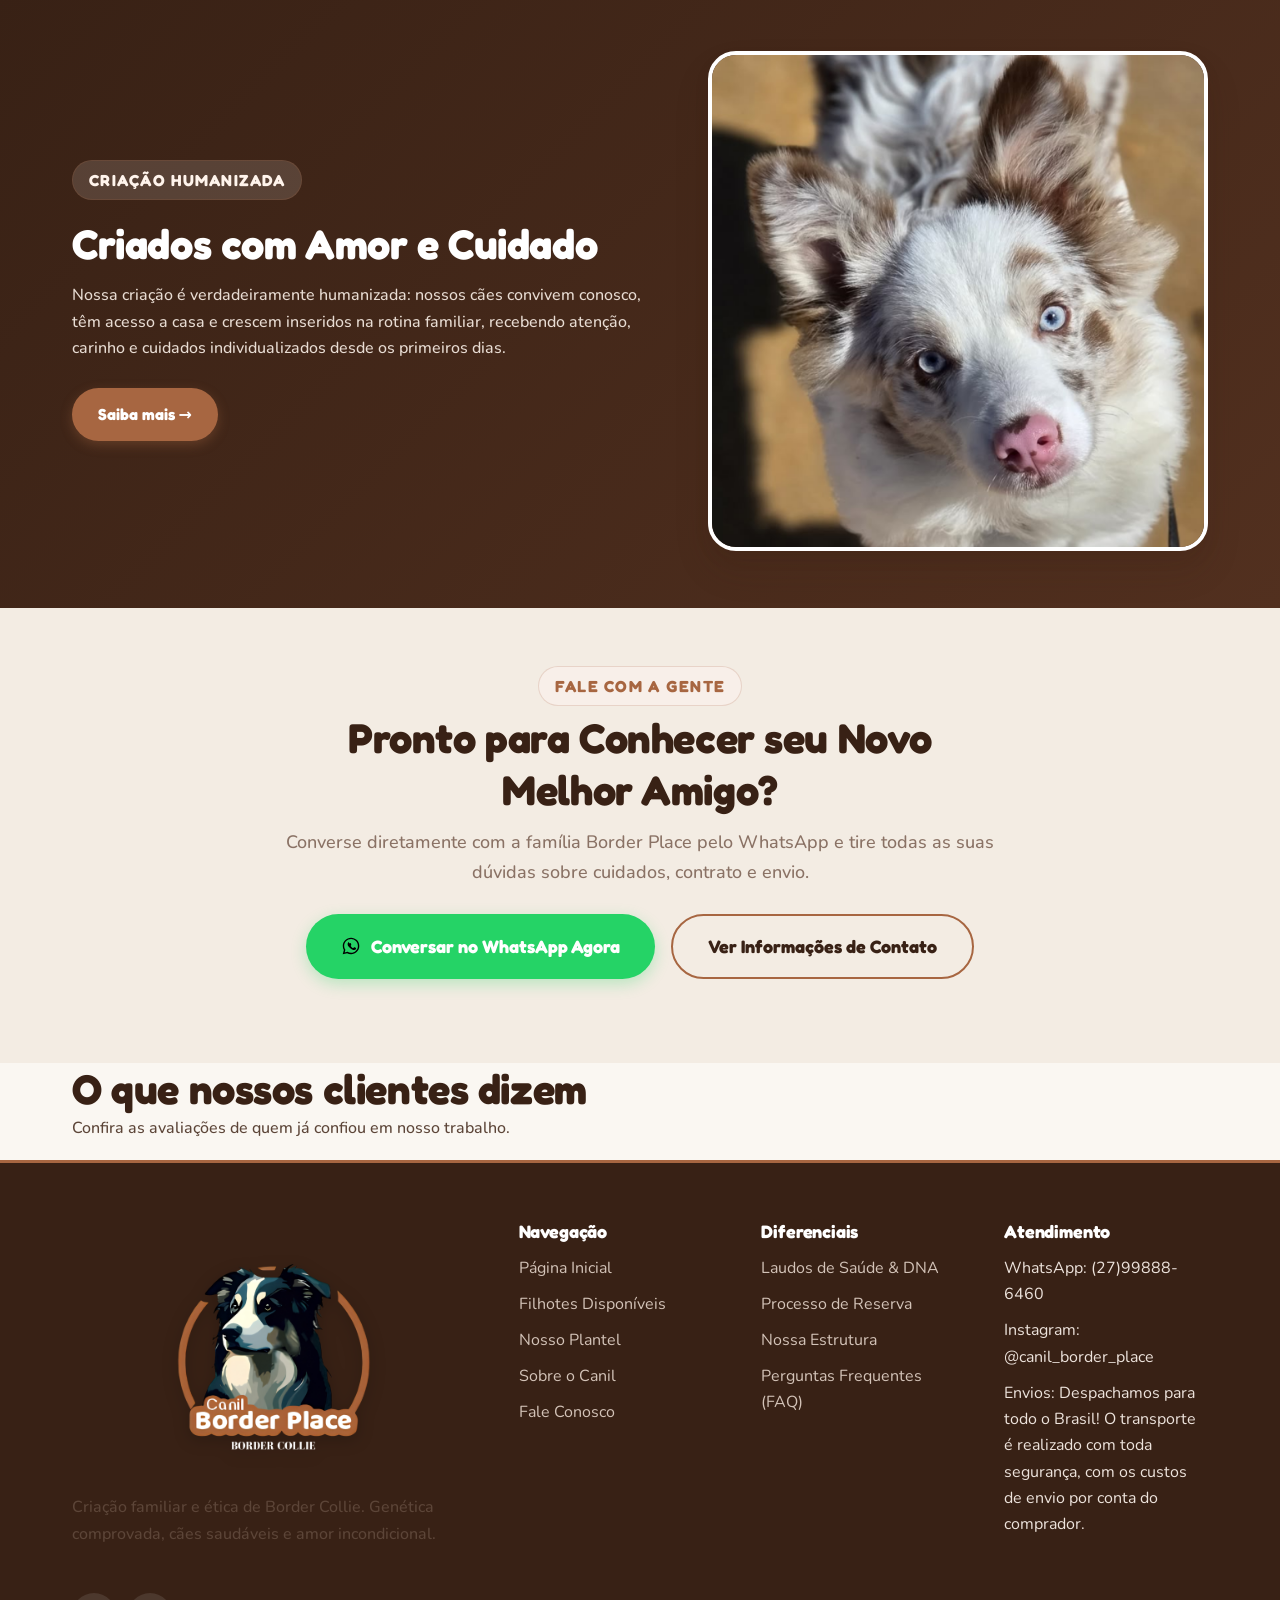
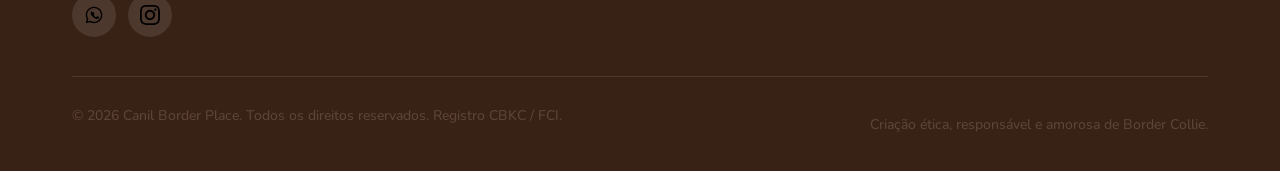
==== commit 2638e3e9: "atualização foto" ====
--- a/index.html
+++ b/index.html
@@ -397,7 +397,7 @@
     <span class="badge badge-success card-badge">Disponível</span>
 
     <img
-      src="./assets/images/femea.png"
+      src="./assets/images/filhote 2.png"
       alt="Filhote Border Collie Preto e Branco"
       width="468"
       height="1024"
@@ -474,7 +474,7 @@
     <span class="badge badge-success card-badge">Disponível</span>
 
     <img
-      src="./assets/images/macho.png"
+      src="./assets/images/filhote 3.png"
       alt="Filhote Border Collie Blue Merle"
       width="468"
       height="1024"
@@ -629,7 +629,7 @@
     <span class="badge badge-success card-badge">Disponível</span>
 
     <img
-      src="./assets/images/preto merle.png"
+      src="./assets/images/filhote 5.png"
       alt="Filhote Border Collie Preto Merle"
       width="468"
       height="1024"
--- a/css/style.css
+++ b/css/style.css
@@ -2349,4 +2349,32 @@
   .cards-grid {
     grid-template-columns: repeat(4, 1fr);
   }
+}
+/* BOTÃO VER TODOS OS FILHOTES - MOBILE */
+@media (max-width: 768px) {
+
+  .btn.btn-secondary.btn-lg {
+    width: calc(100vw - 32px);
+    max-width: 100%;
+    padding: 0.95rem 1rem;
+    font-size: 0.88rem;
+    line-height: 1.35;
+    white-space: normal;
+    text-align: center;
+  }
+
+}
+/* FOTOS DOS FILHOTES - MOSTRAR INTEIRO SEM BARRAS LATERAIS */
+
+.card-media {
+  aspect-ratio: 468 / 1024;
+  overflow: hidden;
+  background: transparent;
+}
+
+.card-media img {
+  width: 100%;
+  height: 100%;
+  object-fit: cover;
+  object-position: center;
 }
